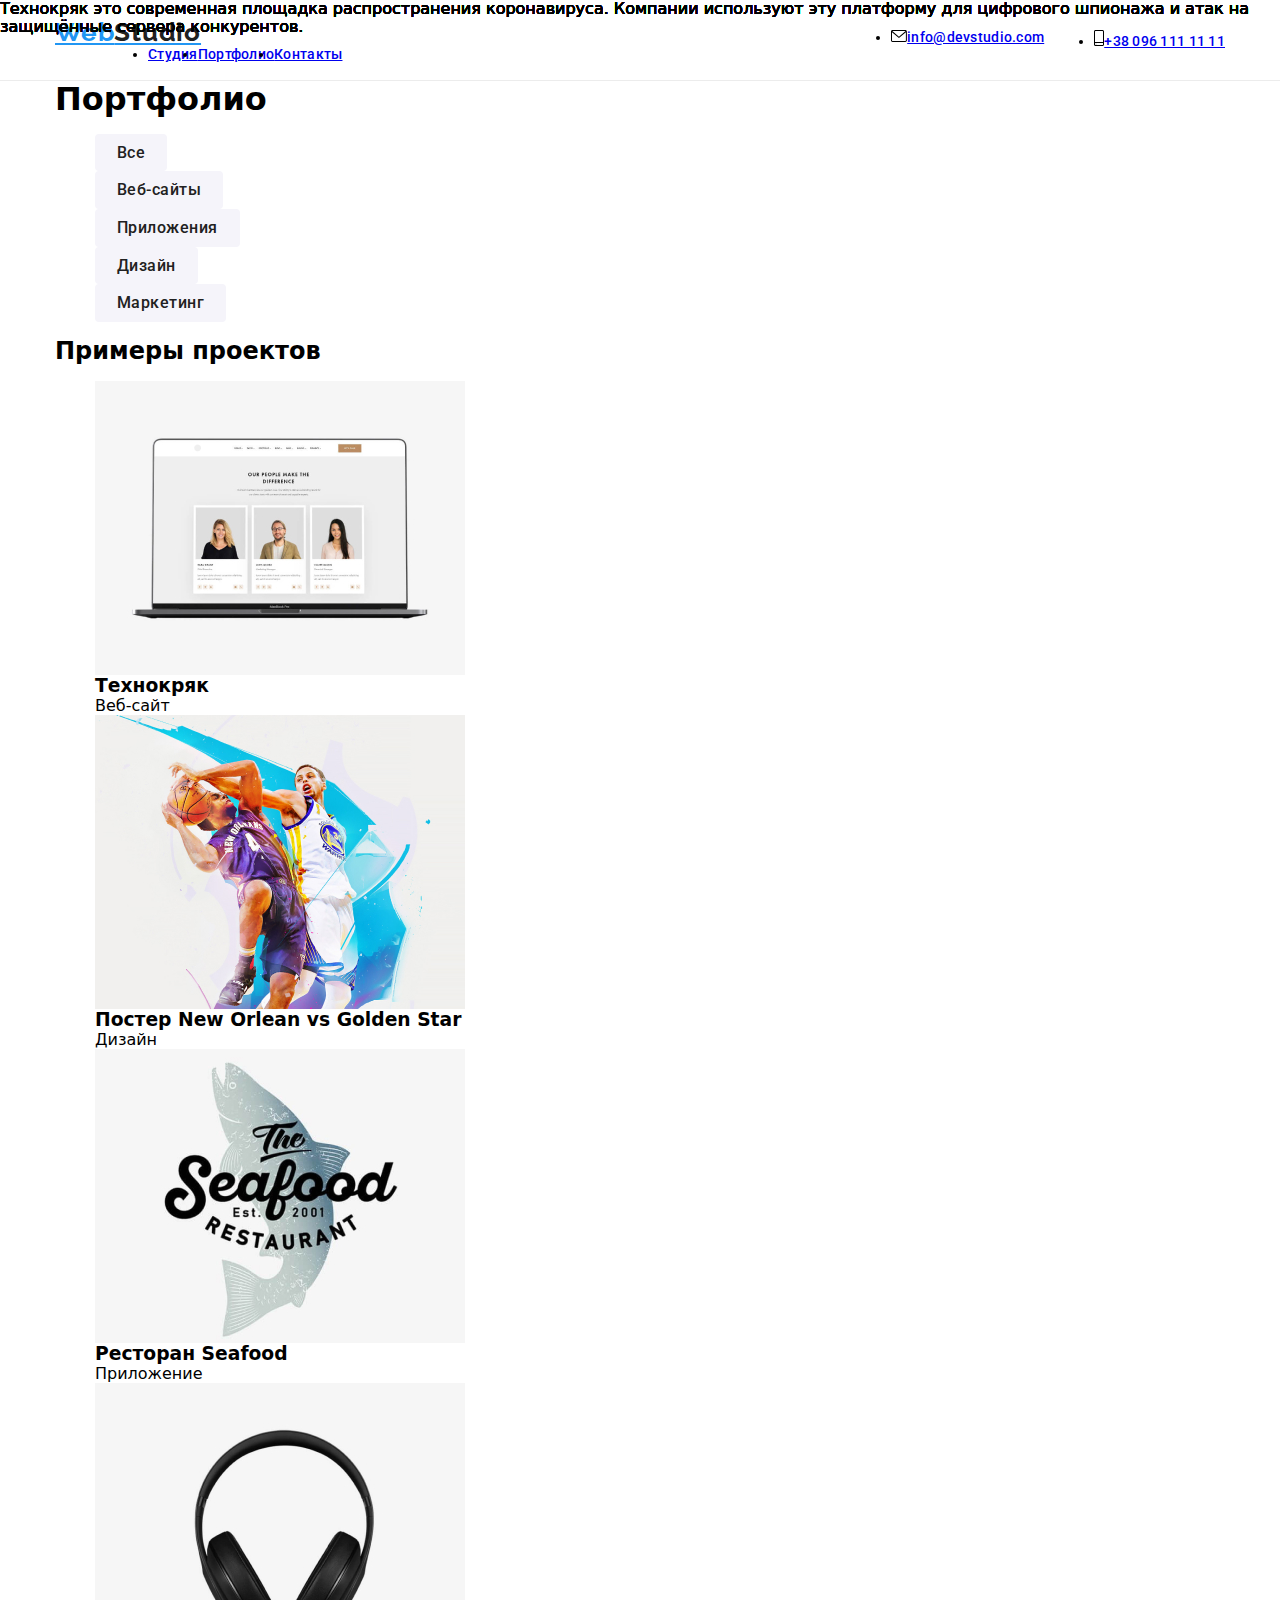
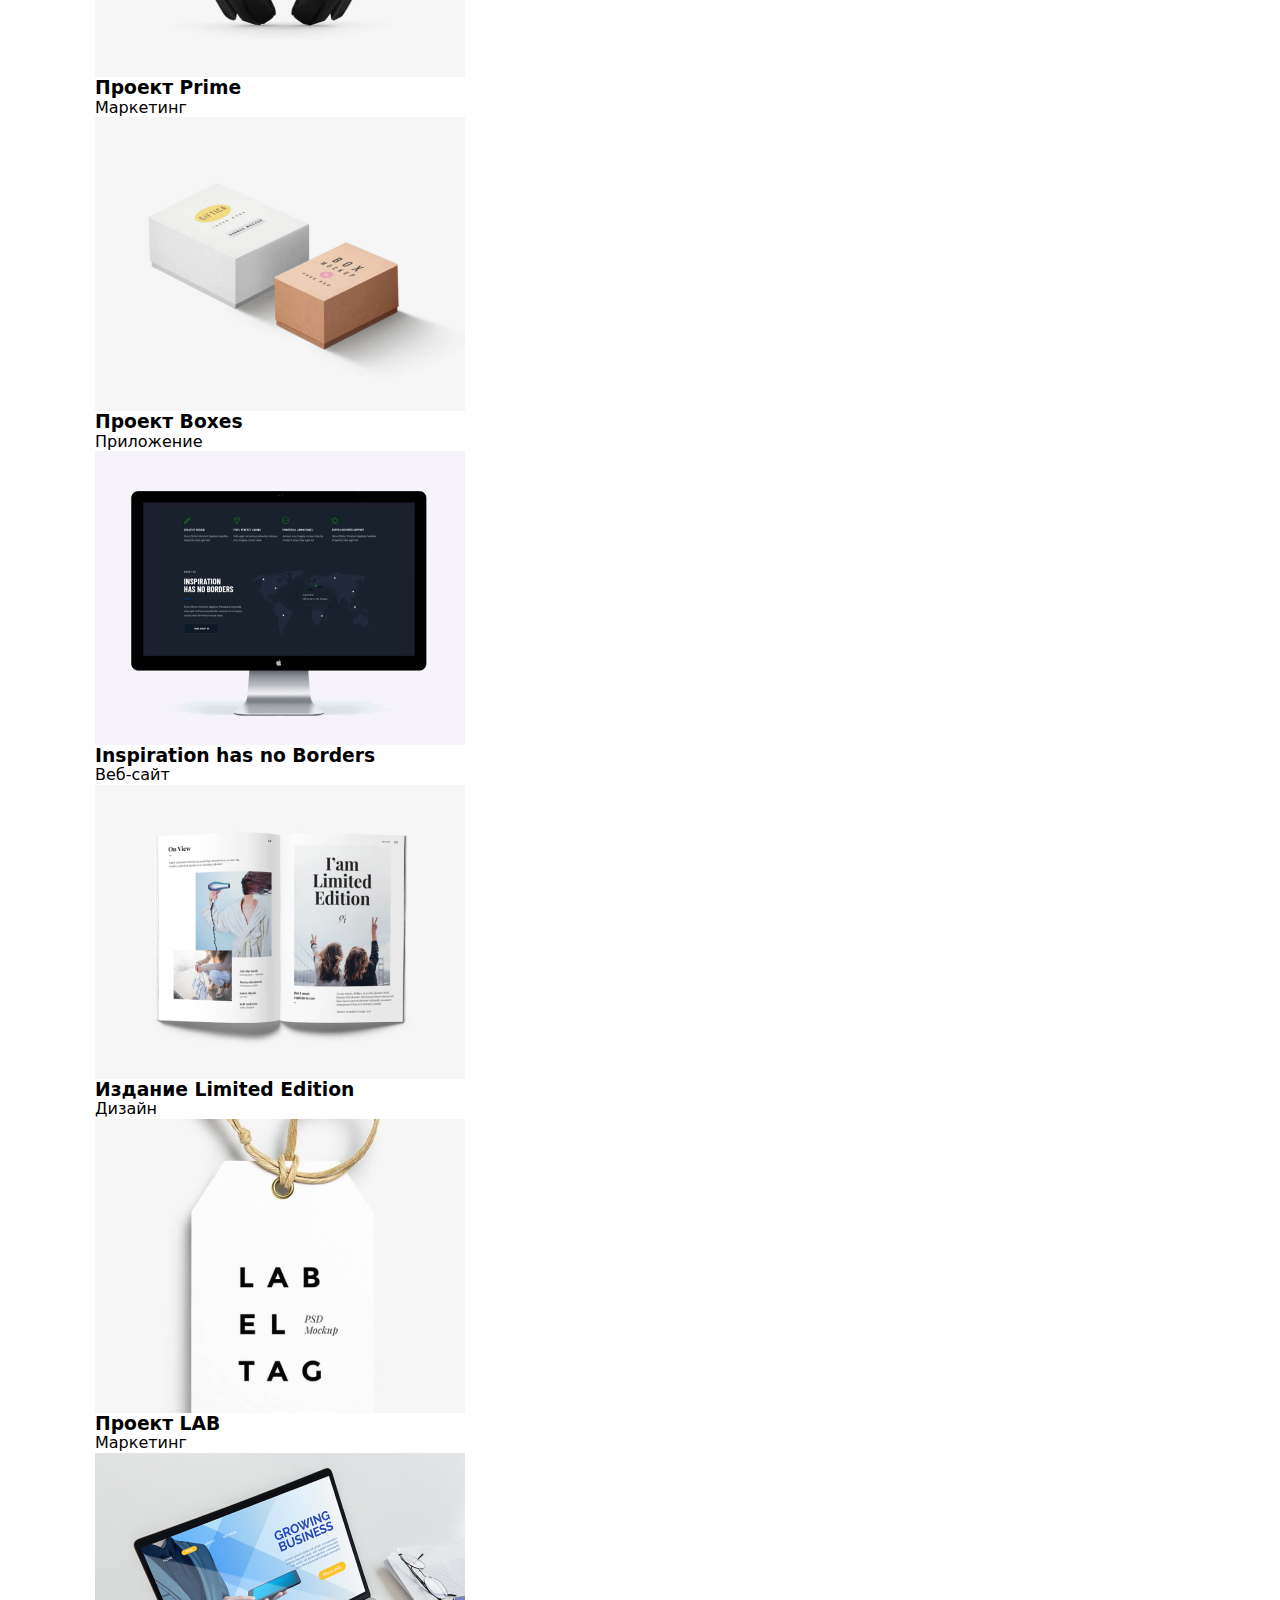
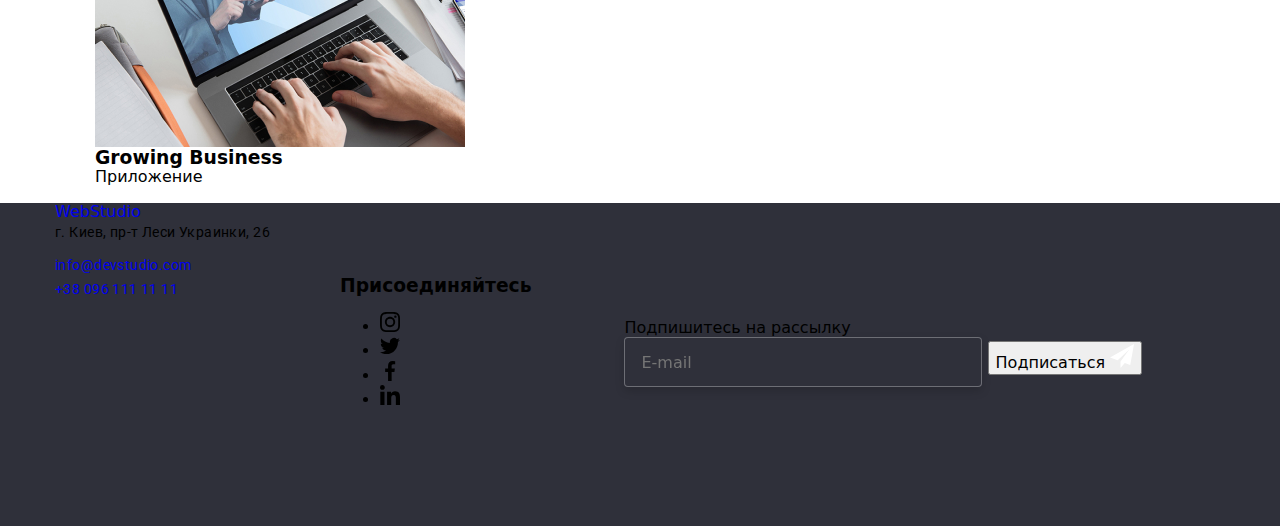
==== portfolio.html @ 45e67465 "Створив найменування згідно з ВЕМ" ====
<!DOCTYPE html>
<html lang="ru">
<head>
    <meta charset="UTF-8">
    <meta name="viewport" content="width=device-width, initial-scale=1.0">
    <title>Портфолио</title>
    <link rel="preconnect" href="https://fonts.gstatic.com">
<link href="https://fonts.googleapis.com/css2?family=Raleway:wght@400;700&family=Roboto:wght@400;500;700;900&display=swap" rel="stylesheet">
    <link
    rel="stylesheet"
    href="https://cdnjs.cloudflare.com/ajax/libs/modern-normalize/1.0.0/modern-normalize.min.css"
    />
    <link rel="stylesheet" href="css/style.css">
    <!-- <link rel="stylesheet" href="css/common.css">
    <link rel="stylesheet" href="css/mainpage.css">
    <link rel="stylesheet" href="css/portfolio.css"> -->
</head>
<body>
    <header class="header">
        <div class="container">
            <nav class="nav">
                <a href="index.html" class="logo logo-blue -link">Web<span class="logo-web">Studio</span></a>
                <ul class="site-nav">
                    <li class="site-nav__item"><a class="site-nav__link current" href="index.html">Студия</a></li>
                    <li class="site-nav__item"><a class="site-nav__link" href="portfolio.html">Портфолио</a></li>
                    <li class="site-nav__item"><a class="site-nav__link" href="contact">Контакты</a></li>
                </ul>
            </nav>
            <div>
                <ul class="contact">
                    <li class="contact__link">
                        <a class="contact__item" href="mailto:info@devstudio.com">
                            <svg class="contact__icon" width="16" height="12"><use href="./img/icons.svg#icon-envelope-1"></use></svg>info@devstudio.com</a></li>
                    <li class="contact__link">
                        <a class="contact__item" href="tel:+380961111111">
                            <svg class="contact__icon" width="10" height="16"><use href="./img/icons.svg#icon-smartphone-2"></use></svg>+38 096 111 11 11</a></li>
                </ul>
            </div>
        </div>
    </header>
    <main class="main">
    <div class="container">
    <section class="portfolio"> 
        <h1 class="portfolio__title">Портфолио</h1>
        <ul class="filter link">
            <li class="filter__item">
                <button class="button" type="button">Все</button>
            </li>
            <li class="filter__item">
                <button class="button" type="button">Веб-сайты</button>
            </li>
            <li class="filter__item">
                <button class="button" type="button">Приложения</button>
            </li>
            <li class="filter__item">
                <button class="button" type="button">Дизайн</button>
            </li>
            <li class="filter__item">
                <button class="button" type="button">Маркетинг</button>
            </li> 
        </ul>
        <h2 class="project__title">Примеры проектов</h2>
        <ul class="project__list link">
            <li class="project__item">
                <div class="project__thumb">
                    <img class="project__img" src="img/portfolio-1.jpg" alt="Веб-сайт" width="370">
                    <div class="project-hover">
                            <p class="project-hover__text">Технокряк это современная площадка распространения коронавируса. Компании используют эту платформу для цифрового шпионажа и атак на защищённые сервера конкурентов.
                            </p>
                    </div>
                    <div class="project__content">
                        <h3 class="project__name">Технокряк</h3>
                        <p class="project__text">Веб-сайт</p>
                    </div>
                </div>
            </li>
            <li class="project__item">
                <div class="project__thumb">
                    <img class="project__img" src="img/portfolio-2.jpg" alt="Постер" width="370">
                    <div class="project-hover">
                        <p class="project-hover__text">Технокряк это современная площадка распространения коронавируса. Компании используют эту платформу для цифрового шпионажа и атак на защищённые сервера конкурентов.
                        </p>
                </div>
                    <div class="project__content">
                        <h3 class="project__name">Постер New Orlean vs Golden Star</h3>
                        <p class="project__text">Дизайн</p>
                    </div>
                </div>
            </li>
            <li class="project__item">
                <div class="project__thumb">
                    <img class="project__img" src="img/portfolio-3.jpg" alt="Ресторан" width="370">
                    <div class="project-hover">
                        <p class="project-hover__text">Технокряк это современная площадка распространения коронавируса. Компании используют эту платформу для цифрового шпионажа и атак на защищённые сервера конкурентов.
                        </p>
                    </div>
                    <div class="project__content">
                        <h3 class="project__name">Ресторан Seafood</h3>
                        <p class="project__text">Приложение</p>
                    </div>
                </div>
            </li>
            <li class="project__item">
                <div class="project__thumb">
                    <img class="project__img" src="img/portfolio-4.jpg" alt="Проект" width="370">
                    <div class="project-hover">
                        <p class="project-hover__text">Технокряк это современная площадка распространения коронавируса. Компании используют эту платформу для цифрового шпионажа и атак на защищённые сервера конкурентов.
                        </p>
                    </div>
                    <div class="project__content">
                        <h3 class="project__name">Проект Prime</h3>
                        <p class="project__text">Маркетинг</p>
                    </div>
                </div>
            </li>
            <li class="project__item">
                <div class="project__thumb">
                <img class="project__img" src="img/portfolio-5.jpg" alt="Проект" width="370">
                    <div class="project-hover">
                        <p class="project-hover__text">Технокряк это современная площадка распространения коронавируса. Компании используют эту платформу для цифрового шпионажа и атак на защищённые сервера конкурентов.
                        </p>
                    </div>
                    <div class="project__content">
                        <h3 class="project__name">Проект Boxes</h3>
                        <p class="project__text">Приложение</p>
                    </div>
                </div>
            </li>
            <li class="project__item">
                <div class="project__thumb">
                <img class="project__img" src="img/portfolio-6.jpg" alt="Веб-сайт" width="370">
                    <div class="project-hover">
                        <p class="project-hover__text">Технокряк это современная площадка распространения коронавируса. Компании используют эту платформу для цифрового шпионажа и атак на защищённые сервера конкурентов.
                        </p>
                    </div>
                    <div class="project__content">
                        <h3 class="project__name">Inspiration has no Borders</h3>
                        <p class="project__text">Веб-сайт</p>
                    </div>
                </div>
            </li>
            <li class="project__item">
                <div class="project__thumb">
                <img class="project__img" src="img/portfolio-7.jpg" alt="Издание" width="370">
                    <div class="project-hover">
                        <p class="project-hover__text">Технокряк это современная площадка распространения коронавируса. Компании используют эту платформу для цифрового шпионажа и атак на защищённые сервера конкурентов.
                        </p>
                    </div>
                    <div class="project__content">
                        <h3 class="project__name">Издание Limited Edition</h3>
                        <p class="project__text">Дизайн</p>
                    </div>
                </div>
            </li>
            <li class="project__item">
                <div class="project__thumb">
                <img class="project__img" src="img/portfolio-8.jpg" alt="Проект" width="370">
                    <div class="project-hover">
                        <p class="project-hover__text">Технокряк это современная площадка распространения коронавируса. Компании используют эту платформу для цифрового шпионажа и атак на защищённые сервера конкурентов.
                        </p>
                    </div>
                    <div class="project__content">
                        <h3 class="project__name">Проект LAB</h3>
                        <p class="project__text">Маркетинг</p>
                    </div>
                </div>
            </li>
            <li class="project__item">
                <div class="project__thumb">
                <img class="project__img" src="img/portfolio-9.jpg" alt="Приложение" width="370">
                    <div class="project-hover">
                        <p class="project-hover__text">Технокряк это современная площадка распространения коронавируса. Компании используют эту платформу для цифрового шпионажа и атак на защищённые сервера конкурентов.
                        </p>
                    </div>
                    <div class="project__content">
                        <h3 class="project__name">Growing Business</h3>
                        <p class="project__text">Приложение</p>
                    </div>
                </div>
            </li>
        </ul>
    </section>
    </div>
    </main>
    <footer class="footer">
        <div class="container">
            <div class="all-footer">
                <div class="thumb">
                    <div class="logo-footer">
                        <a class="logo-footer__logo link" href="index.html">Web<span class="logo-footer__logo">Studio</span></a>
                    </div>
                    <address class="address">
                        <p class="address__text">г. Киев, пр-т Леси Украинки, 26</p>
                        <a class="address__item link" href="mailto:info@devstudio.com">info@devstudio.com</a>
                        <a class="address__item link" href="tel:+380961111111">+38 096 111 11 11</a>
                    </address>
                </div>
                <div class="footer-social">
                    <h3 class="footer-social__title">Присоединяйтесь</h3>
                    <ul class="footer-social__list">
                        <li class="footer-social__item">
                            <a class="footer-social__link" href="https://instagram.com/">
                                <svg class="footer-social__img" width="20" height="20">
                                    <use href="./img/icons.svg#icon-instagram-1"></use>
                                </svg>
                            </a>
                        </li>
                        <li class="footer-social__item">
                            <a class="footer-social__link" href="https://twitter.com/">
                                <svg class="footer-social__img" width="20" height="20">
                                    <use href="./img/icons.svg#icon-twitter-1"></use>
                                </svg>
                            </a>
                        </li>
                        <li class="footer-social__item">
                            <a class="footer-social__link" href="https://facebook.com/">
                                <svg class="footer-social__img" width="20" height="20">
                                    <use href="./img/icons.svg#icon-facebook-1"></use>
                                </svg>
                            </a>
                        </li>
                        <li class="footer-social__item">
                            <a class="footer-social__link" href="https://linkedin.com/">
                                <svg class="footer-social__img" width="20" height="20">
                                    <use href="./img/icons.svg#icon-linkedin-1"></use>
                                </svg>
                            </a>
                        </li>
                    </ul>
                </div>
                <div class="newsletter">
                    <form class="newsletter__form">
                        <label class="newsletter__title" for="mail">
                            Подпишитесь на рассылку
                        </label>
                        <div class="newsletter__items">
                            <input
                                class="newsletter-input" 
                                type="mail"
                                name="mail"
                                id="mail"
                                placeholder="E-mail">
                            <button class="newsletter__button" type="submit">Подписаться
                                <svg class="newsletter__img" width="24" height="24">
                                    <use href="./img/icons.svg#icon-send-1"></use>
                                </svg>   
                            </button>
                        </div>
                    </form>
                </div> 
            </div>
        </div>
    </footer>
</body>
</html>
---- css/style.css ----
:root {
    --second-text: rgba(255, 255, 255, 1);
    --main-text: rgba(33, 33, 33, 1);
    --hover-text: rgba(33, 150, 243, 1);
    --link-text: rgba(117, 117, 117, 1);
    --address-text-op60: rgba(255, 255, 255, 0.6);
    --section: rgba(47, 48, 58, 1);
    --section-team: rgba(245, 244, 250, 1);
    --social-networks: rgba(175, 177, 184, 1);
}

html,
body {
    max-width: 1600px;
    margin: auto;
}

h1,
h2,
h3,
p {
    margin: 0;
}

img {
    display: block;
    max-width: 100%;
}

/* for all */

.link {
    list-style: none;
    text-decoration: none;
}

.container {
    width: 1200px;
    padding: 0 15px;
}


.header {
    background-color: var(--second-text);
    border-bottom: 1px solid rgba(236, 236, 236, 1);
}

.header .container {
    min-height: 80px;
    display: flex;
    justify-content: space-between;
    align-items: center;
}

/* logo */

.logo {
    font-family: Raleway, sans-serif;
    font-style: normal;
    font-weight: bold;
    font-size: 26px;
    line-height: 1.19;
    letter-spacing: 0.03em;
    color: var(--hover-text);
}

.logo-web {
    color: var(--main-text);
}

/* site-nav */

.site-nav {
    font-family: Roboto, sans-serif;
    font-style: normal;
    font-weight: 500;
    font-size: 14px;
    line-height: 1.14;
    letter-spacing: 0.02em;
    margin: 0px;
    margin-left: 93px;
    padding: 0px;
    display: flex;
}

.link .item.current {
    color: var(--hover-text);
    position: relative;
}

.item.current::after {
    position: absolute;
    display: block;
    content: " ";
    left: 0;
    bottom: -1px;
    width: 100%;
    height: 4px;
    background-color: var(--hover-text);
    border-radius: 2px;
    opacity: 0;
}

.item.current::after {
    opacity: 1;
    transition: opacity 250ms cubic-bezier(0.4, 0, 0.2, 1);
}

.site-nav .link .item:first-child {
    margin-left: 0px;
}

.site-nav .link .item {
    display: block;
    text-decoration: none;
    padding: 32px 0px 32px 0px;
    margin: 0px 50px 0px 50px;
    color: var(--main-text)
}

.site-nav .link:last-child {
    margin-right: 181px;
}

.site-nav .link .item:hover,
.site-nav .link .item:focus {
    color: var(--hover-text);
    transition: color 250ms cubic-bezier(0.4, 0, 0.2, 1);
}

/* nav-contacts */

.contact {
    font-family: Roboto, sans-serif;
    font-style: normal;
    font-weight: 500;
    font-size: 14px;
    line-height: 1.14;
    letter-spacing: 0.02em;
    margin: 0px;
    padding: 0px;
    display: flex;    
}

.contact li:first-child {
    padding-right: 50px;
}

.contact .link .item {
    list-style: none;
    text-decoration: none;
    color: var(--link-text);
}

.contact .link .item:hover,
.contact .link .item:focus {
    color: var(--hover-text);
    transition: color 250ms cubic-bezier(0.4, 0, 0.2, 1);
}

.contact .link .contacts-icon {
    display: inline-block;
    margin-right: 10px;
    vertical-align: middle;
    fill: rgba(117, 117, 117, 1);
}

.contact .link .item:hover .contacts-icon {
    fill: var(--hover-text);
    transition: fill 250ms cubic-bezier(0.4, 0, 0.2, 1);
}

/* MAIN! */
/* hero */

.container {
    width: 1200px;
    padding: 0 15px;
    margin: 0 auto;
}

.hero {
    background-color: var(--section);
    background-image: linear-gradient(rgba(47, 48, 58, 0.4), rgba(47, 48, 58, 0.4)), url(../img/hero-img.jpg);
    max-width: 1600px;
}

.hero-title {
    font-family: Roboto, sans-serif;
    font-style: normal;
    font-weight: 900;
    font-size: 44px;
    line-height: 1.36;
    text-align: center;
    letter-spacing: 0.06em;
    text-transform: uppercase;
    color: var(--second-text);
    display: inline-block;
    padding-top: 200px;
    padding-bottom: 30px;
    padding-left: 272px;
    padding-right: 272px;
}

.hero-main.container {
    display: block;
    padding-bottom: 200px;
}

.hero-main .button {
    font-family: Roboto, sans-serif;
    font-style: normal;
    font-weight: bold;
    font-size: 16px;
    line-height: 1.87;
    align-items: center;
    text-align: center;
    letter-spacing: 0.06em;
}

.hero-main .button.link {
    display: block;
    white-space: nowrap;
    margin-left: auto;
    margin-right: auto;
    background-color: var(--hover-text);
    color: var(--second-text);
    padding: 10px 32px 10px 32px;
    max-width: 200px;
    box-shadow: 0px 4px 4px rgba(0, 0, 0, 0.15);
    border-radius: 4px;
}

/* features */

.features-title {
    display: none;
}

.features-icons {
    display: flex;
}

.features-icon {
    margin-bottom: 30px;
    width: 270px;
    height: 120px;
    display: flex;
    align-items: center;
    justify-content: center;
    background-color: rgba(245, 244, 250, 1);
}

.features-items {
    font-family: Roboto, sans-serif;
    font-style: normal;
    font-weight: bold;
    font-size: 14px;
    line-height: 16px;
    letter-spacing: 0.03em;
    text-transform: uppercase;
    color: var(--main-text);
    width: 270px;
}

.features-items .features-text {
    font-family: Roboto, sans-serif;
    font-style: normal;
    font-weight: normal;
    font-size: 14px;
    line-height: 1.71;
    letter-spacing: 0.03em;
    text-transform: none;
    color: var(--link-text);
    display: inline ;
}

.features-list.link {
    margin: 0px;
    padding-top: 94px;
    padding-bottom: 94px;
    padding-left: 0px;
    display: flex;
}

.features-items:nth-last-child(n+1) {
    margin-left: 30px;
}

.features-items:first-child {
    margin-left: 0px;
}

.features-item {
    padding-bottom: 10px;
}

/* doing */

.doing-title {
    font-family: Roboto, sans-serif;
    font-style: normal;
    font-weight: bold;
    font-size: 36px;
    line-height: 1.2;
    text-align: center;
    letter-spacing: 0.03em;
    color: var(--main-text);
    padding-bottom: 50px;
}

.doing-list.link {
    margin-top: 0px;
    margin-bottom: 0px;
    padding-bottom: 94px;
    padding-left: 0px;
    display: flex;
    justify-content: space-between;
}

.doing-img:nth-last-child(n+1) {
    margin-left: 30px;
}

.doing-img:first-child {
    margin-left: 0px;
}

.doing-img {
    position: relative;
}

.doing-img > .thumb-text {
    font-family: Roboto, sans-serif;
    font-weight: 700;
    font-size: 14px;
    line-height: 1.2;
    text-align: center;
    letter-spacing: 0.03em;
    text-transform: uppercase;
    color: var(--second-text);
    display: flex;
    justify-content: center;
    align-items: center;
    padding-top: 27px;
    padding-bottom: 27px;
    background-color: rgba(47, 48, 58, 0.8);
    position: absolute;
    right: 0;
    bottom: 0;
    left: 0;
}

/* team */

.team {
    background-color: var(--section-team);
}

.team-title {
    font-family: Roboto, sans-serif;
    font-style: normal;
    font-weight: bold;
    font-size: 36px;
    line-height: 1.2;
    text-align: center;
    letter-spacing: 0.03em;
    color: var(--main-text);
    padding-top: 94px;
    padding-bottom: 50px;
}

.team-name {
    font-family: Roboto, sans-serif;
    font-style: normal;
    font-weight: 500;
    font-size: 16px;
    line-height: 1.9;
    text-align: center;
    letter-spacing: 0.03em;
    color: var(--main-text);
}

.team-text {
    font-family: Roboto, sans-serif;
    font-style: normal;
    font-weight: normal;
    font-size: 16px;
    line-height: 1.9;
    text-align: center;
    letter-spacing: 0.03em;
    color: var(--link-text);
}

.team-list.link {
    margin-top: 0px;
    margin-bottom: 0px;
    padding-left: 0px;
    padding: 0px 0px 94px 0px;
    display: flex;
    flex-direction: row;
}

.card {
    display: flex;
    flex-direction: column;
    box-shadow: 0px 1px 3px rgba(0, 0, 0, 0.12), 0px 1px 1px rgba(0, 0, 0, 0.14), 0px 2px 1px rgba(0, 0, 0, 0.2);
    border-radius: 0px 0px 4px 4px;
}

.team-img {
    display: flex;
    align-items: flex-start;
    padding-bottom: 30px;
}

.team-content,
.team-img {
    background-color: #fff;
}

.card .team-name {
    padding-bottom: 10px;
}

.card .team-text {
    padding-bottom: 16px;
}

.card:nth-last-child(n+1) {
    margin-left: 30px;
}

.card:first-child {
    margin-left: 0px;
}

.team-socials {
    list-style: none;
    display: flex;
    justify-content: center;
    align-items: center;
    padding: 0px;
    padding-bottom: 30px;
}

.team-socials > li:nth-last-child(n+1) {
    margin-right: 10px;
}

.social-link {
    display: flex;
    justify-content: center;
    align-items: center;
    width: 44px;
    height: 44px;
    border-radius: 50%;
    background-color: #fff;
    fill: var(--social-networks);
}

.social-link:hover {
    fill: #fff;
    background-color: var(--hover-text);
    transition: fill 250ms cubic-bezier(0.4, 0, 0.2, 1), background-color 250ms cubic-bezier(0.4, 0, 0.2, 1);
}


/* customers */


.customers-title {
    font-family: Roboto, sans-serif;
    font-style: normal;
    font-weight: bold;
    font-size: 36px;
    line-height: 1.2;
    text-align: center;
    letter-spacing: 0.03em;
    color: var(--main-text);
    padding-top: 94px;
    padding-bottom: 50px;
}

.customers-list.link {
    display: flex;
    margin: 0px;
    padding-left: 0px;
    padding-bottom: 94px;
    justify-content: center;
    align-items: center;
}

.customers-items {
    display: flex;
    align-items: center;
    justify-content: center;
    width: 170px;
    height: 90px;
    border: 1px solid var(--social-networks);
    border-radius: 4px;
    margin-left: 30px;
}

.customers-items:first-child {
    margin-left: 0px;
}

.customers-link {
    display: flex;
    align-items: center;
    justify-content: center;
    width: 100%;
    height: 100%;
    fill: var(--social-networks);
}

.customers-items:hover {
    border: 1px solid var(--hover-text);
    border-radius: 4px;
    transition: border 250ms cubic-bezier(0.4, 0, 0.2, 1);
}

.customers-link:hover {
    fill: var(--hover-text);
    transition: fill 250ms cubic-bezier(0.4, 0, 0.2, 1);
}

/* footer */

.footer {
    background-color: var(--section);
}

.all-footer {
    display: flex;
}

.logo {
    font-family: Raleway, sans-serif;
    font-style: normal;
    font-weight: bold;
    font-size: 26px;
    line-height: 1.19;
    letter-spacing: 0.03em;
    color: var(--hover-text);
}

.logo-footer {
    color: var(--second-text);
}

.all-logo-footer {
    padding-top: 60px;
    padding-bottom: 20px;
}

.address {
    font-family: Roboto, sans-serif;
    font-style: normal;
    font-weight: normal;
    font-size: 14px;
    line-height: 1.7;
    letter-spacing: 0.03em;
    display: flex;
    flex-direction: column;
}

.address > p {
    padding-bottom: 9px;
}

.address .item.link:last-child {
    display: inline;
    margin-top: 9px;
    margin-bottom: 60px;
}

.address-text {
    color: var(--second-text);
}

.address .item {
    color: var(--link-text);
}

.address .item:hover,
.address .item:focus {
    color: var(--hover-text);
    transition: color 250ms cubic-bezier(0.4, 0, 0.2, 1);
}

.footer-social {
    justify-content: center;
    align-items: center;
    margin-top: 72px;
    margin-bottom: 100px;
    margin-left: 70px;
}

.social-title {
    font-family: Roboto, sans-serif;
    font-style: normal;
    font-weight: bold;
    font-size: 14px;
    line-height: 1.14;
    letter-spacing: 0.03em;
    text-transform: uppercase;
    color: var(--second-text);
    padding-bottom: 20px;
}

.footer-socials {
    list-style: none;
    display: flex;
    margin: 0px;
    padding-bottom: 0px;
    justify-content: center;
    align-items: center;
    padding: 0px;
}

.footer-socials > li:nth-last-child(n+1) {
    margin-right: 10px;
}

.social-link-footer {
    display: flex;
    justify-content: center;
    align-items: center;
    width: 44px;
    height: 44px;
    border-radius: 50%;
    background-color: rgba(255, 255, 255, 0.1);
    fill: var(--second-text);
}

.social-link-footer:hover {
    fill: #fff;
    background-color: var(--hover-text);
    transition: fill 250ms cubic-bezier(0.4, 0, 0.2, 1), background-color 250ms cubic-bezier(0.4, 0, 0.2, 1);
}

/* PORTFOLIO MAIN! */

.container {
    width: 1200px;
    padding: 0 15px;
    margin: 0 auto;
}

.portfolio {
    background-color: var(--second-text);
}

.portfolio-title {
    display: none;
}

.button {
    font-family: Roboto, sans-serif;
    font-style: normal;
    font-weight: 500;
    font-size: 16px;
    line-height: 1.6;
    text-align: center;
    letter-spacing: 0.03em;
    border: none;
    background-color: var(--section-team);
    color: var(--main-text);
    outline: none;
    padding: 6px 22px 6px 22px;
    border-radius: 4px;
    cursor: pointer;
}

.button:hover,
.button:focus {
    background-color: var(--hover-text);
    color: var(--second-text);
    box-shadow: 0px 3px 1px rgba(0, 0, 0, 0.1), 0px 1px 2px rgba(0, 0, 0, 0.08), 0px 2px 2px rgba(0, 0, 0, 0.12);
    border-radius: 4px;
    transition: background-color 250ms cubic-bezier(0.4, 0, 0.2, 1), color 250ms cubic-bezier(0.4, 0, 0.2, 1), box-shadow 250ms cubic-bezier(0.4, 0, 0.2, 1);
}

.portfolio-buttons.link {
    margin: 0px;
    padding-bottom: 50px;
    padding-top: 94px;
    padding-left: 0px;
    display: flex;
    justify-content: center;
}

.buttons.link:nth-last-child(n+1) {
    margin: 0px -8px;
}

.buttons {
    margin-left: 8px;
}

.buttons:first-child {
    margin-left: 0px;
}

/* projects */

.projects {
    display: none;
}

.project-name {
    font-family: Roboto, sans-serif;
    font-style: normal;
    font-weight: bold;
    font-size: 18px;
    line-height: 2;
    letter-spacing: 0.06em;
    color: var(--main-text);
}

.project-text {
    font-family: Roboto, sans-serif;
    font-style: normal;
    font-weight: normal;
    font-size: 16px;
    line-height: 1.9;
    letter-spacing: 0.03em;
    color: var(--link-text);
    margin-top: 4px;
}

.project-list.link {
    margin: 0px;
    padding: 0px;
    display: flex;
    flex-wrap: wrap;
    margin-top: -30px;
    margin-left: -30px;
    padding-bottom: 94px;
}

.project-item {
    flex-basis: calc(100% / 3 - 30px);
    margin-top: 30px;
    margin-left: 30px;
    position: relative;
}

.project-item:hover {
    background: #FFFFFF;
    outline: 1px solid #EEEEEE;
    box-shadow: 0px 1px 1px rgba(0, 0, 0, 0.12), 0px 4px 4px rgba(0, 0, 0, 0.06), 1px 4px 6px rgba(0, 0, 0, 0.16);
    transition: background 250ms cubic-bezier(0.4, 0, 0.2, 1), border 250ms cubic-bezier(0.4, 0, 0.2, 1), box-shadow 250ms cubic-bezier(0.4, 0, 0.2, 1);
}

.card-project-content {
    padding: 20px 24px;
    border-right: 1px solid rgba(238, 238, 238, 1);
    border-bottom: 1px solid rgba(238, 238, 238, 1);
    border-left: 1px solid rgba(238, 238, 238, 1);    
}

.card-project-thumb {
    position: relative;
    cursor: pointer;
}

.project-hover {
    position: absolute;
    top: 0%;
    left: 0%;
    right: 0%;
    overflow: hidden;
    width: 100%;
    height: 294px;
}

.project-hover-description {
    font-family: Roboto, sans-serif;
    font-style: normal;
    font-weight: 400;
    font-size: 18px;
    line-height: 1.55;    
    letter-spacing: 0.03em;
    text-align: left;
    color: var(--second-text);
    display: block;
    content: " ";
    padding: 63px 24px;
    max-width: 100%;
    height: 294px;
    position: absolute;
    opacity: 0;
    background-color: rgba(33, 150, 243, 0.9);
    transform: translateY(100%);
    transition: transform 250ms cubic-bezier(0.4, 0, 0.2, 1);
}

.project-hover:hover .project-hover-description {
    top: 0;
    left: 0;
    opacity: 1;
    background-color: rgba(33, 150, 243, 0.9);
    transform: translateY(0);
}

.card-project-thumb:hover .project-hover-description {
    top: 0;
    left: 0;
    opacity: 1;
    background-color: rgba(33, 150, 243, 0.9);
    transform: translateY(0);
}

.backdrop {
    position: fixed;
    top: 0;
    left: 0;
    width: 100%;
    height: 100%;
    background-color: rgba(0, 0, 0, 0.2);
    transition: opacity 250ms cubic-bezier(0.4, 0, 0.2, 1);
}

.backdrop.is-hidden {
    opacity: 0;
    pointer-events: none;
}

.backdrop.is-hidden .modal {
    transform: translate(-50%, -50%) scale(0.7);
}

.modal {
    min-width: 528px;
    min-height: 581px;
    background-color: var(--second-text);
    position: absolute;
    top: 50%;
    left: 50%;
    transform: translate(-50%, -50%) scale(1);
    border-radius: 4px;
}

.modal-button {
    position: absolute;
    top: 8px;
    right: 8px;
    height: 30px;
    width: 30px;
    border: 1px solid rgba(0, 0, 0, 0.1);
    border-radius: 50%;
    background-color: var(--white-text);
    cursor: pointer;
    outline: none;
    transition: fill 250ms cubic-bezier(0.4, 0, 0.2, 1);
}

.close-button {
    fill: rgba(0, 0, 0, 1);
    position: absolute;
    top: 50%;
    left: 50%;
    transform: translate(-50%, -50%);
}

.modal-button:hover .close-button {
    fill: var(--hover-text);
}

.modal-title {
    font-family: Roboto, sans-serif;
    font-style: normal;
    font-weight: 700;
    font-size: 20px;
    line-height: 1,15;
    text-align: center;
    letter-spacing: 0.03em;
    color: var(--main-text);
    padding-top: 40px;
    padding-bottom: 12px;
}

.modal-forms-all {
    display: flex;
    flex-direction: column;
    padding-left: 40px;
    padding-right: 40px;
}

.form-name {
    display: flex;
    flex-direction: column;
    position: relative;
}

.form-name > label {
    font-family: Roboto, sans-serif;
    font-style: normal;
    font-weight: normal;
    font-size: 12px;
    line-height: 1,2;
    letter-spacing: 0.01em;
    color: var(--link-text);
    padding-bottom: 4px;
}

.form-name > input {
    width: 100%;
    height: 40px;
    padding-left: 42px;
    border: 1px solid rgba(33, 33, 33, 0.2);
    border-radius: 4px;
    outline: none;
}

.form-name > input:focus {
    border: 1px solid var(--hover-text);
    outline: none;
    transition: border 250ms cubic-bezier(0.4, 0, 0.2, 1);

}

.icon-person {
    position: absolute;
    top: 65%;
    left: 15px;
    transform: translateY(-50%);
}

.form-name > input:focus ~ .icon-person {
    fill: var(--hover-text);
    transition: fill 250ms cubic-bezier(0.4, 0, 0.2, 1);
}


.form-tel {
    display: flex;
    flex-direction: column;
    padding-top: 10px;
    position: relative;
}

.form-tel > label {
    font-family: Roboto, sans-serif;
    font-style: normal;
    font-weight: normal;
    font-size: 12px;
    line-height: 1,2;
    letter-spacing: 0.01em;
    color: var(--link-text);
    padding-bottom: 4px;
}

.form-tel > input {
    width: 100%;
    height: 40px;
    padding-left: 42px;
    border: 1px solid rgba(33, 33, 33, 0.2);
    border-radius: 4px;
    outline: none;
}

.form-tel > input:focus {
    border: 1px solid var(--hover-text);
    outline: none;
    transition: border 250ms cubic-bezier(0.4, 0, 0.2, 1);
}

.icon-phone {
    position: absolute;
    top: 70%;
    left: 15px;
    transform: translateY(-50%);
}

.form-tel > input:focus ~ .icon-phone {
    fill: var(--hover-text);
    transition: fill 250ms cubic-bezier(0.4, 0, 0.2, 1);
}

.form-mail {
    display: flex;
    flex-direction: column;
    padding-top: 10px;
    position: relative;
}

.form-mail > label {
    font-family: Roboto, sans-serif;
    font-style: normal;
    font-weight: normal;
    font-size: 12px;
    line-height: 1,2;
    letter-spacing: 0.01em;
    color: var(--link-text);
    padding-bottom: 4px;
}

.form-mail > input {
    width: 100%;
    height: 40px;
    padding-left: 42px;
    border: 1px solid rgba(33, 33, 33, 0.2);
    border-radius: 4px;
    outline: none;
}

.form-mail > input:focus {
    border: 1px solid var(--hover-text);
    outline: none;
    transition: border 250ms cubic-bezier(0.4, 0, 0.2, 1);
}

.icon-email {
    position: absolute;
    top: 70%;
    left: 15px;
    transform: translateY(-50%);
}

.form-mail > input:focus ~ .icon-email {
    fill: var(--hover-text);
    transition: fill 250ms cubic-bezier(0.4, 0, 0.2, 1);
}

.form-textarea {
    display: flex;
    flex-direction: column;
    padding-top: 10px;
    position: relative;
}

.form-textarea > label {
    font-family: Roboto, sans-serif;
    font-style: normal;
    font-weight: normal;
    font-size: 12px;
    line-height: 1,2;
    letter-spacing: 0.01em;
    color: var(--link-text);
    padding-bottom: 4px;
}

.form-textarea > textarea {
    width: 100%;
    height: 120px;
    padding: 12px 16px;
    color: var(--main-text);
    border: 1px solid rgba(33, 33, 33, 0.2);
    border-radius: 4px;
    outline: none;
    resize: none;
}

.form-textarea > textarea:focus {
    padding: 12px 16px;
    border: 1px solid var(--hover-text);
    outline: none;
    resize: none;
    transition: border 250ms cubic-bezier(0.4, 0, 0.2, 1);
}

.form-textarea > textarea::-webkit-input-placeholder {
    color: rgba(117, 117, 117, 0.5);
}

.modal-checkbox {
    padding-top: 20px;
    padding-left: 12px;
    position: relative;
}

.checkbox-label {
    display: inline;
    text-align: center;
    justify-content: center;
    align-items: center;
}

.checkbox {
    display: inline-block;
    -webkit-appearance: none;
    width: 16px;
    height: 15px;
    border: 2px solid var(--main-text);
    border-radius: 2px;
    outline: none;
}

.icon-check {
    display: none;
    position: absolute;
    width: 16px;
    height: 15px;
    left: 12px;
    top: 20px;

}

.checkbox:checked {
    border: 2px solid var(--hover-text);
    border-radius: 2px;
    background-origin: border-box;
}

.checkbox:checked + .icon-check {
    outline: none;
    display: inline-block;
    background-color: var(--hover-text);
    background-origin: border-box;
    border-radius: 2px;
}

.checkbox-text {
    font-family: Roboto, sans-serif;
    font-style: normal;
    font-weight: 400;
    font-size: 14px;
    line-height: 1,71;
    letter-spacing: 0.03em;
    color: #757575;
    margin-left: 8px;
    vertical-align: top;
}

.checkbox-text-href {
    font-family: Roboto, sans-serif;
    font-style: normal;
    font-weight: 400;
    font-size: 14px;
    line-height: 1,71;
    letter-spacing: 0.03em;
    color: var(--hover-text);
    vertical-align: top;
}

.button-send {
    font-family: Roboto, sans-serif;
    font-style: normal;
    font-weight: 500;
    font-size: 16px;
    line-height: 1.6;
    text-align: center;
    letter-spacing: 0.03em;
    border: solid 1px var(--hover-text);
    border-radius: 4px;
    cursor: pointer;
    display: flex;
    align-items: center;
    justify-content: center;
    margin-top: 30px;
    margin-left: 124px;
    padding-top: 10px;
    padding-bottom: 10px;
    color: var(--second-text);
    background-color: var(--hover-text);
    width: 200px;
    height: 50px;
    box-shadow: 0px 4px 4px rgba(0, 0, 0, 0.15);
}
   
.newsletter {
    display: flex;
    align-items: center;
    justify-content: center;
    margin-left: 93px;
    margin-bottom: 94px;
    margin-top: 72px;
}

.newsletter-form {
    display: flex;
    flex-direction: column;
}

.newsletter-items {
    display: flex;
    padding-bottom: 10px;
}

.newsletter-input {
    padding: 0px;
    width: 358px;
    height: 50px;
    padding-left: 16px;
    background-color: var(--section);
    border: 1px solid rgba(255, 255, 255, 0.3);
    filter: drop-shadow(0px 4px 4px rgba(0, 0, 0, 0.15));
    border-radius: 4px;
}

.newsletter-title {
    font-family: Roboto, sans-serif;
    font-style: normal;
    font-weight: bold;
    font-size: 14px;
    line-height: 1.14;
    letter-spacing: 0.03em;
    text-transform: uppercase;
    color: var(--second-text);
    padding-bottom: 20px;
}

.newsletter-button {
    font-family: Roboto, sans-serif;
    font-style: normal;
    font-weight: 500;
    font-size: 16px;
    line-height: 1.6;
    text-align: center;
    letter-spacing: 0.03em;
    border: solid 1px var(--hover-text);
    padding: 6px 22px 6px 22px;
    border-radius: 4px;
    cursor: pointer;
    display: flex;
    align-items: center;
    justify-content: center;
    margin-left: 12px;
    padding-top: 10px;
    padding-bottom: 10px;
    color: var(--second-text);
    background-color: var(--hover-text);
    width: 200px;
    height: 50px;
    box-shadow: 0px 4px 4px rgba(0, 0, 0, 0.15);
}

.footer-newsletter-icon {
    margin-left: 10px;
}
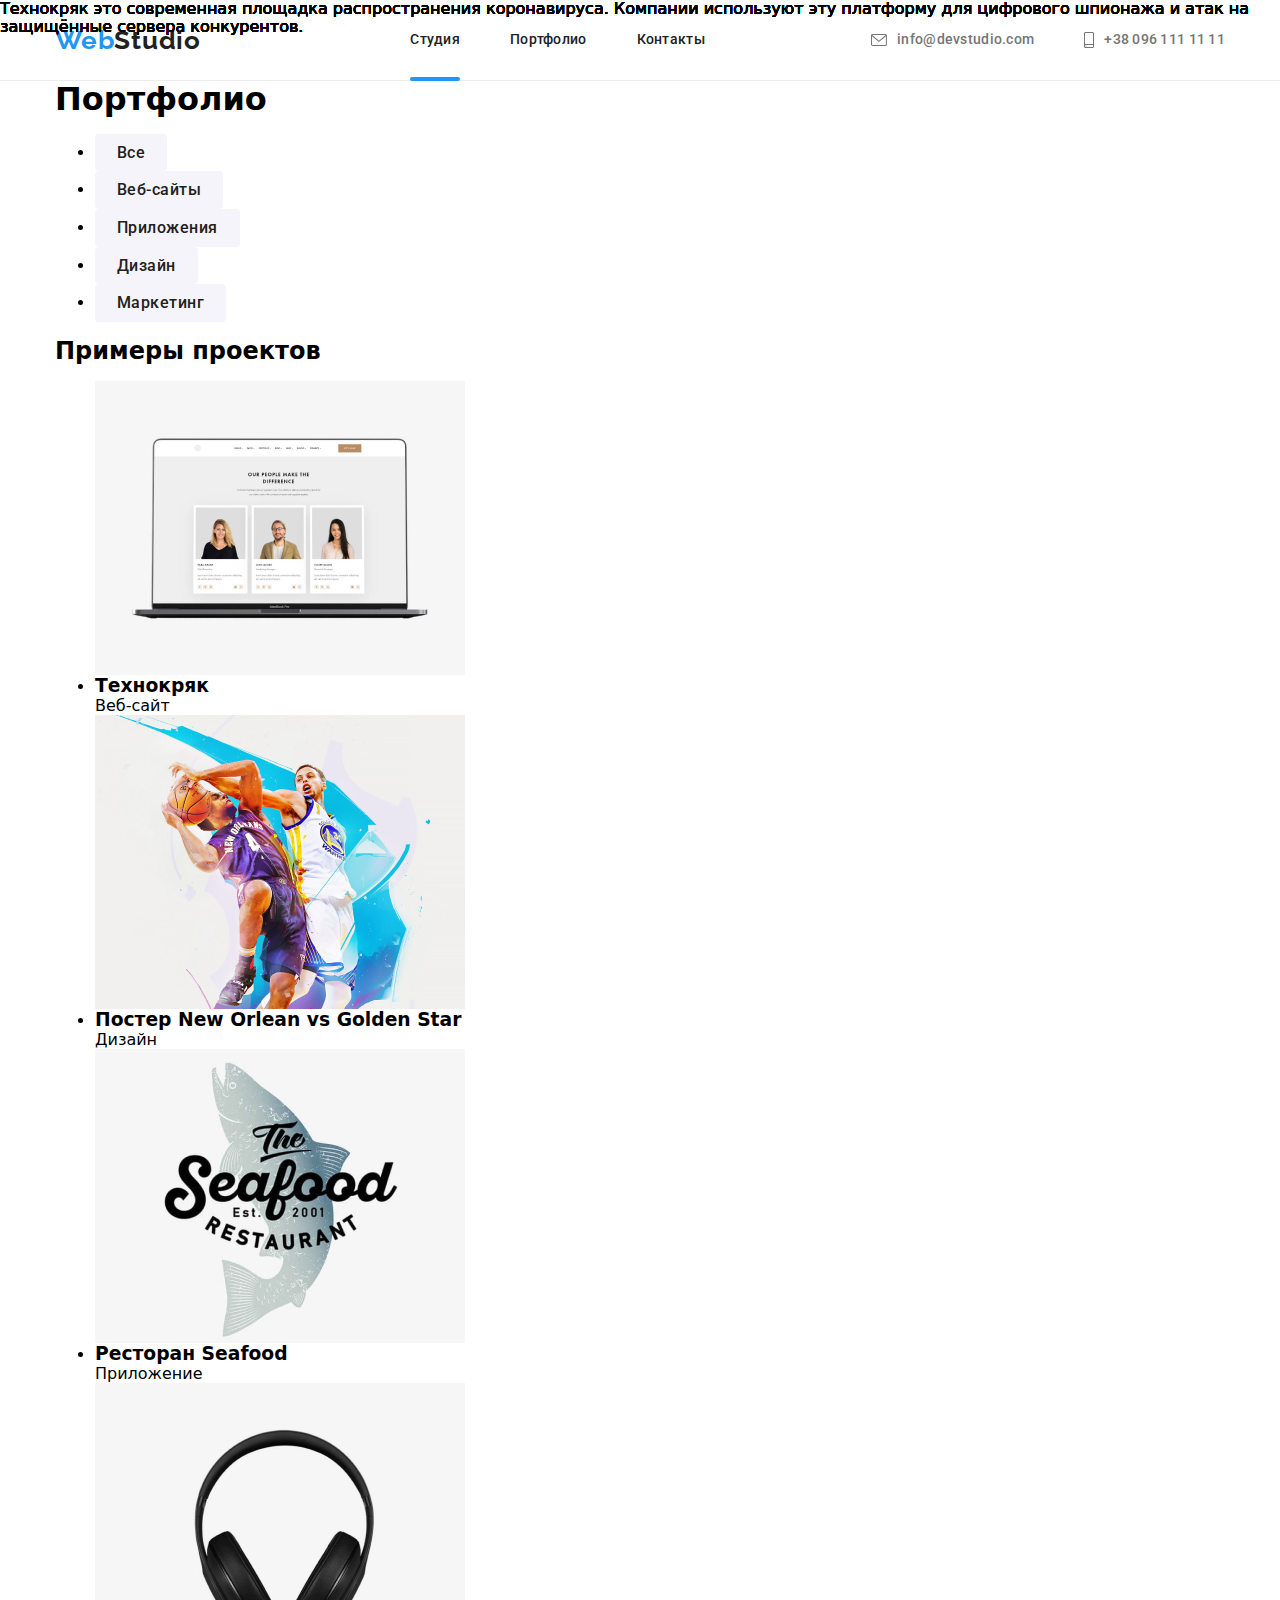
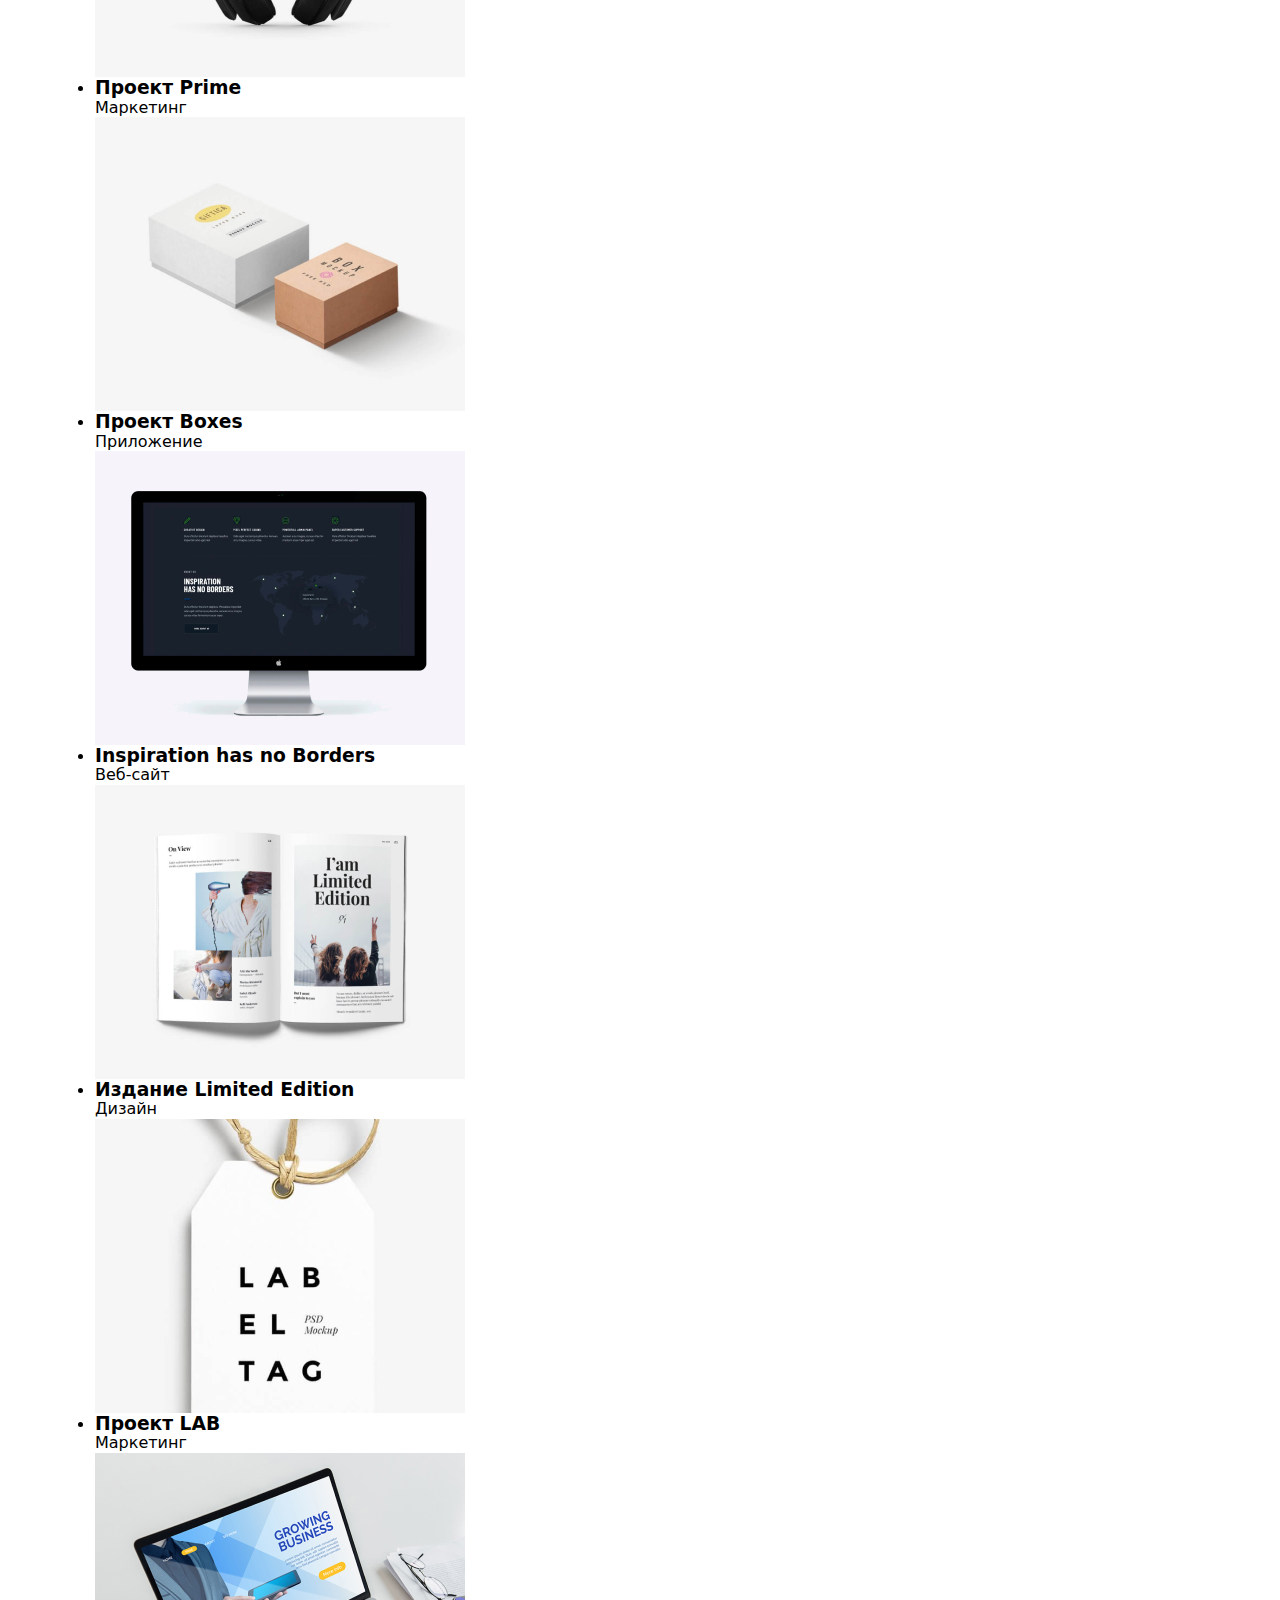
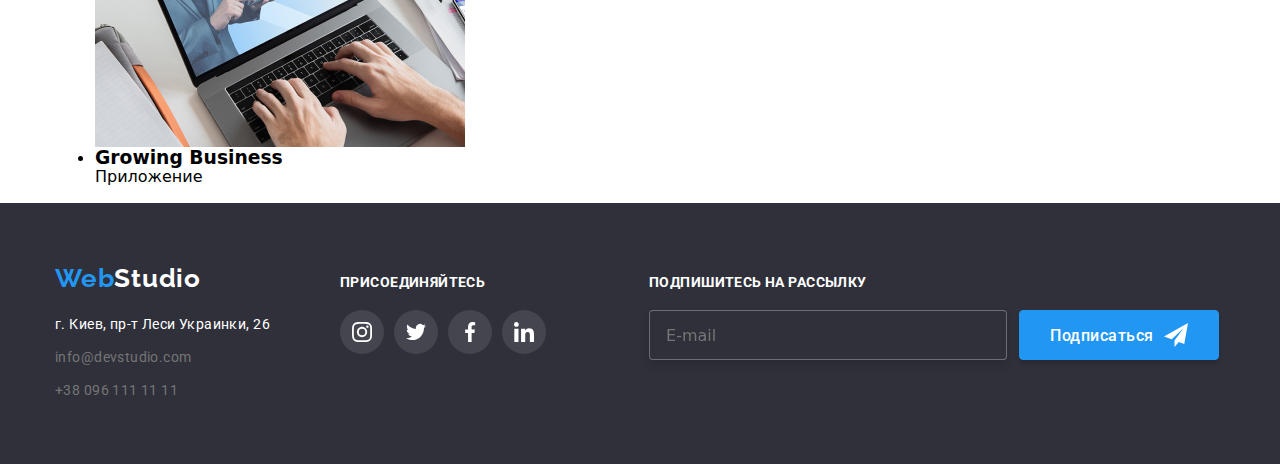
==== commit e02c872e: "Редаговано сss для хедера і футера в портфоліо" ====
--- a/portfolio.html
+++ b/portfolio.html
@@ -17,23 +17,23 @@
 </head>
 <body>
     <header class="header">
-        <div class="container">
+        <div class="container container-header">
+            <a href="index.html" class="logo logo-web no-dots">Web<span class="logo-studio">Studio</span></a>
             <nav class="nav">
-                <a href="index.html" class="logo logo-blue -link">Web<span class="logo-web">Studio</span></a>
-                <ul class="site-nav">
-                    <li class="site-nav__item"><a class="site-nav__link current" href="index.html">Студия</a></li>
-                    <li class="site-nav__item"><a class="site-nav__link" href="portfolio.html">Портфолио</a></li>
-                    <li class="site-nav__item"><a class="site-nav__link" href="contact">Контакты</a></li>
+                <ul class="nav-list no-dots">
+                    <li class="nav-list__item"><a class="nav-list__link current" href="index.html">Студия</a></li>
+                    <li class="nav-list__item"><a class="nav-list__link" href="portfolio.html">Портфолио</a></li>
+                    <li class="nav-list__item"><a class="nav-list__link" href="contact">Контакты</a></li>
                 </ul>
             </nav>
-            <div>
+            <div class="thumb">
                 <ul class="contact">
-                    <li class="contact__link">
+                    <li class="contact__link no-dots">
                         <a class="contact__item" href="mailto:info@devstudio.com">
-                            <svg class="contact__icon" width="16" height="12"><use href="./img/icons.svg#icon-envelope-1"></use></svg>info@devstudio.com</a></li>
-                    <li class="contact__link">
+                            <svg class="contact__img" width="16" height="12"><use href="./img/icons.svg#icon-envelope-1"></use></svg>info@devstudio.com</a></li>
+                    <li class="contact__link no-dots">
                         <a class="contact__item" href="tel:+380961111111">
-                            <svg class="contact__icon" width="10" height="16"><use href="./img/icons.svg#icon-smartphone-2"></use></svg>+38 096 111 11 11</a></li>
+                            <svg class="contact__img" width="10" height="16"><use href="./img/icons.svg#icon-smartphone-2"></use></svg>+38 096 111 11 11</a></li>
                 </ul>
             </div>
         </div>
@@ -187,12 +187,12 @@
             <div class="all-footer">
                 <div class="thumb">
                     <div class="logo-footer">
-                        <a class="logo-footer__logo link" href="index.html">Web<span class="logo-footer__logo">Studio</span></a>
+                        <a class="logo-footer__web no-dots" href="index.html">Web<span class="logo-footer__studio">Studio</span></a>
                     </div>
                     <address class="address">
                         <p class="address__text">г. Киев, пр-т Леси Украинки, 26</p>
-                        <a class="address__item link" href="mailto:info@devstudio.com">info@devstudio.com</a>
-                        <a class="address__item link" href="tel:+380961111111">+38 096 111 11 11</a>
+                        <a class="address__item no-dots" href="mailto:info@devstudio.com">info@devstudio.com</a>
+                        <a class="address__item no-dots" href="tel:+380961111111">+38 096 111 11 11</a>
                     </address>
                 </div>
                 <div class="footer-social">
@@ -235,7 +235,7 @@
                         </label>
                         <div class="newsletter__items">
                             <input
-                                class="newsletter-input" 
+                                class="newsletter__input" 
                                 type="mail"
                                 name="mail"
                                 id="mail"
--- a/css/style.css
+++ b/css/style.css
@@ -29,7 +29,7 @@
 
 /* for all */
 
-.link {
+.no-dots {
     list-style: none;
     text-decoration: none;
 }
@@ -37,6 +37,7 @@
 .container {
     width: 1200px;
     padding: 0 15px;
+    margin: 0 auto;
 }
 
 
@@ -45,7 +46,7 @@
     border-bottom: 1px solid rgba(236, 236, 236, 1);
 }
 
-.header .container {
+.container-header {
     min-height: 80px;
     display: flex;
     justify-content: space-between;
@@ -61,16 +62,19 @@
     font-size: 26px;
     line-height: 1.19;
     letter-spacing: 0.03em;
+}
+
+.logo-web {
     color: var(--hover-text);
 }
 
-.logo-web {
+.logo-studio {
     color: var(--main-text);
 }
 
 /* site-nav */
 
-.site-nav {
+.nav-list {
     font-family: Roboto, sans-serif;
     font-style: normal;
     font-weight: 500;
@@ -83,12 +87,12 @@
     display: flex;
 }
 
-.link .item.current {
+.current {
     color: var(--hover-text);
     position: relative;
 }
 
-.item.current::after {
+.current::after {
     position: absolute;
     display: block;
     content: " ";
@@ -101,29 +105,29 @@
     opacity: 0;
 }
 
-.item.current::after {
+.current::after {
     opacity: 1;
     transition: opacity 250ms cubic-bezier(0.4, 0, 0.2, 1);
 }
 
-.site-nav .link .item:first-child {
+.nav-list__link:first-child {
     margin-left: 0px;
 }
 
-.site-nav .link .item {
+.nav-list__link {
     display: block;
     text-decoration: none;
     padding: 32px 0px 32px 0px;
     margin: 0px 50px 0px 50px;
     color: var(--main-text)
 }
-
-.site-nav .link:last-child {
+/* 
+.nav-list__link:last-child {
     margin-right: 181px;
-}
-
-.site-nav .link .item:hover,
-.site-nav .link .item:focus {
+} */
+
+.nav-list__link:hover,
+.nav-list__link:focus {
     color: var(--hover-text);
     transition: color 250ms cubic-bezier(0.4, 0, 0.2, 1);
 }
@@ -142,30 +146,30 @@
     display: flex;    
 }
 
-.contact li:first-child {
+.contact__link:first-child {
     padding-right: 50px;
 }
 
-.contact .link .item {
+.contact__item {
     list-style: none;
     text-decoration: none;
     color: var(--link-text);
 }
 
-.contact .link .item:hover,
-.contact .link .item:focus {
+.contact__item:hover,
+.contact__item:focus {
     color: var(--hover-text);
     transition: color 250ms cubic-bezier(0.4, 0, 0.2, 1);
 }
 
-.contact .link .contacts-icon {
+.contact__img {
     display: inline-block;
     margin-right: 10px;
     vertical-align: middle;
     fill: rgba(117, 117, 117, 1);
 }
 
-.contact .link .item:hover .contacts-icon {
+.contact__item:hover .contact__img {
     fill: var(--hover-text);
     transition: fill 250ms cubic-bezier(0.4, 0, 0.2, 1);
 }
@@ -173,11 +177,7 @@
 /* MAIN! */
 /* hero */
 
-.container {
-    width: 1200px;
-    padding: 0 15px;
-    margin: 0 auto;
-}
+
 
 .hero {
     background-color: var(--section);
@@ -185,7 +185,12 @@
     max-width: 1600px;
 }
 
-.hero-title {
+.hero-section {
+    display: block;
+    padding-bottom: 200px;
+}
+
+.hero-section__title {
     font-family: Roboto, sans-serif;
     font-style: normal;
     font-weight: 900;
@@ -202,12 +207,7 @@
     padding-right: 272px;
 }
 
-.hero-main.container {
-    display: block;
-    padding-bottom: 200px;
-}
-
-.hero-main .button {
+.hero-section__button {
     font-family: Roboto, sans-serif;
     font-style: normal;
     font-weight: bold;
@@ -216,9 +216,6 @@
     align-items: center;
     text-align: center;
     letter-spacing: 0.06em;
-}
-
-.hero-main .button.link {
     display: block;
     white-space: nowrap;
     margin-left: auto;
@@ -228,54 +225,18 @@
     padding: 10px 32px 10px 32px;
     max-width: 200px;
     box-shadow: 0px 4px 4px rgba(0, 0, 0, 0.15);
+    border: 2px solid var(--hover-text);
     border-radius: 4px;
+    cursor: pointer;
 }
 
 /* features */
 
-.features-title {
+.features__title {
     display: none;
 }
 
-.features-icons {
-    display: flex;
-}
-
-.features-icon {
-    margin-bottom: 30px;
-    width: 270px;
-    height: 120px;
-    display: flex;
-    align-items: center;
-    justify-content: center;
-    background-color: rgba(245, 244, 250, 1);
-}
-
-.features-items {
-    font-family: Roboto, sans-serif;
-    font-style: normal;
-    font-weight: bold;
-    font-size: 14px;
-    line-height: 16px;
-    letter-spacing: 0.03em;
-    text-transform: uppercase;
-    color: var(--main-text);
-    width: 270px;
-}
-
-.features-items .features-text {
-    font-family: Roboto, sans-serif;
-    font-style: normal;
-    font-weight: normal;
-    font-size: 14px;
-    line-height: 1.71;
-    letter-spacing: 0.03em;
-    text-transform: none;
-    color: var(--link-text);
-    display: inline ;
-}
-
-.features-list.link {
+.features__list {
     margin: 0px;
     padding-top: 94px;
     padding-bottom: 94px;
@@ -283,21 +244,56 @@
     display: flex;
 }
 
-.features-items:nth-last-child(n+1) {
+.features__item {
+    font-family: Roboto, sans-serif;
+    font-style: normal;
+    font-weight: bold;
+    font-size: 14px;
+    line-height: 16px;
+    letter-spacing: 0.03em;
+    text-transform: uppercase;
+    color: var(--main-text);
+    width: 270px;
+}
+
+.features__item:nth-last-child(n+1) {
     margin-left: 30px;
 }
 
-.features-items:first-child {
+.features__item:first-child {
     margin-left: 0px;
 }
 
-.features-item {
+
+.features__icon {
+    margin-bottom: 30px;
+    width: 270px;
+    height: 120px;
+    display: flex;
+    align-items: center;
+    justify-content: center;
+    background-color: rgba(245, 244, 250, 1);
+}
+
+.features__subtitle {
     padding-bottom: 10px;
 }
 
+.features__text {
+    font-family: Roboto, sans-serif;
+    font-style: normal;
+    font-weight: normal;
+    font-size: 14px;
+    line-height: 1.71;
+    letter-spacing: 0.03em;
+    text-transform: none;
+    color: var(--link-text);
+    display: inline ;
+}
+
 /* doing */
 
-.doing-title {
+.doing__title {
     font-family: Roboto, sans-serif;
     font-style: normal;
     font-weight: bold;
@@ -309,7 +305,7 @@
     padding-bottom: 50px;
 }
 
-.doing-list.link {
+.doing__list {
     margin-top: 0px;
     margin-bottom: 0px;
     padding-bottom: 94px;
@@ -318,19 +314,19 @@
     justify-content: space-between;
 }
 
-.doing-img:nth-last-child(n+1) {
+.doing__img {
+    position: relative;
+}
+
+.doing__img:nth-last-child(n+1) {
     margin-left: 30px;
 }
 
-.doing-img:first-child {
+.doing__img:first-child {
     margin-left: 0px;
 }
 
-.doing-img {
-    position: relative;
-}
-
-.doing-img > .thumb-text {
+.doing__text {
     font-family: Roboto, sans-serif;
     font-weight: 700;
     font-size: 14px;
@@ -357,7 +353,7 @@
     background-color: var(--section-team);
 }
 
-.team-title {
+.team__title {
     font-family: Roboto, sans-serif;
     font-style: normal;
     font-weight: bold;
@@ -370,7 +366,42 @@
     padding-bottom: 50px;
 }
 
-.team-name {
+.card__list {
+    margin-top: 0px;
+    margin-bottom: 0px;
+    padding-left: 0px;
+    padding: 0px 0px 94px 0px;
+    display: flex;
+    flex-direction: row;
+}
+
+.card__item {
+    display: flex;
+    flex-direction: column;
+    box-shadow: 0px 1px 3px rgba(0, 0, 0, 0.12), 0px 1px 1px rgba(0, 0, 0, 0.14), 0px 2px 1px rgba(0, 0, 0, 0.2);
+    border-radius: 0px 0px 4px 4px;
+}
+
+.card__item:nth-last-child(n+1) {
+    margin-left: 30px;
+}
+
+.card__item:first-child {
+    margin-left: 0px;
+}
+
+.card__img {
+    display: flex;
+    align-items: flex-start;
+    padding-bottom: 30px;
+}
+
+.card__content,
+.card__img {
+    background-color: #fff;
+}
+
+.card__name {
     font-family: Roboto, sans-serif;
     font-style: normal;
     font-weight: 500;
@@ -379,9 +410,10 @@
     text-align: center;
     letter-spacing: 0.03em;
     color: var(--main-text);
-}
-
-.team-text {
+    padding-bottom: 10px;
+}
+
+.card__text {
     font-family: Roboto, sans-serif;
     font-style: normal;
     font-weight: normal;
@@ -390,52 +422,10 @@
     text-align: center;
     letter-spacing: 0.03em;
     color: var(--link-text);
-}
-
-.team-list.link {
-    margin-top: 0px;
-    margin-bottom: 0px;
-    padding-left: 0px;
-    padding: 0px 0px 94px 0px;
-    display: flex;
-    flex-direction: row;
-}
-
-.card {
-    display: flex;
-    flex-direction: column;
-    box-shadow: 0px 1px 3px rgba(0, 0, 0, 0.12), 0px 1px 1px rgba(0, 0, 0, 0.14), 0px 2px 1px rgba(0, 0, 0, 0.2);
-    border-radius: 0px 0px 4px 4px;
-}
-
-.team-img {
-    display: flex;
-    align-items: flex-start;
-    padding-bottom: 30px;
-}
-
-.team-content,
-.team-img {
-    background-color: #fff;
-}
-
-.card .team-name {
-    padding-bottom: 10px;
-}
-
-.card .team-text {
     padding-bottom: 16px;
 }
 
-.card:nth-last-child(n+1) {
-    margin-left: 30px;
-}
-
-.card:first-child {
-    margin-left: 0px;
-}
-
-.team-socials {
+.socials {
     list-style: none;
     display: flex;
     justify-content: center;
@@ -444,11 +434,11 @@
     padding-bottom: 30px;
 }
 
-.team-socials > li:nth-last-child(n+1) {
+.social__item:nth-last-child(n+1) {
     margin-right: 10px;
 }
 
-.social-link {
+.social__link {
     display: flex;
     justify-content: center;
     align-items: center;
@@ -459,7 +449,7 @@
     fill: var(--social-networks);
 }
 
-.social-link:hover {
+.social__link:hover {
     fill: #fff;
     background-color: var(--hover-text);
     transition: fill 250ms cubic-bezier(0.4, 0, 0.2, 1), background-color 250ms cubic-bezier(0.4, 0, 0.2, 1);
@@ -469,7 +459,7 @@
 /* customers */
 
 
-.customers-title {
+.customers__title {
     font-family: Roboto, sans-serif;
     font-style: normal;
     font-weight: bold;
@@ -482,7 +472,7 @@
     padding-bottom: 50px;
 }
 
-.customers-list.link {
+.customers__list {
     display: flex;
     margin: 0px;
     padding-left: 0px;
@@ -491,7 +481,7 @@
     align-items: center;
 }
 
-.customers-items {
+.customers__item {
     display: flex;
     align-items: center;
     justify-content: center;
@@ -502,11 +492,17 @@
     margin-left: 30px;
 }
 
-.customers-items:first-child {
+.customers__item:first-child {
     margin-left: 0px;
 }
 
-.customers-link {
+.customers__item:hover {
+    border: 1px solid var(--hover-text);
+    border-radius: 4px;
+    transition: border 250ms cubic-bezier(0.4, 0, 0.2, 1);
+}
+
+.customers__link {
     display: flex;
     align-items: center;
     justify-content: center;
@@ -515,13 +511,7 @@
     fill: var(--social-networks);
 }
 
-.customers-items:hover {
-    border: 1px solid var(--hover-text);
-    border-radius: 4px;
-    transition: border 250ms cubic-bezier(0.4, 0, 0.2, 1);
-}
-
-.customers-link:hover {
+.customers__link:hover {
     fill: var(--hover-text);
     transition: fill 250ms cubic-bezier(0.4, 0, 0.2, 1);
 }
@@ -536,7 +526,7 @@
     display: flex;
 }
 
-.logo {
+.logo-footer__web {
     font-family: Raleway, sans-serif;
     font-style: normal;
     font-weight: bold;
@@ -546,11 +536,11 @@
     color: var(--hover-text);
 }
 
+.logo-footer__studio {
+    color: var(--second-text);
+}
+
 .logo-footer {
-    color: var(--second-text);
-}
-
-.all-logo-footer {
     padding-top: 60px;
     padding-bottom: 20px;
 }
@@ -566,26 +556,26 @@
     flex-direction: column;
 }
 
-.address > p {
+.address__text {
     padding-bottom: 9px;
 }
 
-.address .item.link:last-child {
+.address__text {
+    color: var(--second-text);
+}
+
+.address__item:last-child {
     display: inline;
     margin-top: 9px;
     margin-bottom: 60px;
 }
 
-.address-text {
-    color: var(--second-text);
-}
-
-.address .item {
+.address__item {
     color: var(--link-text);
 }
 
-.address .item:hover,
-.address .item:focus {
+.address__item:hover,
+.address__item:focus {
     color: var(--hover-text);
     transition: color 250ms cubic-bezier(0.4, 0, 0.2, 1);
 }
@@ -598,7 +588,7 @@
     margin-left: 70px;
 }
 
-.social-title {
+.footer-social__title {
     font-family: Roboto, sans-serif;
     font-style: normal;
     font-weight: bold;
@@ -610,7 +600,7 @@
     padding-bottom: 20px;
 }
 
-.footer-socials {
+.footer-social__list {
     list-style: none;
     display: flex;
     margin: 0px;
@@ -620,11 +610,11 @@
     padding: 0px;
 }
 
-.footer-socials > li:nth-last-child(n+1) {
+.footer-social__item:nth-last-child(n+1) {
     margin-right: 10px;
 }
 
-.social-link-footer {
+.footer-social__link {
     display: flex;
     justify-content: center;
     align-items: center;
@@ -635,10 +625,81 @@
     fill: var(--second-text);
 }
 
-.social-link-footer:hover {
+.footer-social__link:hover {
     fill: #fff;
     background-color: var(--hover-text);
     transition: fill 250ms cubic-bezier(0.4, 0, 0.2, 1), background-color 250ms cubic-bezier(0.4, 0, 0.2, 1);
+}
+
+.newsletter {
+    display: flex;
+    align-items: center;
+    justify-content: center;
+    margin-left: 93px;
+    margin-bottom: 94px;
+    margin-top: 72px;
+}
+
+.newsletter__form {
+    display: flex;
+    flex-direction: column;
+}
+
+.newsletter__title {
+    font-family: Roboto, sans-serif;
+    font-style: normal;
+    font-weight: bold;
+    font-size: 14px;
+    line-height: 1.14;
+    letter-spacing: 0.03em;
+    text-transform: uppercase;
+    color: var(--second-text);
+    padding-bottom: 20px;
+}
+
+.newsletter__items {
+    display: flex;
+    padding-bottom: 10px;
+}
+
+.newsletter__input {
+    padding: 0px;
+    width: 358px;
+    height: 50px;
+    padding-left: 16px;
+    background-color: var(--section);
+    border: 1px solid rgba(255, 255, 255, 0.3);
+    filter: drop-shadow(0px 4px 4px rgba(0, 0, 0, 0.15));
+    border-radius: 4px;
+}
+
+.newsletter__button {
+    font-family: Roboto, sans-serif;
+    font-style: normal;
+    font-weight: 500;
+    font-size: 16px;
+    line-height: 1.6;
+    text-align: center;
+    letter-spacing: 0.03em;
+    border: solid 1px var(--hover-text);
+    padding: 6px 22px 6px 22px;
+    border-radius: 4px;
+    cursor: pointer;
+    display: flex;
+    align-items: center;
+    justify-content: center;
+    margin-left: 12px;
+    padding-top: 10px;
+    padding-bottom: 10px;
+    color: var(--second-text);
+    background-color: var(--hover-text);
+    width: 200px;
+    height: 50px;
+    box-shadow: 0px 4px 4px rgba(0, 0, 0, 0.15);
+}
+
+.newsletter__img {
+    margin-left: 10px;
 }
 
 /* PORTFOLIO MAIN! */
@@ -1162,73 +1223,3 @@
     box-shadow: 0px 4px 4px rgba(0, 0, 0, 0.15);
 }
    
-.newsletter {
-    display: flex;
-    align-items: center;
-    justify-content: center;
-    margin-left: 93px;
-    margin-bottom: 94px;
-    margin-top: 72px;
-}
-
-.newsletter-form {
-    display: flex;
-    flex-direction: column;
-}
-
-.newsletter-items {
-    display: flex;
-    padding-bottom: 10px;
-}
-
-.newsletter-input {
-    padding: 0px;
-    width: 358px;
-    height: 50px;
-    padding-left: 16px;
-    background-color: var(--section);
-    border: 1px solid rgba(255, 255, 255, 0.3);
-    filter: drop-shadow(0px 4px 4px rgba(0, 0, 0, 0.15));
-    border-radius: 4px;
-}
-
-.newsletter-title {
-    font-family: Roboto, sans-serif;
-    font-style: normal;
-    font-weight: bold;
-    font-size: 14px;
-    line-height: 1.14;
-    letter-spacing: 0.03em;
-    text-transform: uppercase;
-    color: var(--second-text);
-    padding-bottom: 20px;
-}
-
-.newsletter-button {
-    font-family: Roboto, sans-serif;
-    font-style: normal;
-    font-weight: 500;
-    font-size: 16px;
-    line-height: 1.6;
-    text-align: center;
-    letter-spacing: 0.03em;
-    border: solid 1px var(--hover-text);
-    padding: 6px 22px 6px 22px;
-    border-radius: 4px;
-    cursor: pointer;
-    display: flex;
-    align-items: center;
-    justify-content: center;
-    margin-left: 12px;
-    padding-top: 10px;
-    padding-bottom: 10px;
-    color: var(--second-text);
-    background-color: var(--hover-text);
-    width: 200px;
-    height: 50px;
-    box-shadow: 0px 4px 4px rgba(0, 0, 0, 0.15);
-}
-
-.footer-newsletter-icon {
-    margin-left: 10px;
-}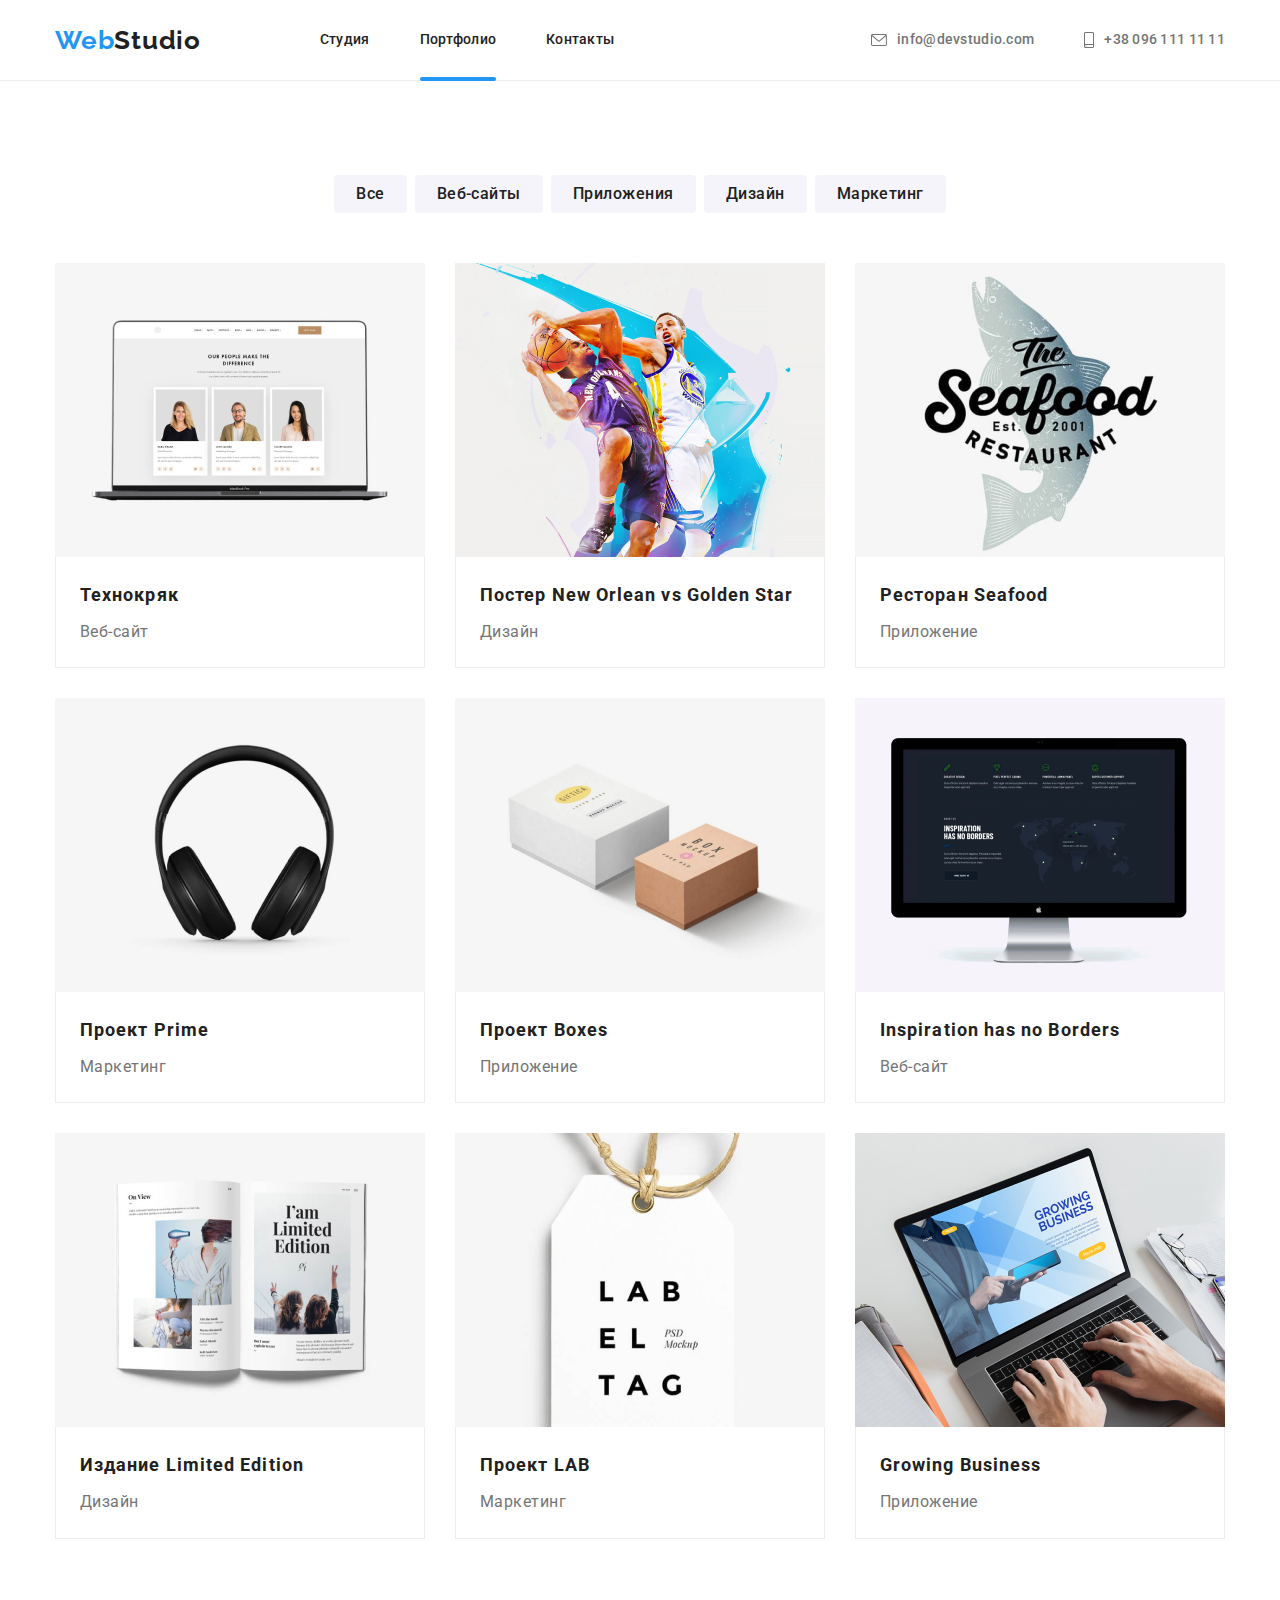
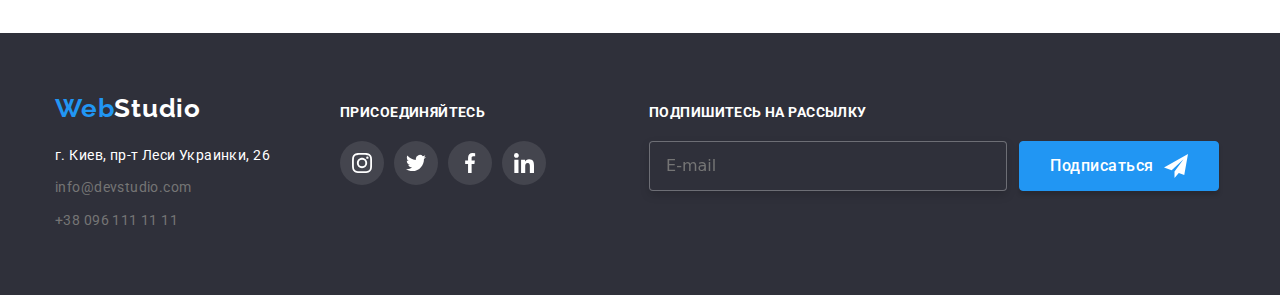
==== commit 9c2da818: "Редаговано css для портфоліо + мікро фікси" ====
--- a/portfolio.html
+++ b/portfolio.html
@@ -21,8 +21,8 @@
             <a href="index.html" class="logo logo-web no-dots">Web<span class="logo-studio">Studio</span></a>
             <nav class="nav">
                 <ul class="nav-list no-dots">
-                    <li class="nav-list__item"><a class="nav-list__link current" href="index.html">Студия</a></li>
-                    <li class="nav-list__item"><a class="nav-list__link" href="portfolio.html">Портфолио</a></li>
+                    <li class="nav-list__item"><a class="nav-list__link" href="index.html">Студия</a></li>
+                    <li class="nav-list__item"><a class="nav-list__link current" href="portfolio.html">Портфолио</a></li>
                     <li class="nav-list__item"><a class="nav-list__link" href="contact">Контакты</a></li>
                 </ul>
             </nav>
@@ -42,25 +42,25 @@
     <div class="container">
     <section class="portfolio"> 
         <h1 class="portfolio__title">Портфолио</h1>
-        <ul class="filter link">
-            <li class="filter__item">
+        <ul class="filter-list no-dots">
+            <li class="filter-list__item">
                 <button class="button" type="button">Все</button>
             </li>
-            <li class="filter__item">
+            <li class="filter-list__item">
                 <button class="button" type="button">Веб-сайты</button>
             </li>
-            <li class="filter__item">
+            <li class="filter-list__item">
                 <button class="button" type="button">Приложения</button>
             </li>
-            <li class="filter__item">
+            <li class="filter-list__item">
                 <button class="button" type="button">Дизайн</button>
             </li>
-            <li class="filter__item">
+            <li class="filter-list__item">
                 <button class="button" type="button">Маркетинг</button>
             </li> 
         </ul>
         <h2 class="project__title">Примеры проектов</h2>
-        <ul class="project__list link">
+        <ul class="project__list no-dots">
             <li class="project__item">
                 <div class="project__thumb">
                     <img class="project__img" src="img/portfolio-1.jpg" alt="Веб-сайт" width="370">
--- a/css/style.css
+++ b/css/style.css
@@ -110,6 +110,10 @@
     transition: opacity 250ms cubic-bezier(0.4, 0, 0.2, 1);
 }
 
+.nav-list__item:last-child {
+    margin-right: 181px;
+}
+
 .nav-list__link:first-child {
     margin-left: 0px;
 }
@@ -121,10 +125,6 @@
     margin: 0px 50px 0px 50px;
     color: var(--main-text)
 }
-/* 
-.nav-list__link:last-child {
-    margin-right: 181px;
-} */
 
 .nav-list__link:hover,
 .nav-list__link:focus {
@@ -714,7 +714,7 @@
     background-color: var(--second-text);
 }
 
-.portfolio-title {
+.portfolio__title {
     display: none;
 }
 
@@ -744,7 +744,7 @@
     transition: background-color 250ms cubic-bezier(0.4, 0, 0.2, 1), color 250ms cubic-bezier(0.4, 0, 0.2, 1), box-shadow 250ms cubic-bezier(0.4, 0, 0.2, 1);
 }
 
-.portfolio-buttons.link {
+.filter-list {
     margin: 0px;
     padding-bottom: 50px;
     padding-top: 94px;
@@ -753,25 +753,25 @@
     justify-content: center;
 }
 
-.buttons.link:nth-last-child(n+1) {
+.filter-list:nth-last-child(n+1) {
     margin: 0px -8px;
 }
 
-.buttons {
+.filter-list__item {
     margin-left: 8px;
 }
 
-.buttons:first-child {
+.filter-list__item:first-child {
     margin-left: 0px;
 }
 
 /* projects */
 
-.projects {
+.project__title {
     display: none;
 }
 
-.project-name {
+.project__name {
     font-family: Roboto, sans-serif;
     font-style: normal;
     font-weight: bold;
@@ -781,7 +781,7 @@
     color: var(--main-text);
 }
 
-.project-text {
+.project__text {
     font-family: Roboto, sans-serif;
     font-style: normal;
     font-weight: normal;
@@ -792,7 +792,7 @@
     margin-top: 4px;
 }
 
-.project-list.link {
+.project__list {
     margin: 0px;
     padding: 0px;
     display: flex;
@@ -802,28 +802,28 @@
     padding-bottom: 94px;
 }
 
-.project-item {
+.project__item {
     flex-basis: calc(100% / 3 - 30px);
     margin-top: 30px;
     margin-left: 30px;
     position: relative;
 }
 
-.project-item:hover {
+.project__item:hover {
     background: #FFFFFF;
     outline: 1px solid #EEEEEE;
     box-shadow: 0px 1px 1px rgba(0, 0, 0, 0.12), 0px 4px 4px rgba(0, 0, 0, 0.06), 1px 4px 6px rgba(0, 0, 0, 0.16);
     transition: background 250ms cubic-bezier(0.4, 0, 0.2, 1), border 250ms cubic-bezier(0.4, 0, 0.2, 1), box-shadow 250ms cubic-bezier(0.4, 0, 0.2, 1);
 }
 
-.card-project-content {
+.project__content {
     padding: 20px 24px;
     border-right: 1px solid rgba(238, 238, 238, 1);
     border-bottom: 1px solid rgba(238, 238, 238, 1);
     border-left: 1px solid rgba(238, 238, 238, 1);    
 }
 
-.card-project-thumb {
+.project__thumb {
     position: relative;
     cursor: pointer;
 }
@@ -838,7 +838,7 @@
     height: 294px;
 }
 
-.project-hover-description {
+.project-hover__text {
     font-family: Roboto, sans-serif;
     font-style: normal;
     font-weight: 400;
@@ -859,7 +859,7 @@
     transition: transform 250ms cubic-bezier(0.4, 0, 0.2, 1);
 }
 
-.project-hover:hover .project-hover-description {
+.project-hover:hover .project-hover__text {
     top: 0;
     left: 0;
     opacity: 1;
@@ -867,13 +867,15 @@
     transform: translateY(0);
 }
 
-.card-project-thumb:hover .project-hover-description {
+.project__thumb:hover .project-hover__text {
     top: 0;
     left: 0;
     opacity: 1;
     background-color: rgba(33, 150, 243, 0.9);
     transform: translateY(0);
 }
+
+/* modal */
 
 .backdrop {
     position: fixed;
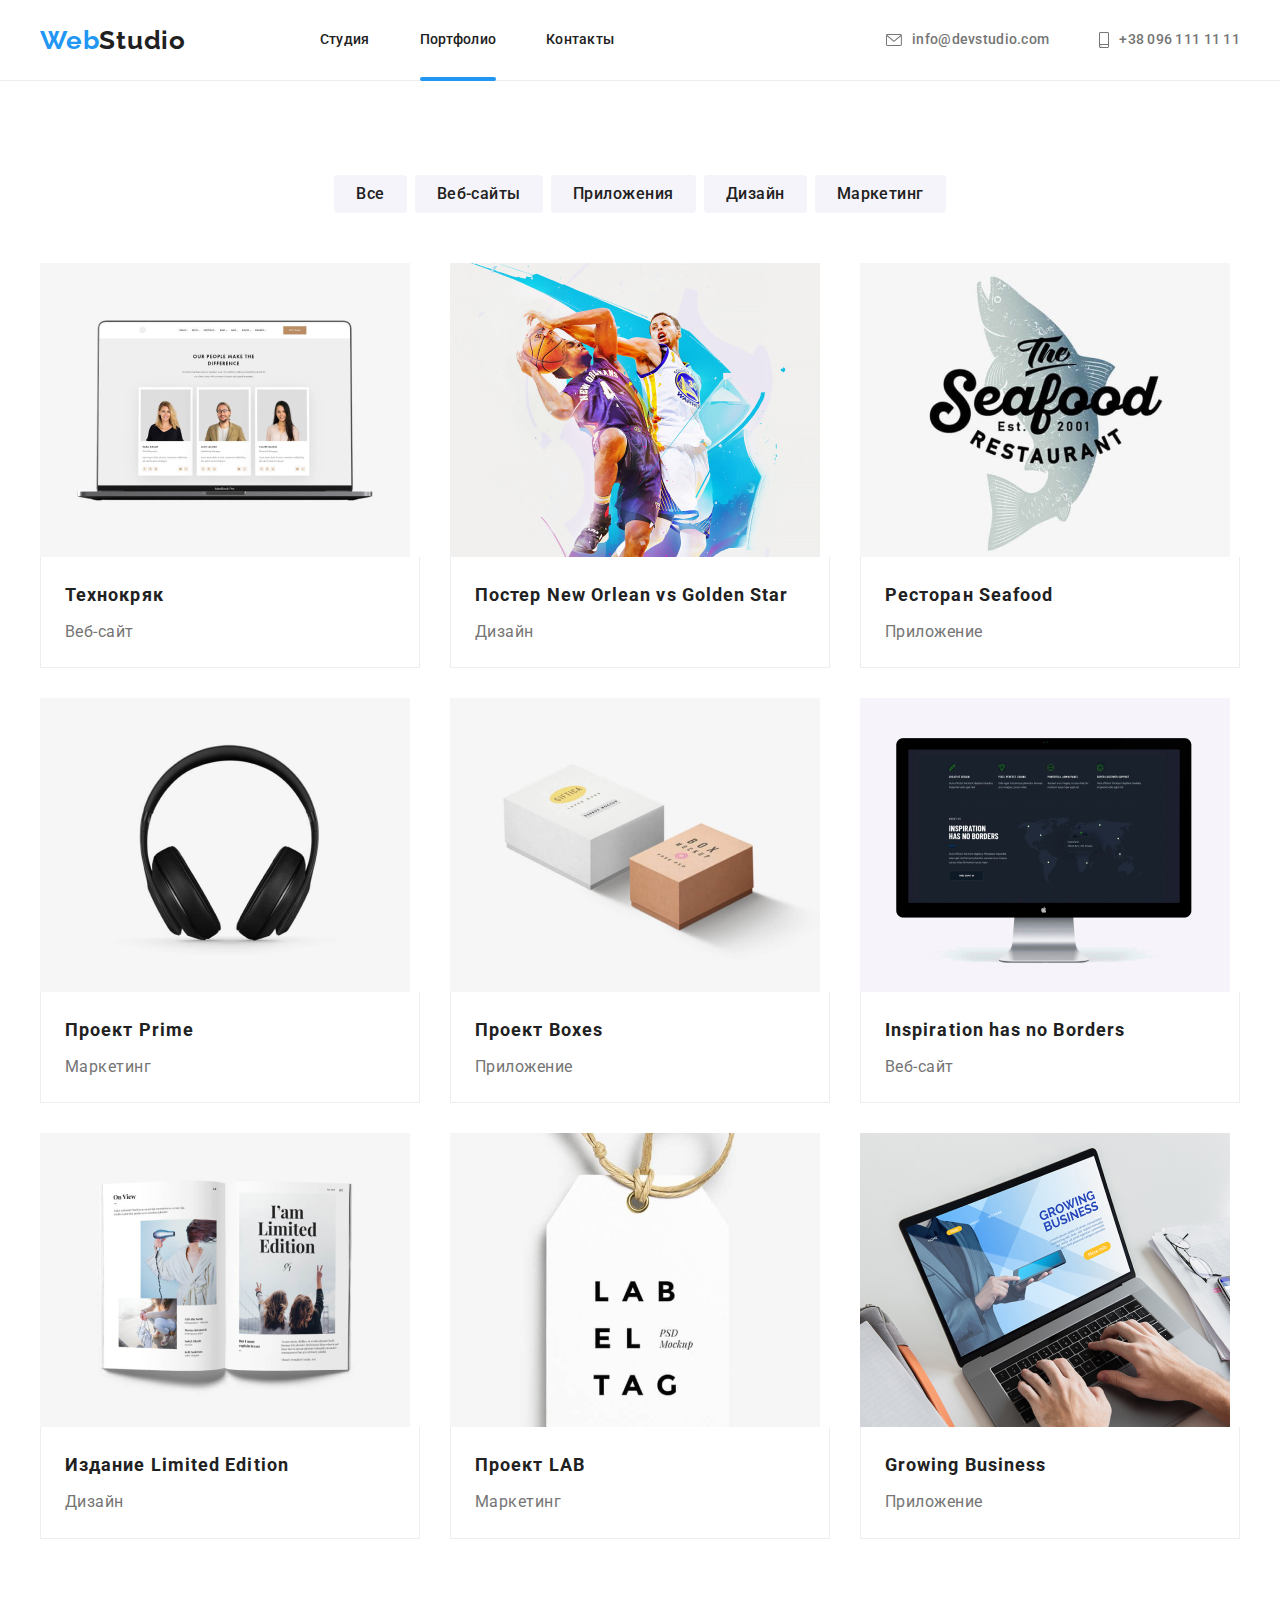
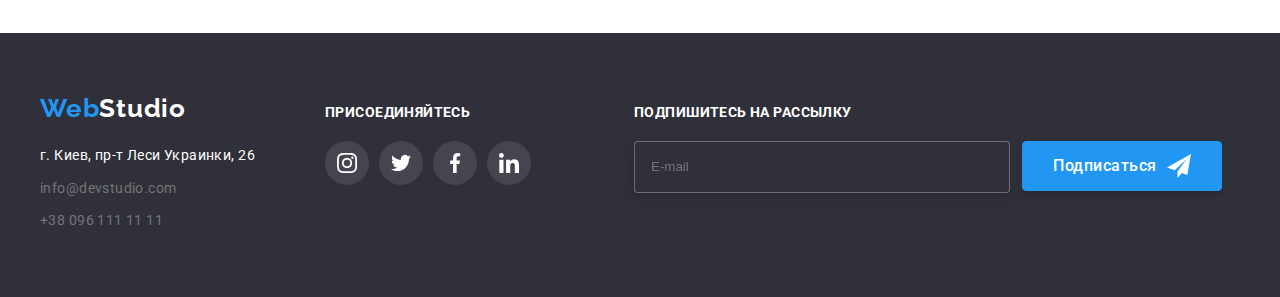
==== commit ea9c4ad1: "Додав normalize в css" ====
--- a/portfolio.html
+++ b/portfolio.html
@@ -6,33 +6,30 @@
     <title>Портфолио</title>
     <link rel="preconnect" href="https://fonts.gstatic.com">
 <link href="https://fonts.googleapis.com/css2?family=Raleway:wght@400;700&family=Roboto:wght@400;500;700;900&display=swap" rel="stylesheet">
-    <link
+    <!-- <link
     rel="stylesheet"
     href="https://cdnjs.cloudflare.com/ajax/libs/modern-normalize/1.0.0/modern-normalize.min.css"
-    />
-    <link rel="stylesheet" href="css/style.css">
-    <!-- <link rel="stylesheet" href="css/common.css">
-    <link rel="stylesheet" href="css/mainpage.css">
-    <link rel="stylesheet" href="css/portfolio.css"> -->
+    /> -->
+    <link rel="stylesheet" href="css/main.min.css">
 </head>
 <body>
     <header class="header">
         <div class="container container-header">
-            <a href="index.html" class="logo logo-web no-dots">Web<span class="logo-studio">Studio</span></a>
+            <a href="index.html" class="logo logo--blue no-dots">Web<span class="logo--black">Studio</span></a>
             <nav class="nav">
                 <ul class="nav-list no-dots">
-                    <li class="nav-list__item"><a class="nav-list__link" href="index.html">Студия</a></li>
-                    <li class="nav-list__item"><a class="nav-list__link current" href="portfolio.html">Портфолио</a></li>
-                    <li class="nav-list__item"><a class="nav-list__link" href="contact">Контакты</a></li>
+                    <li class="nav-list__item"><a class="nav-list__link nav-list__link--aim" href="index.html">Студия</a></li>
+                    <li class="nav-list__item"><a class="nav-list__link nav-list__link--aim nav-list__link--current" href="portfolio.html">Портфолио</a></li>
+                    <li class="nav-list__item"><a class="nav-list__link nav-list__link--aim" href="contact">Контакты</a></li>
                 </ul>
             </nav>
             <div class="thumb">
                 <ul class="contact">
                     <li class="contact__link no-dots">
-                        <a class="contact__item" href="mailto:info@devstudio.com">
+                        <a class="contact__item contact__item--aim" href="mailto:info@devstudio.com">
                             <svg class="contact__img" width="16" height="12"><use href="./img/icons.svg#icon-envelope-1"></use></svg>info@devstudio.com</a></li>
                     <li class="contact__link no-dots">
-                        <a class="contact__item" href="tel:+380961111111">
+                        <a class="contact__item contact__item--aim" href="tel:+380961111111">
                             <svg class="contact__img" width="10" height="16"><use href="./img/icons.svg#icon-smartphone-2"></use></svg>+38 096 111 11 11</a></li>
                 </ul>
             </div>
@@ -44,27 +41,27 @@
         <h1 class="portfolio__title">Портфолио</h1>
         <ul class="filter-list no-dots">
             <li class="filter-list__item">
-                <button class="button" type="button">Все</button>
-            </li>
-            <li class="filter-list__item">
-                <button class="button" type="button">Веб-сайты</button>
-            </li>
-            <li class="filter-list__item">
-                <button class="button" type="button">Приложения</button>
-            </li>
-            <li class="filter-list__item">
-                <button class="button" type="button">Дизайн</button>
-            </li>
-            <li class="filter-list__item">
-                <button class="button" type="button">Маркетинг</button>
+                <button class="button button--hue" type="button">Все</button>
+            </li>
+            <li class="filter-list__item">
+                <button class="button button--hue" type="button">Веб-сайты</button>
+            </li>
+            <li class="filter-list__item">
+                <button class="button button--hue" type="button">Приложения</button>
+            </li>
+            <li class="filter-list__item">
+                <button class="button button--hue" type="button">Дизайн</button>
+            </li>
+            <li class="filter-list__item">
+                <button class="button button--hue" type="button">Маркетинг</button>
             </li> 
         </ul>
         <h2 class="project__title">Примеры проектов</h2>
         <ul class="project__list no-dots">
-            <li class="project__item">
-                <div class="project__thumb">
+            <li class="project__item project__item--frame">
+                <div class="project__thumb project__thumb--text-flow">
                     <img class="project__img" src="img/portfolio-1.jpg" alt="Веб-сайт" width="370">
-                    <div class="project-hover">
+                    <div class="project-hover project-hover--text-flow">
                             <p class="project-hover__text">Технокряк это современная площадка распространения коронавируса. Компании используют эту платформу для цифрового шпионажа и атак на защищённые сервера конкурентов.
                             </p>
                     </div>
@@ -74,10 +71,10 @@
                     </div>
                 </div>
             </li>
-            <li class="project__item">
-                <div class="project__thumb">
+            <li class="project__item project__item--frame">
+                <div class="project__thumb project__thumb--text-flow">
                     <img class="project__img" src="img/portfolio-2.jpg" alt="Постер" width="370">
-                    <div class="project-hover">
+                    <div class="project-hover project-hover--text-flow">
                         <p class="project-hover__text">Технокряк это современная площадка распространения коронавируса. Компании используют эту платформу для цифрового шпионажа и атак на защищённые сервера конкурентов.
                         </p>
                 </div>
@@ -87,10 +84,10 @@
                     </div>
                 </div>
             </li>
-            <li class="project__item">
-                <div class="project__thumb">
+            <li class="project__item project__item--frame">
+                <div class="project__thumb project__thumb--text-flow">
                     <img class="project__img" src="img/portfolio-3.jpg" alt="Ресторан" width="370">
-                    <div class="project-hover">
+                    <div class="project-hover project-hover--text-flow">
                         <p class="project-hover__text">Технокряк это современная площадка распространения коронавируса. Компании используют эту платформу для цифрового шпионажа и атак на защищённые сервера конкурентов.
                         </p>
                     </div>
@@ -100,10 +97,10 @@
                     </div>
                 </div>
             </li>
-            <li class="project__item">
-                <div class="project__thumb">
+            <li class="project__item project__item--frame">
+                <div class="project__thumb project__thumb--text-flow">
                     <img class="project__img" src="img/portfolio-4.jpg" alt="Проект" width="370">
-                    <div class="project-hover">
+                    <div class="project-hover project-hover--text-flow">
                         <p class="project-hover__text">Технокряк это современная площадка распространения коронавируса. Компании используют эту платформу для цифрового шпионажа и атак на защищённые сервера конкурентов.
                         </p>
                     </div>
@@ -113,10 +110,10 @@
                     </div>
                 </div>
             </li>
-            <li class="project__item">
-                <div class="project__thumb">
+            <li class="project__item project__item--frame">
+                <div class="project__thumb project__thumb--text-flow">
                 <img class="project__img" src="img/portfolio-5.jpg" alt="Проект" width="370">
-                    <div class="project-hover">
+                    <div class="project-hover project-hover--text-flow">
                         <p class="project-hover__text">Технокряк это современная площадка распространения коронавируса. Компании используют эту платформу для цифрового шпионажа и атак на защищённые сервера конкурентов.
                         </p>
                     </div>
@@ -126,10 +123,10 @@
                     </div>
                 </div>
             </li>
-            <li class="project__item">
-                <div class="project__thumb">
+            <li class="project__item project__item--frame">
+                <div class="project__thumb project__thumb--text-flow">
                 <img class="project__img" src="img/portfolio-6.jpg" alt="Веб-сайт" width="370">
-                    <div class="project-hover">
+                    <div class="project-hover project-hover--text-flow">
                         <p class="project-hover__text">Технокряк это современная площадка распространения коронавируса. Компании используют эту платформу для цифрового шпионажа и атак на защищённые сервера конкурентов.
                         </p>
                     </div>
@@ -139,10 +136,10 @@
                     </div>
                 </div>
             </li>
-            <li class="project__item">
-                <div class="project__thumb">
+            <li class="project__item project__item--frame">
+                <div class="project__thumb project__thumb--text-flow">
                 <img class="project__img" src="img/portfolio-7.jpg" alt="Издание" width="370">
-                    <div class="project-hover">
+                    <div class="project-hover project-hover--text-flow">
                         <p class="project-hover__text">Технокряк это современная площадка распространения коронавируса. Компании используют эту платформу для цифрового шпионажа и атак на защищённые сервера конкурентов.
                         </p>
                     </div>
@@ -152,10 +149,10 @@
                     </div>
                 </div>
             </li>
-            <li class="project__item">
-                <div class="project__thumb">
+            <li class="project__item project__item--frame">
+                <div class="project__thumb project__thumb--text-flow">
                 <img class="project__img" src="img/portfolio-8.jpg" alt="Проект" width="370">
-                    <div class="project-hover">
+                    <div class="project-hover project-hover--text-flow">
                         <p class="project-hover__text">Технокряк это современная площадка распространения коронавируса. Компании используют эту платформу для цифрового шпионажа и атак на защищённые сервера конкурентов.
                         </p>
                     </div>
@@ -165,10 +162,10 @@
                     </div>
                 </div>
             </li>
-            <li class="project__item">
-                <div class="project__thumb">
+            <li class="project__item project__item--frame">
+                <div class="project__thumb project__thumb--text-flow">
                 <img class="project__img" src="img/portfolio-9.jpg" alt="Приложение" width="370">
-                    <div class="project-hover">
+                    <div class="project-hover project-hover--text-flow">
                         <p class="project-hover__text">Технокряк это современная площадка распространения коронавируса. Компании используют эту платформу для цифрового шпионажа и атак на защищённые сервера конкурентов.
                         </p>
                     </div>
@@ -187,40 +184,40 @@
             <div class="all-footer">
                 <div class="thumb">
                     <div class="logo-footer">
-                        <a class="logo-footer__web no-dots" href="index.html">Web<span class="logo-footer__studio">Studio</span></a>
+                        <a class="logo logo--blue no-dots" href="index.html">Web<span class="logo logo--white">Studio</span></a>
                     </div>
                     <address class="address">
                         <p class="address__text">г. Киев, пр-т Леси Украинки, 26</p>
-                        <a class="address__item no-dots" href="mailto:info@devstudio.com">info@devstudio.com</a>
-                        <a class="address__item no-dots" href="tel:+380961111111">+38 096 111 11 11</a>
+                        <a class="address__item address__item--aim no-dots" href="mailto:info@devstudio.com">info@devstudio.com</a>
+                        <a class="address__item address__item--aim no-dots" href="tel:+380961111111">+38 096 111 11 11</a>
                     </address>
                 </div>
                 <div class="footer-social">
                     <h3 class="footer-social__title">Присоединяйтесь</h3>
                     <ul class="footer-social__list">
                         <li class="footer-social__item">
-                            <a class="footer-social__link" href="https://instagram.com/">
+                            <a class="footer-social__link footer-social__link--aim" href="https://instagram.com/">
                                 <svg class="footer-social__img" width="20" height="20">
                                     <use href="./img/icons.svg#icon-instagram-1"></use>
                                 </svg>
                             </a>
                         </li>
                         <li class="footer-social__item">
-                            <a class="footer-social__link" href="https://twitter.com/">
+                            <a class="footer-social__link footer-social__link--aim" href="https://twitter.com/">
                                 <svg class="footer-social__img" width="20" height="20">
                                     <use href="./img/icons.svg#icon-twitter-1"></use>
                                 </svg>
                             </a>
                         </li>
                         <li class="footer-social__item">
-                            <a class="footer-social__link" href="https://facebook.com/">
+                            <a class="footer-social__link footer-social__link--aim" href="https://facebook.com/">
                                 <svg class="footer-social__img" width="20" height="20">
                                     <use href="./img/icons.svg#icon-facebook-1"></use>
                                 </svg>
                             </a>
                         </li>
                         <li class="footer-social__item">
-                            <a class="footer-social__link" href="https://linkedin.com/">
+                            <a class="footer-social__link footer-social__link--aim" href="https://linkedin.com/">
                                 <svg class="footer-social__img" width="20" height="20">
                                     <use href="./img/icons.svg#icon-linkedin-1"></use>
                                 </svg>
--- a/css/main.min.css
+++ b/css/main.min.css
@@ -0,0 +1,2 @@
+:root{--second-text: rgba(255, 255, 255, 1);--main-text: rgba(33, 33, 33, 1);--hover-text: rgba(33, 150, 243, 1);--link-text: rgba(117, 117, 117, 1);--address-text-op60: rgba(255, 255, 255, 0.6);--section: rgba(47, 48, 58, 1);--section-team: rgba(245, 244, 250, 1);--social-networks: rgba(175, 177, 184, 1)}html,body{max-width:1600px;margin:auto}h1,h2,h3,p{margin:0}img{display:block;max-width:100%}.no-dots{list-style:none;text-decoration:none}.container{width:1200px;padding:0 15px;margin:0 auto}.header{background-color:var(--second-text);border-bottom:1px solid #ececec}.container-header{min-height:80px;display:-webkit-box;display:-ms-flexbox;display:flex;-webkit-box-pack:justify;-ms-flex-pack:justify;justify-content:space-between;-webkit-box-align:center;-ms-flex-align:center;align-items:center}.logo{font-family:Raleway, sans-serif;font-style:normal;font-weight:bold;font-size:26px;line-height:1.19;letter-spacing:0.03em}.logo--blue{color:var(--hover-text)}.logo--black{color:var(--main-text)}.nav-list{font-family:Roboto, sans-serif;font-style:normal;font-weight:500;font-size:14px;line-height:1.14;letter-spacing:0.02em;margin:0px;margin-left:93px;padding:0px;display:-webkit-box;display:-ms-flexbox;display:flex}.nav-list__link--current{color:var(--hover-text);position:relative}.nav-list__link--current::after{position:absolute;display:block;content:" ";left:0;bottom:-1px;width:100%;height:4px;background-color:var(--hover-text);border-radius:2px;opacity:0}.nav-list__link--current::after{opacity:1;-webkit-transition:opacity 250ms cubic-bezier(0.4, 0, 0.2, 1);transition:opacity 250ms cubic-bezier(0.4, 0, 0.2, 1)}.nav-list__item:last-child{margin-right:181px}.nav-list__link:first-child{margin-left:0px}.nav-list__link{display:block;text-decoration:none;padding:32px 0px 32px 0px;margin:0px 50px 0px 50px;color:var(--main-text)}.nav-list__link--aim:hover,.nav-list__link--aim:focus{color:var(--hover-text);-webkit-transition:color 250ms cubic-bezier(0.4, 0, 0.2, 1);transition:color 250ms cubic-bezier(0.4, 0, 0.2, 1)}.contact{font-family:Roboto, sans-serif;font-style:normal;font-weight:500;font-size:14px;line-height:1.14;letter-spacing:0.02em;margin:0px;padding:0px;display:-webkit-box;display:-ms-flexbox;display:flex}.contact__link:first-child{padding-right:50px}.contact__item{list-style:none;text-decoration:none;color:var(--link-text)}.contact__item--aim:hover,.contact__item--aim:focus{color:var(--hover-text);-webkit-transition:color 250ms cubic-bezier(0.4, 0, 0.2, 1);transition:color 250ms cubic-bezier(0.4, 0, 0.2, 1)}.contact__img{display:inline-block;margin-right:10px;vertical-align:middle;fill:#757575}.contact__item--aim:hover .contact__img{fill:var(--hover-text);-webkit-transition:fill 250ms cubic-bezier(0.4, 0, 0.2, 1);transition:fill 250ms cubic-bezier(0.4, 0, 0.2, 1)}.hero{background-color:var(--section);background-image:-webkit-gradient(linear, left top, left bottom, from(rgba(47,48,58,0.4)), to(rgba(47,48,58,0.4))),url(../img/hero-img.jpg);background-image:linear-gradient(rgba(47,48,58,0.4), rgba(47,48,58,0.4)),url(../img/hero-img.jpg);max-width:1600px}.hero-section{display:block;padding-bottom:200px}.hero-section__title{font-family:Roboto, sans-serif;font-style:normal;font-weight:900;font-size:44px;line-height:1.36;text-align:center;letter-spacing:0.06em;text-transform:uppercase;color:var(--second-text);display:inline-block;padding-top:200px;padding-bottom:30px;padding-left:272px;padding-right:272px}.hero-section__button{font-family:Roboto, sans-serif;font-style:normal;font-weight:bold;font-size:16px;line-height:1.87;-webkit-box-align:center;-ms-flex-align:center;align-items:center;text-align:center;letter-spacing:0.06em;display:block;white-space:nowrap;margin-left:auto;margin-right:auto;background-color:var(--hover-text);color:var(--second-text);padding:10px 32px 10px 32px;max-width:200px;-webkit-box-shadow:0px 4px 4px rgba(0,0,0,0.15);box-shadow:0px 4px 4px rgba(0,0,0,0.15);border:2px solid var(--hover-text);border-radius:4px;cursor:pointer}.features__title{display:none}.features__list{margin:0px;padding-top:94px;padding-bottom:94px;padding-left:0px;display:-webkit-box;display:-ms-flexbox;display:flex}.features__item{font-family:Roboto, sans-serif;font-style:normal;font-weight:bold;font-size:14px;line-height:16px;letter-spacing:0.03em;text-transform:uppercase;color:var(--main-text);width:270px}.features__item:nth-last-child(n+1){margin-left:30px}.features__item:first-child{margin-left:0px}.features__icon{margin-bottom:30px;width:270px;height:120px;display:-webkit-box;display:-ms-flexbox;display:flex;-webkit-box-align:center;-ms-flex-align:center;align-items:center;-webkit-box-pack:center;-ms-flex-pack:center;justify-content:center;background-color:#f5f4fa}.features__subtitle{padding-bottom:10px}.features__text{font-family:Roboto, sans-serif;font-style:normal;font-weight:normal;font-size:14px;line-height:1.71;letter-spacing:0.03em;text-transform:none;color:var(--link-text);display:inline}.doing__title{font-family:Roboto, sans-serif;font-style:normal;font-weight:bold;font-size:36px;line-height:1.2;text-align:center;letter-spacing:0.03em;color:var(--main-text);padding-bottom:50px}.doing__list{margin-top:0px;margin-bottom:0px;padding-bottom:94px;padding-left:0px;display:-webkit-box;display:-ms-flexbox;display:flex;-webkit-box-pack:justify;-ms-flex-pack:justify;justify-content:space-between}.doing__img{position:relative}.doing__img:nth-last-child(n+1){margin-left:30px}.doing__img:first-child{margin-left:0px}.doing__text{font-family:Roboto, sans-serif;font-weight:700;font-size:14px;line-height:1.2;text-align:center;letter-spacing:0.03em;text-transform:uppercase;color:var(--second-text);display:-webkit-box;display:-ms-flexbox;display:flex;-webkit-box-pack:center;-ms-flex-pack:center;justify-content:center;-webkit-box-align:center;-ms-flex-align:center;align-items:center;padding-top:27px;padding-bottom:27px;background-color:rgba(47,48,58,0.8);position:absolute;right:0;bottom:0;left:0}.team{background-color:var(--section-team)}.team__title{font-family:Roboto, sans-serif;font-style:normal;font-weight:bold;font-size:36px;line-height:1.2;text-align:center;letter-spacing:0.03em;color:var(--main-text);padding-top:94px;padding-bottom:50px}.card__list{margin-top:0px;margin-bottom:0px;padding-left:0px;padding:0px 0px 94px 0px;display:-webkit-box;display:-ms-flexbox;display:flex;-webkit-box-orient:horizontal;-webkit-box-direction:normal;-ms-flex-direction:row;flex-direction:row}.card__item{display:-webkit-box;display:-ms-flexbox;display:flex;-webkit-box-orient:vertical;-webkit-box-direction:normal;-ms-flex-direction:column;flex-direction:column;-webkit-box-shadow:0px 1px 3px rgba(0,0,0,0.12),0px 1px 1px rgba(0,0,0,0.14),0px 2px 1px rgba(0,0,0,0.2);box-shadow:0px 1px 3px rgba(0,0,0,0.12),0px 1px 1px rgba(0,0,0,0.14),0px 2px 1px rgba(0,0,0,0.2);border-radius:0px 0px 4px 4px}.card__item:nth-last-child(n+1){margin-left:30px}.card__item:first-child{margin-left:0px}.card__img{display:-webkit-box;display:-ms-flexbox;display:flex;-webkit-box-align:start;-ms-flex-align:start;align-items:flex-start;padding-bottom:30px}.card__content,.card__img{background-color:#fff}.card__name{font-family:Roboto, sans-serif;font-style:normal;font-weight:500;font-size:16px;line-height:1.9;text-align:center;letter-spacing:0.03em;color:var(--main-text);padding-bottom:10px}.card__text{font-family:Roboto, sans-serif;font-style:normal;font-weight:normal;font-size:16px;line-height:1.9;text-align:center;letter-spacing:0.03em;color:var(--link-text);padding-bottom:16px}.socials{list-style:none;display:-webkit-box;display:-ms-flexbox;display:flex;-webkit-box-pack:center;-ms-flex-pack:center;justify-content:center;-webkit-box-align:center;-ms-flex-align:center;align-items:center;padding:0px;padding-bottom:30px}.social__item:nth-last-child(n+1){margin-right:10px}.social__link{display:-webkit-box;display:-ms-flexbox;display:flex;-webkit-box-pack:center;-ms-flex-pack:center;justify-content:center;-webkit-box-align:center;-ms-flex-align:center;align-items:center;width:44px;height:44px;border-radius:50%;background-color:#fff;fill:var(--social-networks)}.social__link--aim:hover{fill:#fff;background-color:var(--hover-text);-webkit-transition:fill 250ms cubic-bezier(0.4, 0, 0.2, 1),background-color 250ms cubic-bezier(0.4, 0, 0.2, 1);transition:fill 250ms cubic-bezier(0.4, 0, 0.2, 1),background-color 250ms cubic-bezier(0.4, 0, 0.2, 1)}.customers__title{font-family:Roboto, sans-serif;font-style:normal;font-weight:bold;font-size:36px;line-height:1.2;text-align:center;letter-spacing:0.03em;color:var(--main-text);padding-top:94px;padding-bottom:50px}.customers__list{display:-webkit-box;display:-ms-flexbox;display:flex;margin:0px;padding-left:0px;padding-bottom:94px;-webkit-box-pack:center;-ms-flex-pack:center;justify-content:center;-webkit-box-align:center;-ms-flex-align:center;align-items:center}.customers__item{display:-webkit-box;display:-ms-flexbox;display:flex;-webkit-box-align:center;-ms-flex-align:center;align-items:center;-webkit-box-pack:center;-ms-flex-pack:center;justify-content:center;width:170px;height:90px;border:1px solid var(--social-networks);border-radius:4px;margin-left:30px}.customers__item:first-child{margin-left:0px}.customers__item--aim:hover{border:1px solid var(--hover-text);border-radius:4px;-webkit-transition:border 250ms cubic-bezier(0.4, 0, 0.2, 1);transition:border 250ms cubic-bezier(0.4, 0, 0.2, 1)}.customers__link{display:-webkit-box;display:-ms-flexbox;display:flex;-webkit-box-align:center;-ms-flex-align:center;align-items:center;-webkit-box-pack:center;-ms-flex-pack:center;justify-content:center;width:100%;height:100%;fill:var(--social-networks)}.customers__link--aim:hover{fill:var(--hover-text);-webkit-transition:fill 250ms cubic-bezier(0.4, 0, 0.2, 1);transition:fill 250ms cubic-bezier(0.4, 0, 0.2, 1)}.footer{background-color:var(--section)}.all-footer{display:-webkit-box;display:-ms-flexbox;display:flex}.logo--white{color:var(--second-text)}.logo-footer{padding-top:60px;padding-bottom:20px}.address{font-family:Roboto, sans-serif;font-style:normal;font-weight:normal;font-size:14px;line-height:1.7;letter-spacing:0.03em;display:-webkit-box;display:-ms-flexbox;display:flex;-webkit-box-orient:vertical;-webkit-box-direction:normal;-ms-flex-direction:column;flex-direction:column}.address__text{padding-bottom:9px}.address__text{color:var(--second-text)}.address__item:last-child{display:inline;margin-top:9px;margin-bottom:60px}.address__item{color:var(--link-text)}.address__item--aim:hover,.address__item--aim:focus{color:var(--hover-text);-webkit-transition:color 250ms cubic-bezier(0.4, 0, 0.2, 1);transition:color 250ms cubic-bezier(0.4, 0, 0.2, 1)}.footer-social{-webkit-box-pack:center;-ms-flex-pack:center;justify-content:center;-webkit-box-align:center;-ms-flex-align:center;align-items:center;margin-top:72px;margin-bottom:100px;margin-left:70px}.footer-social__title{font-family:Roboto, sans-serif;font-style:normal;font-weight:bold;font-size:14px;line-height:1.14;letter-spacing:0.03em;text-transform:uppercase;color:var(--second-text);padding-bottom:20px}.footer-social__list{list-style:none;display:-webkit-box;display:-ms-flexbox;display:flex;margin:0px;padding-bottom:0px;-webkit-box-pack:center;-ms-flex-pack:center;justify-content:center;-webkit-box-align:center;-ms-flex-align:center;align-items:center;padding:0px}.footer-social__item:nth-last-child(n+1){margin-right:10px}.footer-social__link{display:-webkit-box;display:-ms-flexbox;display:flex;-webkit-box-pack:center;-ms-flex-pack:center;justify-content:center;-webkit-box-align:center;-ms-flex-align:center;align-items:center;width:44px;height:44px;border-radius:50%;background-color:rgba(255,255,255,0.1);fill:var(--second-text)}.footer-social__link--aim:hover{fill:#fff;background-color:var(--hover-text);-webkit-transition:fill 250ms cubic-bezier(0.4, 0, 0.2, 1),background-color 250ms cubic-bezier(0.4, 0, 0.2, 1);transition:fill 250ms cubic-bezier(0.4, 0, 0.2, 1),background-color 250ms cubic-bezier(0.4, 0, 0.2, 1)}.newsletter{display:-webkit-box;display:-ms-flexbox;display:flex;-webkit-box-align:center;-ms-flex-align:center;align-items:center;-webkit-box-pack:center;-ms-flex-pack:center;justify-content:center;margin-left:93px;margin-bottom:94px;margin-top:72px}.newsletter__form{display:-webkit-box;display:-ms-flexbox;display:flex;-webkit-box-orient:vertical;-webkit-box-direction:normal;-ms-flex-direction:column;flex-direction:column}.newsletter__title{font-family:Roboto, sans-serif;font-style:normal;font-weight:bold;font-size:14px;line-height:1.14;letter-spacing:0.03em;text-transform:uppercase;color:var(--second-text);padding-bottom:20px}.newsletter__items{display:-webkit-box;display:-ms-flexbox;display:flex;padding-bottom:10px}.newsletter__input{padding:0px;width:358px;height:50px;padding-left:16px;background-color:var(--section);border:1px solid rgba(255,255,255,0.3);-webkit-filter:drop-shadow(0px 4px 4px rgba(0,0,0,0.15));filter:drop-shadow(0px 4px 4px rgba(0,0,0,0.15));border-radius:4px}.newsletter__button{font-family:Roboto, sans-serif;font-style:normal;font-weight:500;font-size:16px;line-height:1.6;text-align:center;letter-spacing:0.03em;border:solid 1px var(--hover-text);padding:6px 22px 6px 22px;border-radius:4px;cursor:pointer;display:-webkit-box;display:-ms-flexbox;display:flex;-webkit-box-align:center;-ms-flex-align:center;align-items:center;-webkit-box-pack:center;-ms-flex-pack:center;justify-content:center;margin-left:12px;padding-top:10px;padding-bottom:10px;color:var(--second-text);background-color:var(--hover-text);width:200px;height:50px;-webkit-box-shadow:0px 4px 4px rgba(0,0,0,0.15);box-shadow:0px 4px 4px rgba(0,0,0,0.15)}.newsletter__img{margin-left:10px}.container{width:1200px;padding:0 15px;margin:0 auto}.portfolio{background-color:var(--second-text)}.portfolio__title{display:none}.button{font-family:Roboto, sans-serif;font-style:normal;font-weight:500;font-size:16px;line-height:1.6;text-align:center;letter-spacing:0.03em;border:none;background-color:var(--section-team);color:var(--main-text);outline:none;padding:6px 22px 6px 22px;border-radius:4px;cursor:pointer}.button--hue:hover,.button--hue:focus{background-color:var(--hover-text);color:var(--second-text);-webkit-box-shadow:0px 3px 1px rgba(0,0,0,0.1),0px 1px 2px rgba(0,0,0,0.08),0px 2px 2px rgba(0,0,0,0.12);box-shadow:0px 3px 1px rgba(0,0,0,0.1),0px 1px 2px rgba(0,0,0,0.08),0px 2px 2px rgba(0,0,0,0.12);border-radius:4px;-webkit-transition:background-color 250ms cubic-bezier(0.4, 0, 0.2, 1),color 250ms cubic-bezier(0.4, 0, 0.2, 1),-webkit-box-shadow 250ms cubic-bezier(0.4, 0, 0.2, 1);transition:background-color 250ms cubic-bezier(0.4, 0, 0.2, 1),color 250ms cubic-bezier(0.4, 0, 0.2, 1),-webkit-box-shadow 250ms cubic-bezier(0.4, 0, 0.2, 1);transition:background-color 250ms cubic-bezier(0.4, 0, 0.2, 1),color 250ms cubic-bezier(0.4, 0, 0.2, 1),box-shadow 250ms cubic-bezier(0.4, 0, 0.2, 1);transition:background-color 250ms cubic-bezier(0.4, 0, 0.2, 1),color 250ms cubic-bezier(0.4, 0, 0.2, 1),box-shadow 250ms cubic-bezier(0.4, 0, 0.2, 1),-webkit-box-shadow 250ms cubic-bezier(0.4, 0, 0.2, 1)}.filter-list{margin:0px;padding-bottom:50px;padding-top:94px;padding-left:0px;display:-webkit-box;display:-ms-flexbox;display:flex;-webkit-box-pack:center;-ms-flex-pack:center;justify-content:center}.filter-list:nth-last-child(n+1){margin:0px -8px}.filter-list__item{margin-left:8px}.filter-list__item:first-child{margin-left:0px}.project__title{display:none}.project__name{font-family:Roboto, sans-serif;font-style:normal;font-weight:bold;font-size:18px;line-height:2;letter-spacing:0.06em;color:var(--main-text)}.project__text{font-family:Roboto, sans-serif;font-style:normal;font-weight:normal;font-size:16px;line-height:1.9;letter-spacing:0.03em;color:var(--link-text);margin-top:4px}.project__list{margin:0px;padding:0px;display:-webkit-box;display:-ms-flexbox;display:flex;-ms-flex-wrap:wrap;flex-wrap:wrap;margin-top:-30px;margin-left:-30px;padding-bottom:94px}.project__item{-ms-flex-preferred-size:calc(100% / 3 - 30px);flex-basis:calc(100% / 3 - 30px);margin-top:30px;margin-left:30px;position:relative}.project__item--frame:hover{background:#FFFFFF;outline:1px solid #EEEEEE;-webkit-box-shadow:0px 1px 1px rgba(0,0,0,0.12),0px 4px 4px rgba(0,0,0,0.06),1px 4px 6px rgba(0,0,0,0.16);box-shadow:0px 1px 1px rgba(0,0,0,0.12),0px 4px 4px rgba(0,0,0,0.06),1px 4px 6px rgba(0,0,0,0.16);-webkit-transition:background 250ms cubic-bezier(0.4, 0, 0.2, 1),border 250ms cubic-bezier(0.4, 0, 0.2, 1),-webkit-box-shadow 250ms cubic-bezier(0.4, 0, 0.2, 1);transition:background 250ms cubic-bezier(0.4, 0, 0.2, 1),border 250ms cubic-bezier(0.4, 0, 0.2, 1),-webkit-box-shadow 250ms cubic-bezier(0.4, 0, 0.2, 1);transition:background 250ms cubic-bezier(0.4, 0, 0.2, 1),border 250ms cubic-bezier(0.4, 0, 0.2, 1),box-shadow 250ms cubic-bezier(0.4, 0, 0.2, 1);transition:background 250ms cubic-bezier(0.4, 0, 0.2, 1),border 250ms cubic-bezier(0.4, 0, 0.2, 1),box-shadow 250ms cubic-bezier(0.4, 0, 0.2, 1),-webkit-box-shadow 250ms cubic-bezier(0.4, 0, 0.2, 1)}.project__content{padding:20px 24px;border-right:1px solid #eee;border-bottom:1px solid #eee;border-left:1px solid #eee}.project__thumb{position:relative;cursor:pointer}.project-hover{position:absolute;top:0%;left:0%;right:0%;overflow:hidden;width:100%;height:294px}.project-hover__text{font-family:Roboto, sans-serif;font-style:normal;font-weight:400;font-size:18px;line-height:1.55;letter-spacing:0.03em;text-align:left;color:var(--second-text);display:block;content:" ";padding:63px 24px;max-width:100%;height:294px;position:absolute;opacity:0;background-color:rgba(33,150,243,0.9);-webkit-transform:translateY(100%);transform:translateY(100%);-webkit-transition:-webkit-transform 250ms cubic-bezier(0.4, 0, 0.2, 1);transition:-webkit-transform 250ms cubic-bezier(0.4, 0, 0.2, 1);transition:transform 250ms cubic-bezier(0.4, 0, 0.2, 1);transition:transform 250ms cubic-bezier(0.4, 0, 0.2, 1), -webkit-transform 250ms cubic-bezier(0.4, 0, 0.2, 1)}.project-hover--text-flow:hover .project-hover__text{top:0;left:0;opacity:1;background-color:rgba(33,150,243,0.9);-webkit-transform:translateY(0);transform:translateY(0)}.project__thumb--text-flow:hover .project-hover__text{top:0;left:0;opacity:1;background-color:rgba(33,150,243,0.9);-webkit-transform:translateY(0);transform:translateY(0)}.backdrop{position:fixed;top:0;left:0;width:100%;height:100%;background-color:rgba(0,0,0,0.2);-webkit-transition:opacity 250ms cubic-bezier(0.4, 0, 0.2, 1);transition:opacity 250ms cubic-bezier(0.4, 0, 0.2, 1)}.backdrop.is-hidden{opacity:0;pointer-events:none}.modal{-webkit-transform:translate(-50%, -50%) scale(0.7);transform:translate(-50%, -50%) scale(0.7)}.modal{min-width:528px;min-height:581px;background-color:var(--second-text);position:absolute;top:50%;left:50%;-webkit-transform:translate(-50%, -50%) scale(0.7);transform:translate(-50%, -50%) scale(0.7);border-radius:4px}.modal__button{position:absolute;top:8px;right:8px;height:30px;width:30px;border:1px solid rgba(0,0,0,0.1);border-radius:50%;background-color:var(--white-text);cursor:pointer;outline:none;-webkit-transition:fill 250ms cubic-bezier(0.4, 0, 0.2, 1);transition:fill 250ms cubic-bezier(0.4, 0, 0.2, 1)}.modal__x{fill:#000;position:absolute;top:50%;left:50%;-webkit-transform:translate(-50%, -50%);transform:translate(-50%, -50%)}.modal__button--fill:hover .modal__x{fill:var(--hover-text)}.modal__title{font-family:Roboto, sans-serif;font-style:normal;font-weight:700;font-size:20px;line-height:1,15;text-align:center;letter-spacing:0.03em;color:var(--main-text);padding-top:40px;padding-bottom:12px}.modal__forms{display:-webkit-box;display:-ms-flexbox;display:flex;-webkit-box-orient:vertical;-webkit-box-direction:normal;-ms-flex-direction:column;flex-direction:column;padding-left:40px;padding-right:40px}.form-name{display:-webkit-box;display:-ms-flexbox;display:flex;-webkit-box-orient:vertical;-webkit-box-direction:normal;-ms-flex-direction:column;flex-direction:column;position:relative}.form-name__label{font-family:Roboto, sans-serif;font-style:normal;font-weight:normal;font-size:12px;line-height:1,2;letter-spacing:0.01em;color:var(--link-text);padding-bottom:4px}.form-name__input{width:100%;height:40px;padding-left:42px;border:1px solid rgba(33,33,33,0.2);border-radius:4px;outline:none}.form-name__input--target:focus{border:1px solid var(--hover-text);outline:none;-webkit-transition:border 250ms cubic-bezier(0.4, 0, 0.2, 1);transition:border 250ms cubic-bezier(0.4, 0, 0.2, 1)}.form-name__img{position:absolute;top:65%;left:15px;-webkit-transform:translateY(-50%);transform:translateY(-50%)}.form-name__input--target:focus ~ .form-name__img{fill:var(--hover-text);-webkit-transition:fill 250ms cubic-bezier(0.4, 0, 0.2, 1);transition:fill 250ms cubic-bezier(0.4, 0, 0.2, 1)}.form-tel{display:-webkit-box;display:-ms-flexbox;display:flex;-webkit-box-orient:vertical;-webkit-box-direction:normal;-ms-flex-direction:column;flex-direction:column;padding-top:10px;position:relative}.form-tel__label{font-family:Roboto, sans-serif;font-style:normal;font-weight:normal;font-size:12px;line-height:1,2;letter-spacing:0.01em;color:var(--link-text);padding-bottom:4px}.form-tel__input{width:100%;height:40px;padding-left:42px;border:1px solid rgba(33,33,33,0.2);border-radius:4px;outline:none}.form-tel__input--target:focus{border:1px solid var(--hover-text);outline:none;-webkit-transition:border 250ms cubic-bezier(0.4, 0, 0.2, 1);transition:border 250ms cubic-bezier(0.4, 0, 0.2, 1)}.form-tel__img{position:absolute;top:70%;left:15px;-webkit-transform:translateY(-50%);transform:translateY(-50%)}.form-tel__input--target:focus ~ .form-tel__img{fill:var(--hover-text);-webkit-transition:fill 250ms cubic-bezier(0.4, 0, 0.2, 1);transition:fill 250ms cubic-bezier(0.4, 0, 0.2, 1)}.form-mail{display:-webkit-box;display:-ms-flexbox;display:flex;-webkit-box-orient:vertical;-webkit-box-direction:normal;-ms-flex-direction:column;flex-direction:column;padding-top:10px;position:relative}.form-mail__label{font-family:Roboto, sans-serif;font-style:normal;font-weight:normal;font-size:12px;line-height:1,2;letter-spacing:0.01em;color:var(--link-text);padding-bottom:4px}.form-mail__input{width:100%;height:40px;padding-left:42px;border:1px solid rgba(33,33,33,0.2);border-radius:4px;outline:none}.form-mail__input--target:focus{border:1px solid var(--hover-text);outline:none;-webkit-transition:border 250ms cubic-bezier(0.4, 0, 0.2, 1);transition:border 250ms cubic-bezier(0.4, 0, 0.2, 1)}.form-mail__img{position:absolute;top:70%;left:15px;-webkit-transform:translateY(-50%);transform:translateY(-50%)}.form-mail__input--target:focus ~ .form-mail__img{fill:var(--hover-text);-webkit-transition:fill 250ms cubic-bezier(0.4, 0, 0.2, 1);transition:fill 250ms cubic-bezier(0.4, 0, 0.2, 1)}.form-textarea{display:-webkit-box;display:-ms-flexbox;display:flex;-webkit-box-orient:vertical;-webkit-box-direction:normal;-ms-flex-direction:column;flex-direction:column;padding-top:10px;position:relative}.form-textarea__label{font-family:Roboto, sans-serif;font-style:normal;font-weight:normal;font-size:12px;line-height:1,2;letter-spacing:0.01em;color:var(--link-text);padding-bottom:4px}.form-textarea__ta{width:100%;height:120px;padding:12px 16px;color:var(--main-text);border:1px solid rgba(33,33,33,0.2);border-radius:4px;outline:none;resize:none}.form-textarea__ta--target:focus{padding:12px 16px;border:1px solid var(--hover-text);outline:none;resize:none;-webkit-transition:border 250ms cubic-bezier(0.4, 0, 0.2, 1);transition:border 250ms cubic-bezier(0.4, 0, 0.2, 1)}.form-textarea__ta--target::-webkit-input-placeholder{color:rgba(117,117,117,0.5)}.form-checkbox{padding-top:20px;padding-left:12px;position:relative}.form-checkbox__label{display:inline;text-align:center;-webkit-box-pack:center;-ms-flex-pack:center;justify-content:center;-webkit-box-align:center;-ms-flex-align:center;align-items:center}.form-checkbox__input{display:inline-block;-webkit-appearance:none;width:16px;height:15px;border:2px solid var(--main-text);border-radius:2px;outline:none}.form-checkbox__img{display:none;position:absolute;width:16px;height:15px;left:12px;top:20px}.form-checkbox__input--custom-check:checked{border:2px solid var(--hover-text);border-radius:2px;background-origin:border-box}.form-checkbox__input--custom-check:checked+.form-checkbox__img{outline:none;display:inline-block;background-color:var(--hover-text);background-origin:border-box;border-radius:2px}.form-checkbox__text{font-family:Roboto, sans-serif;font-style:normal;font-weight:400;font-size:14px;line-height:1,71;letter-spacing:0.03em;color:#757575;margin-left:8px;vertical-align:top}.form-checkbox__link{font-family:Roboto, sans-serif;font-style:normal;font-weight:400;font-size:14px;line-height:1,71;letter-spacing:0.03em;color:var(--hover-text);vertical-align:top}.button-send{font-family:Roboto, sans-serif;font-style:normal;font-weight:500;font-size:16px;line-height:1.6;text-align:center;letter-spacing:0.03em;border:solid 1px var(--hover-text);border-radius:4px;cursor:pointer;display:-webkit-box;display:-ms-flexbox;display:flex;-webkit-box-align:center;-ms-flex-align:center;align-items:center;-webkit-box-pack:center;-ms-flex-pack:center;justify-content:center;margin-top:30px;margin-left:124px;padding-top:10px;padding-bottom:10px;color:var(--second-text);background-color:var(--hover-text);width:200px;height:50px;-webkit-box-shadow:0px 4px 4px rgba(0,0,0,0.15);box-shadow:0px 4px 4px rgba(0,0,0,0.15)}
+/*# sourceMappingURL=main.min.css.map */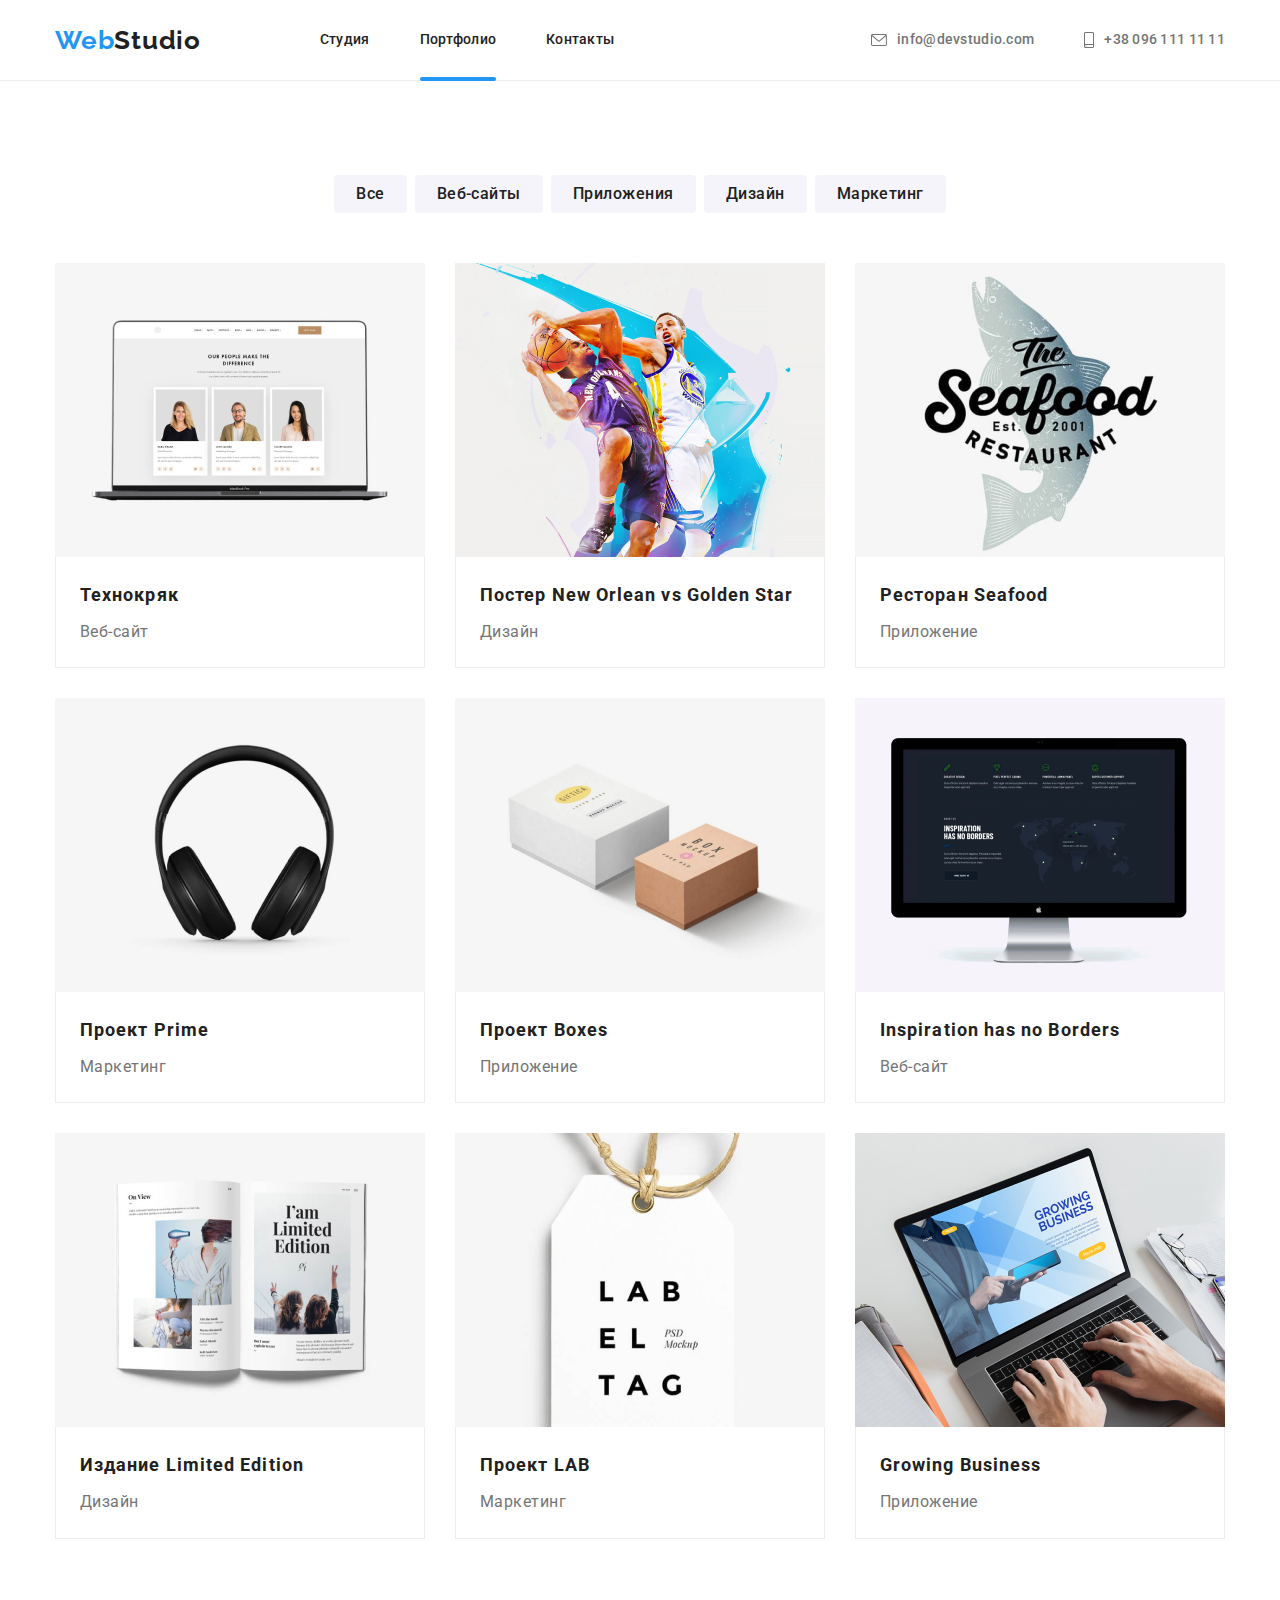
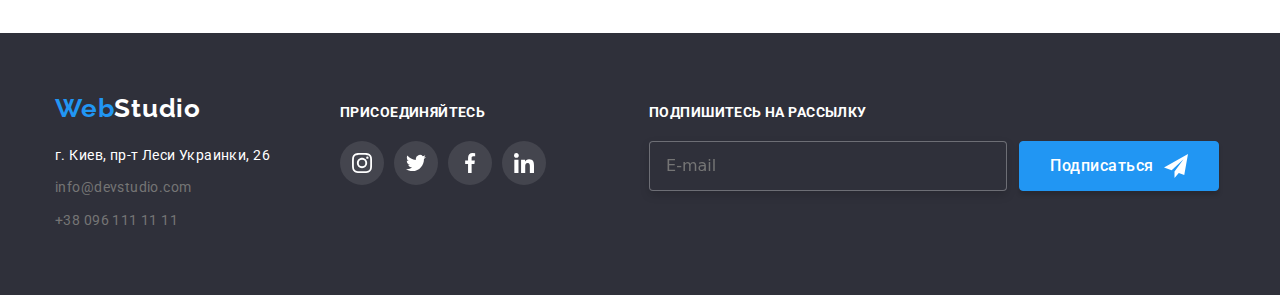
==== commit 8c19f7c4: "видалено класс - no-dots" ====
--- a/portfolio.html
+++ b/portfolio.html
@@ -15,9 +15,9 @@
 <body>
     <header class="header">
         <div class="container container-header">
-            <a href="index.html" class="logo logo--blue no-dots">Web<span class="logo--black">Studio</span></a>
+            <a href="index.html" class="logo logo--blue">Web<span class="logo--black">Studio</span></a>
             <nav class="nav">
-                <ul class="nav-list no-dots">
+                <ul class="nav-list">
                     <li class="nav-list__item"><a class="nav-list__link nav-list__link--aim" href="index.html">Студия</a></li>
                     <li class="nav-list__item"><a class="nav-list__link nav-list__link--aim nav-list__link--current" href="portfolio.html">Портфолио</a></li>
                     <li class="nav-list__item"><a class="nav-list__link nav-list__link--aim" href="contact">Контакты</a></li>
@@ -25,10 +25,10 @@
             </nav>
             <div class="thumb">
                 <ul class="contact">
-                    <li class="contact__link no-dots">
+                    <li class="contact__link">
                         <a class="contact__item contact__item--aim" href="mailto:info@devstudio.com">
                             <svg class="contact__img" width="16" height="12"><use href="./img/icons.svg#icon-envelope-1"></use></svg>info@devstudio.com</a></li>
-                    <li class="contact__link no-dots">
+                    <li class="contact__link">
                         <a class="contact__item contact__item--aim" href="tel:+380961111111">
                             <svg class="contact__img" width="10" height="16"><use href="./img/icons.svg#icon-smartphone-2"></use></svg>+38 096 111 11 11</a></li>
                 </ul>
@@ -39,7 +39,7 @@
     <div class="container">
     <section class="portfolio"> 
         <h1 class="portfolio__title">Портфолио</h1>
-        <ul class="filter-list no-dots">
+        <ul class="filter-list">
             <li class="filter-list__item">
                 <button class="button button--hue" type="button">Все</button>
             </li>
@@ -57,7 +57,7 @@
             </li> 
         </ul>
         <h2 class="project__title">Примеры проектов</h2>
-        <ul class="project__list no-dots">
+        <ul class="project__list">
             <li class="project__item project__item--frame">
                 <div class="project__thumb project__thumb--text-flow">
                     <img class="project__img" src="img/portfolio-1.jpg" alt="Веб-сайт" width="370">
@@ -184,12 +184,12 @@
             <div class="all-footer">
                 <div class="thumb">
                     <div class="logo-footer">
-                        <a class="logo logo--blue no-dots" href="index.html">Web<span class="logo logo--white">Studio</span></a>
+                        <a class="logo logo--blue" href="index.html">Web<span class="logo logo--white">Studio</span></a>
                     </div>
                     <address class="address">
                         <p class="address__text">г. Киев, пр-т Леси Украинки, 26</p>
-                        <a class="address__item address__item--aim no-dots" href="mailto:info@devstudio.com">info@devstudio.com</a>
-                        <a class="address__item address__item--aim no-dots" href="tel:+380961111111">+38 096 111 11 11</a>
+                        <a class="address__item address__item--aim" href="mailto:info@devstudio.com">info@devstudio.com</a>
+                        <a class="address__item address__item--aim" href="tel:+380961111111">+38 096 111 11 11</a>
                     </address>
                 </div>
                 <div class="footer-social">
--- a/css/main.min.css
+++ b/css/main.min.css
@@ -1,2 +1,2 @@
-:root{--second-text: rgba(255, 255, 255, 1);--main-text: rgba(33, 33, 33, 1);--hover-text: rgba(33, 150, 243, 1);--link-text: rgba(117, 117, 117, 1);--address-text-op60: rgba(255, 255, 255, 0.6);--section: rgba(47, 48, 58, 1);--section-team: rgba(245, 244, 250, 1);--social-networks: rgba(175, 177, 184, 1)}html,body{max-width:1600px;margin:auto}h1,h2,h3,p{margin:0}img{display:block;max-width:100%}.no-dots{list-style:none;text-decoration:none}.container{width:1200px;padding:0 15px;margin:0 auto}.header{background-color:var(--second-text);border-bottom:1px solid #ececec}.container-header{min-height:80px;display:-webkit-box;display:-ms-flexbox;display:flex;-webkit-box-pack:justify;-ms-flex-pack:justify;justify-content:space-between;-webkit-box-align:center;-ms-flex-align:center;align-items:center}.logo{font-family:Raleway, sans-serif;font-style:normal;font-weight:bold;font-size:26px;line-height:1.19;letter-spacing:0.03em}.logo--blue{color:var(--hover-text)}.logo--black{color:var(--main-text)}.nav-list{font-family:Roboto, sans-serif;font-style:normal;font-weight:500;font-size:14px;line-height:1.14;letter-spacing:0.02em;margin:0px;margin-left:93px;padding:0px;display:-webkit-box;display:-ms-flexbox;display:flex}.nav-list__link--current{color:var(--hover-text);position:relative}.nav-list__link--current::after{position:absolute;display:block;content:" ";left:0;bottom:-1px;width:100%;height:4px;background-color:var(--hover-text);border-radius:2px;opacity:0}.nav-list__link--current::after{opacity:1;-webkit-transition:opacity 250ms cubic-bezier(0.4, 0, 0.2, 1);transition:opacity 250ms cubic-bezier(0.4, 0, 0.2, 1)}.nav-list__item:last-child{margin-right:181px}.nav-list__link:first-child{margin-left:0px}.nav-list__link{display:block;text-decoration:none;padding:32px 0px 32px 0px;margin:0px 50px 0px 50px;color:var(--main-text)}.nav-list__link--aim:hover,.nav-list__link--aim:focus{color:var(--hover-text);-webkit-transition:color 250ms cubic-bezier(0.4, 0, 0.2, 1);transition:color 250ms cubic-bezier(0.4, 0, 0.2, 1)}.contact{font-family:Roboto, sans-serif;font-style:normal;font-weight:500;font-size:14px;line-height:1.14;letter-spacing:0.02em;margin:0px;padding:0px;display:-webkit-box;display:-ms-flexbox;display:flex}.contact__link:first-child{padding-right:50px}.contact__item{list-style:none;text-decoration:none;color:var(--link-text)}.contact__item--aim:hover,.contact__item--aim:focus{color:var(--hover-text);-webkit-transition:color 250ms cubic-bezier(0.4, 0, 0.2, 1);transition:color 250ms cubic-bezier(0.4, 0, 0.2, 1)}.contact__img{display:inline-block;margin-right:10px;vertical-align:middle;fill:#757575}.contact__item--aim:hover .contact__img{fill:var(--hover-text);-webkit-transition:fill 250ms cubic-bezier(0.4, 0, 0.2, 1);transition:fill 250ms cubic-bezier(0.4, 0, 0.2, 1)}.hero{background-color:var(--section);background-image:-webkit-gradient(linear, left top, left bottom, from(rgba(47,48,58,0.4)), to(rgba(47,48,58,0.4))),url(../img/hero-img.jpg);background-image:linear-gradient(rgba(47,48,58,0.4), rgba(47,48,58,0.4)),url(../img/hero-img.jpg);max-width:1600px}.hero-section{display:block;padding-bottom:200px}.hero-section__title{font-family:Roboto, sans-serif;font-style:normal;font-weight:900;font-size:44px;line-height:1.36;text-align:center;letter-spacing:0.06em;text-transform:uppercase;color:var(--second-text);display:inline-block;padding-top:200px;padding-bottom:30px;padding-left:272px;padding-right:272px}.hero-section__button{font-family:Roboto, sans-serif;font-style:normal;font-weight:bold;font-size:16px;line-height:1.87;-webkit-box-align:center;-ms-flex-align:center;align-items:center;text-align:center;letter-spacing:0.06em;display:block;white-space:nowrap;margin-left:auto;margin-right:auto;background-color:var(--hover-text);color:var(--second-text);padding:10px 32px 10px 32px;max-width:200px;-webkit-box-shadow:0px 4px 4px rgba(0,0,0,0.15);box-shadow:0px 4px 4px rgba(0,0,0,0.15);border:2px solid var(--hover-text);border-radius:4px;cursor:pointer}.features__title{display:none}.features__list{margin:0px;padding-top:94px;padding-bottom:94px;padding-left:0px;display:-webkit-box;display:-ms-flexbox;display:flex}.features__item{font-family:Roboto, sans-serif;font-style:normal;font-weight:bold;font-size:14px;line-height:16px;letter-spacing:0.03em;text-transform:uppercase;color:var(--main-text);width:270px}.features__item:nth-last-child(n+1){margin-left:30px}.features__item:first-child{margin-left:0px}.features__icon{margin-bottom:30px;width:270px;height:120px;display:-webkit-box;display:-ms-flexbox;display:flex;-webkit-box-align:center;-ms-flex-align:center;align-items:center;-webkit-box-pack:center;-ms-flex-pack:center;justify-content:center;background-color:#f5f4fa}.features__subtitle{padding-bottom:10px}.features__text{font-family:Roboto, sans-serif;font-style:normal;font-weight:normal;font-size:14px;line-height:1.71;letter-spacing:0.03em;text-transform:none;color:var(--link-text);display:inline}.doing__title{font-family:Roboto, sans-serif;font-style:normal;font-weight:bold;font-size:36px;line-height:1.2;text-align:center;letter-spacing:0.03em;color:var(--main-text);padding-bottom:50px}.doing__list{margin-top:0px;margin-bottom:0px;padding-bottom:94px;padding-left:0px;display:-webkit-box;display:-ms-flexbox;display:flex;-webkit-box-pack:justify;-ms-flex-pack:justify;justify-content:space-between}.doing__img{position:relative}.doing__img:nth-last-child(n+1){margin-left:30px}.doing__img:first-child{margin-left:0px}.doing__text{font-family:Roboto, sans-serif;font-weight:700;font-size:14px;line-height:1.2;text-align:center;letter-spacing:0.03em;text-transform:uppercase;color:var(--second-text);display:-webkit-box;display:-ms-flexbox;display:flex;-webkit-box-pack:center;-ms-flex-pack:center;justify-content:center;-webkit-box-align:center;-ms-flex-align:center;align-items:center;padding-top:27px;padding-bottom:27px;background-color:rgba(47,48,58,0.8);position:absolute;right:0;bottom:0;left:0}.team{background-color:var(--section-team)}.team__title{font-family:Roboto, sans-serif;font-style:normal;font-weight:bold;font-size:36px;line-height:1.2;text-align:center;letter-spacing:0.03em;color:var(--main-text);padding-top:94px;padding-bottom:50px}.card__list{margin-top:0px;margin-bottom:0px;padding-left:0px;padding:0px 0px 94px 0px;display:-webkit-box;display:-ms-flexbox;display:flex;-webkit-box-orient:horizontal;-webkit-box-direction:normal;-ms-flex-direction:row;flex-direction:row}.card__item{display:-webkit-box;display:-ms-flexbox;display:flex;-webkit-box-orient:vertical;-webkit-box-direction:normal;-ms-flex-direction:column;flex-direction:column;-webkit-box-shadow:0px 1px 3px rgba(0,0,0,0.12),0px 1px 1px rgba(0,0,0,0.14),0px 2px 1px rgba(0,0,0,0.2);box-shadow:0px 1px 3px rgba(0,0,0,0.12),0px 1px 1px rgba(0,0,0,0.14),0px 2px 1px rgba(0,0,0,0.2);border-radius:0px 0px 4px 4px}.card__item:nth-last-child(n+1){margin-left:30px}.card__item:first-child{margin-left:0px}.card__img{display:-webkit-box;display:-ms-flexbox;display:flex;-webkit-box-align:start;-ms-flex-align:start;align-items:flex-start;padding-bottom:30px}.card__content,.card__img{background-color:#fff}.card__name{font-family:Roboto, sans-serif;font-style:normal;font-weight:500;font-size:16px;line-height:1.9;text-align:center;letter-spacing:0.03em;color:var(--main-text);padding-bottom:10px}.card__text{font-family:Roboto, sans-serif;font-style:normal;font-weight:normal;font-size:16px;line-height:1.9;text-align:center;letter-spacing:0.03em;color:var(--link-text);padding-bottom:16px}.socials{list-style:none;display:-webkit-box;display:-ms-flexbox;display:flex;-webkit-box-pack:center;-ms-flex-pack:center;justify-content:center;-webkit-box-align:center;-ms-flex-align:center;align-items:center;padding:0px;padding-bottom:30px}.social__item:nth-last-child(n+1){margin-right:10px}.social__link{display:-webkit-box;display:-ms-flexbox;display:flex;-webkit-box-pack:center;-ms-flex-pack:center;justify-content:center;-webkit-box-align:center;-ms-flex-align:center;align-items:center;width:44px;height:44px;border-radius:50%;background-color:#fff;fill:var(--social-networks)}.social__link--aim:hover{fill:#fff;background-color:var(--hover-text);-webkit-transition:fill 250ms cubic-bezier(0.4, 0, 0.2, 1),background-color 250ms cubic-bezier(0.4, 0, 0.2, 1);transition:fill 250ms cubic-bezier(0.4, 0, 0.2, 1),background-color 250ms cubic-bezier(0.4, 0, 0.2, 1)}.customers__title{font-family:Roboto, sans-serif;font-style:normal;font-weight:bold;font-size:36px;line-height:1.2;text-align:center;letter-spacing:0.03em;color:var(--main-text);padding-top:94px;padding-bottom:50px}.customers__list{display:-webkit-box;display:-ms-flexbox;display:flex;margin:0px;padding-left:0px;padding-bottom:94px;-webkit-box-pack:center;-ms-flex-pack:center;justify-content:center;-webkit-box-align:center;-ms-flex-align:center;align-items:center}.customers__item{display:-webkit-box;display:-ms-flexbox;display:flex;-webkit-box-align:center;-ms-flex-align:center;align-items:center;-webkit-box-pack:center;-ms-flex-pack:center;justify-content:center;width:170px;height:90px;border:1px solid var(--social-networks);border-radius:4px;margin-left:30px}.customers__item:first-child{margin-left:0px}.customers__item--aim:hover{border:1px solid var(--hover-text);border-radius:4px;-webkit-transition:border 250ms cubic-bezier(0.4, 0, 0.2, 1);transition:border 250ms cubic-bezier(0.4, 0, 0.2, 1)}.customers__link{display:-webkit-box;display:-ms-flexbox;display:flex;-webkit-box-align:center;-ms-flex-align:center;align-items:center;-webkit-box-pack:center;-ms-flex-pack:center;justify-content:center;width:100%;height:100%;fill:var(--social-networks)}.customers__link--aim:hover{fill:var(--hover-text);-webkit-transition:fill 250ms cubic-bezier(0.4, 0, 0.2, 1);transition:fill 250ms cubic-bezier(0.4, 0, 0.2, 1)}.footer{background-color:var(--section)}.all-footer{display:-webkit-box;display:-ms-flexbox;display:flex}.logo--white{color:var(--second-text)}.logo-footer{padding-top:60px;padding-bottom:20px}.address{font-family:Roboto, sans-serif;font-style:normal;font-weight:normal;font-size:14px;line-height:1.7;letter-spacing:0.03em;display:-webkit-box;display:-ms-flexbox;display:flex;-webkit-box-orient:vertical;-webkit-box-direction:normal;-ms-flex-direction:column;flex-direction:column}.address__text{padding-bottom:9px}.address__text{color:var(--second-text)}.address__item:last-child{display:inline;margin-top:9px;margin-bottom:60px}.address__item{color:var(--link-text)}.address__item--aim:hover,.address__item--aim:focus{color:var(--hover-text);-webkit-transition:color 250ms cubic-bezier(0.4, 0, 0.2, 1);transition:color 250ms cubic-bezier(0.4, 0, 0.2, 1)}.footer-social{-webkit-box-pack:center;-ms-flex-pack:center;justify-content:center;-webkit-box-align:center;-ms-flex-align:center;align-items:center;margin-top:72px;margin-bottom:100px;margin-left:70px}.footer-social__title{font-family:Roboto, sans-serif;font-style:normal;font-weight:bold;font-size:14px;line-height:1.14;letter-spacing:0.03em;text-transform:uppercase;color:var(--second-text);padding-bottom:20px}.footer-social__list{list-style:none;display:-webkit-box;display:-ms-flexbox;display:flex;margin:0px;padding-bottom:0px;-webkit-box-pack:center;-ms-flex-pack:center;justify-content:center;-webkit-box-align:center;-ms-flex-align:center;align-items:center;padding:0px}.footer-social__item:nth-last-child(n+1){margin-right:10px}.footer-social__link{display:-webkit-box;display:-ms-flexbox;display:flex;-webkit-box-pack:center;-ms-flex-pack:center;justify-content:center;-webkit-box-align:center;-ms-flex-align:center;align-items:center;width:44px;height:44px;border-radius:50%;background-color:rgba(255,255,255,0.1);fill:var(--second-text)}.footer-social__link--aim:hover{fill:#fff;background-color:var(--hover-text);-webkit-transition:fill 250ms cubic-bezier(0.4, 0, 0.2, 1),background-color 250ms cubic-bezier(0.4, 0, 0.2, 1);transition:fill 250ms cubic-bezier(0.4, 0, 0.2, 1),background-color 250ms cubic-bezier(0.4, 0, 0.2, 1)}.newsletter{display:-webkit-box;display:-ms-flexbox;display:flex;-webkit-box-align:center;-ms-flex-align:center;align-items:center;-webkit-box-pack:center;-ms-flex-pack:center;justify-content:center;margin-left:93px;margin-bottom:94px;margin-top:72px}.newsletter__form{display:-webkit-box;display:-ms-flexbox;display:flex;-webkit-box-orient:vertical;-webkit-box-direction:normal;-ms-flex-direction:column;flex-direction:column}.newsletter__title{font-family:Roboto, sans-serif;font-style:normal;font-weight:bold;font-size:14px;line-height:1.14;letter-spacing:0.03em;text-transform:uppercase;color:var(--second-text);padding-bottom:20px}.newsletter__items{display:-webkit-box;display:-ms-flexbox;display:flex;padding-bottom:10px}.newsletter__input{padding:0px;width:358px;height:50px;padding-left:16px;background-color:var(--section);border:1px solid rgba(255,255,255,0.3);-webkit-filter:drop-shadow(0px 4px 4px rgba(0,0,0,0.15));filter:drop-shadow(0px 4px 4px rgba(0,0,0,0.15));border-radius:4px}.newsletter__button{font-family:Roboto, sans-serif;font-style:normal;font-weight:500;font-size:16px;line-height:1.6;text-align:center;letter-spacing:0.03em;border:solid 1px var(--hover-text);padding:6px 22px 6px 22px;border-radius:4px;cursor:pointer;display:-webkit-box;display:-ms-flexbox;display:flex;-webkit-box-align:center;-ms-flex-align:center;align-items:center;-webkit-box-pack:center;-ms-flex-pack:center;justify-content:center;margin-left:12px;padding-top:10px;padding-bottom:10px;color:var(--second-text);background-color:var(--hover-text);width:200px;height:50px;-webkit-box-shadow:0px 4px 4px rgba(0,0,0,0.15);box-shadow:0px 4px 4px rgba(0,0,0,0.15)}.newsletter__img{margin-left:10px}.container{width:1200px;padding:0 15px;margin:0 auto}.portfolio{background-color:var(--second-text)}.portfolio__title{display:none}.button{font-family:Roboto, sans-serif;font-style:normal;font-weight:500;font-size:16px;line-height:1.6;text-align:center;letter-spacing:0.03em;border:none;background-color:var(--section-team);color:var(--main-text);outline:none;padding:6px 22px 6px 22px;border-radius:4px;cursor:pointer}.button--hue:hover,.button--hue:focus{background-color:var(--hover-text);color:var(--second-text);-webkit-box-shadow:0px 3px 1px rgba(0,0,0,0.1),0px 1px 2px rgba(0,0,0,0.08),0px 2px 2px rgba(0,0,0,0.12);box-shadow:0px 3px 1px rgba(0,0,0,0.1),0px 1px 2px rgba(0,0,0,0.08),0px 2px 2px rgba(0,0,0,0.12);border-radius:4px;-webkit-transition:background-color 250ms cubic-bezier(0.4, 0, 0.2, 1),color 250ms cubic-bezier(0.4, 0, 0.2, 1),-webkit-box-shadow 250ms cubic-bezier(0.4, 0, 0.2, 1);transition:background-color 250ms cubic-bezier(0.4, 0, 0.2, 1),color 250ms cubic-bezier(0.4, 0, 0.2, 1),-webkit-box-shadow 250ms cubic-bezier(0.4, 0, 0.2, 1);transition:background-color 250ms cubic-bezier(0.4, 0, 0.2, 1),color 250ms cubic-bezier(0.4, 0, 0.2, 1),box-shadow 250ms cubic-bezier(0.4, 0, 0.2, 1);transition:background-color 250ms cubic-bezier(0.4, 0, 0.2, 1),color 250ms cubic-bezier(0.4, 0, 0.2, 1),box-shadow 250ms cubic-bezier(0.4, 0, 0.2, 1),-webkit-box-shadow 250ms cubic-bezier(0.4, 0, 0.2, 1)}.filter-list{margin:0px;padding-bottom:50px;padding-top:94px;padding-left:0px;display:-webkit-box;display:-ms-flexbox;display:flex;-webkit-box-pack:center;-ms-flex-pack:center;justify-content:center}.filter-list:nth-last-child(n+1){margin:0px -8px}.filter-list__item{margin-left:8px}.filter-list__item:first-child{margin-left:0px}.project__title{display:none}.project__name{font-family:Roboto, sans-serif;font-style:normal;font-weight:bold;font-size:18px;line-height:2;letter-spacing:0.06em;color:var(--main-text)}.project__text{font-family:Roboto, sans-serif;font-style:normal;font-weight:normal;font-size:16px;line-height:1.9;letter-spacing:0.03em;color:var(--link-text);margin-top:4px}.project__list{margin:0px;padding:0px;display:-webkit-box;display:-ms-flexbox;display:flex;-ms-flex-wrap:wrap;flex-wrap:wrap;margin-top:-30px;margin-left:-30px;padding-bottom:94px}.project__item{-ms-flex-preferred-size:calc(100% / 3 - 30px);flex-basis:calc(100% / 3 - 30px);margin-top:30px;margin-left:30px;position:relative}.project__item--frame:hover{background:#FFFFFF;outline:1px solid #EEEEEE;-webkit-box-shadow:0px 1px 1px rgba(0,0,0,0.12),0px 4px 4px rgba(0,0,0,0.06),1px 4px 6px rgba(0,0,0,0.16);box-shadow:0px 1px 1px rgba(0,0,0,0.12),0px 4px 4px rgba(0,0,0,0.06),1px 4px 6px rgba(0,0,0,0.16);-webkit-transition:background 250ms cubic-bezier(0.4, 0, 0.2, 1),border 250ms cubic-bezier(0.4, 0, 0.2, 1),-webkit-box-shadow 250ms cubic-bezier(0.4, 0, 0.2, 1);transition:background 250ms cubic-bezier(0.4, 0, 0.2, 1),border 250ms cubic-bezier(0.4, 0, 0.2, 1),-webkit-box-shadow 250ms cubic-bezier(0.4, 0, 0.2, 1);transition:background 250ms cubic-bezier(0.4, 0, 0.2, 1),border 250ms cubic-bezier(0.4, 0, 0.2, 1),box-shadow 250ms cubic-bezier(0.4, 0, 0.2, 1);transition:background 250ms cubic-bezier(0.4, 0, 0.2, 1),border 250ms cubic-bezier(0.4, 0, 0.2, 1),box-shadow 250ms cubic-bezier(0.4, 0, 0.2, 1),-webkit-box-shadow 250ms cubic-bezier(0.4, 0, 0.2, 1)}.project__content{padding:20px 24px;border-right:1px solid #eee;border-bottom:1px solid #eee;border-left:1px solid #eee}.project__thumb{position:relative;cursor:pointer}.project-hover{position:absolute;top:0%;left:0%;right:0%;overflow:hidden;width:100%;height:294px}.project-hover__text{font-family:Roboto, sans-serif;font-style:normal;font-weight:400;font-size:18px;line-height:1.55;letter-spacing:0.03em;text-align:left;color:var(--second-text);display:block;content:" ";padding:63px 24px;max-width:100%;height:294px;position:absolute;opacity:0;background-color:rgba(33,150,243,0.9);-webkit-transform:translateY(100%);transform:translateY(100%);-webkit-transition:-webkit-transform 250ms cubic-bezier(0.4, 0, 0.2, 1);transition:-webkit-transform 250ms cubic-bezier(0.4, 0, 0.2, 1);transition:transform 250ms cubic-bezier(0.4, 0, 0.2, 1);transition:transform 250ms cubic-bezier(0.4, 0, 0.2, 1), -webkit-transform 250ms cubic-bezier(0.4, 0, 0.2, 1)}.project-hover--text-flow:hover .project-hover__text{top:0;left:0;opacity:1;background-color:rgba(33,150,243,0.9);-webkit-transform:translateY(0);transform:translateY(0)}.project__thumb--text-flow:hover .project-hover__text{top:0;left:0;opacity:1;background-color:rgba(33,150,243,0.9);-webkit-transform:translateY(0);transform:translateY(0)}.backdrop{position:fixed;top:0;left:0;width:100%;height:100%;background-color:rgba(0,0,0,0.2);-webkit-transition:opacity 250ms cubic-bezier(0.4, 0, 0.2, 1);transition:opacity 250ms cubic-bezier(0.4, 0, 0.2, 1)}.backdrop.is-hidden{opacity:0;pointer-events:none}.modal{-webkit-transform:translate(-50%, -50%) scale(0.7);transform:translate(-50%, -50%) scale(0.7)}.modal{min-width:528px;min-height:581px;background-color:var(--second-text);position:absolute;top:50%;left:50%;-webkit-transform:translate(-50%, -50%) scale(0.7);transform:translate(-50%, -50%) scale(0.7);border-radius:4px}.modal__button{position:absolute;top:8px;right:8px;height:30px;width:30px;border:1px solid rgba(0,0,0,0.1);border-radius:50%;background-color:var(--white-text);cursor:pointer;outline:none;-webkit-transition:fill 250ms cubic-bezier(0.4, 0, 0.2, 1);transition:fill 250ms cubic-bezier(0.4, 0, 0.2, 1)}.modal__x{fill:#000;position:absolute;top:50%;left:50%;-webkit-transform:translate(-50%, -50%);transform:translate(-50%, -50%)}.modal__button--fill:hover .modal__x{fill:var(--hover-text)}.modal__title{font-family:Roboto, sans-serif;font-style:normal;font-weight:700;font-size:20px;line-height:1,15;text-align:center;letter-spacing:0.03em;color:var(--main-text);padding-top:40px;padding-bottom:12px}.modal__forms{display:-webkit-box;display:-ms-flexbox;display:flex;-webkit-box-orient:vertical;-webkit-box-direction:normal;-ms-flex-direction:column;flex-direction:column;padding-left:40px;padding-right:40px}.form-name{display:-webkit-box;display:-ms-flexbox;display:flex;-webkit-box-orient:vertical;-webkit-box-direction:normal;-ms-flex-direction:column;flex-direction:column;position:relative}.form-name__label{font-family:Roboto, sans-serif;font-style:normal;font-weight:normal;font-size:12px;line-height:1,2;letter-spacing:0.01em;color:var(--link-text);padding-bottom:4px}.form-name__input{width:100%;height:40px;padding-left:42px;border:1px solid rgba(33,33,33,0.2);border-radius:4px;outline:none}.form-name__input--target:focus{border:1px solid var(--hover-text);outline:none;-webkit-transition:border 250ms cubic-bezier(0.4, 0, 0.2, 1);transition:border 250ms cubic-bezier(0.4, 0, 0.2, 1)}.form-name__img{position:absolute;top:65%;left:15px;-webkit-transform:translateY(-50%);transform:translateY(-50%)}.form-name__input--target:focus ~ .form-name__img{fill:var(--hover-text);-webkit-transition:fill 250ms cubic-bezier(0.4, 0, 0.2, 1);transition:fill 250ms cubic-bezier(0.4, 0, 0.2, 1)}.form-tel{display:-webkit-box;display:-ms-flexbox;display:flex;-webkit-box-orient:vertical;-webkit-box-direction:normal;-ms-flex-direction:column;flex-direction:column;padding-top:10px;position:relative}.form-tel__label{font-family:Roboto, sans-serif;font-style:normal;font-weight:normal;font-size:12px;line-height:1,2;letter-spacing:0.01em;color:var(--link-text);padding-bottom:4px}.form-tel__input{width:100%;height:40px;padding-left:42px;border:1px solid rgba(33,33,33,0.2);border-radius:4px;outline:none}.form-tel__input--target:focus{border:1px solid var(--hover-text);outline:none;-webkit-transition:border 250ms cubic-bezier(0.4, 0, 0.2, 1);transition:border 250ms cubic-bezier(0.4, 0, 0.2, 1)}.form-tel__img{position:absolute;top:70%;left:15px;-webkit-transform:translateY(-50%);transform:translateY(-50%)}.form-tel__input--target:focus ~ .form-tel__img{fill:var(--hover-text);-webkit-transition:fill 250ms cubic-bezier(0.4, 0, 0.2, 1);transition:fill 250ms cubic-bezier(0.4, 0, 0.2, 1)}.form-mail{display:-webkit-box;display:-ms-flexbox;display:flex;-webkit-box-orient:vertical;-webkit-box-direction:normal;-ms-flex-direction:column;flex-direction:column;padding-top:10px;position:relative}.form-mail__label{font-family:Roboto, sans-serif;font-style:normal;font-weight:normal;font-size:12px;line-height:1,2;letter-spacing:0.01em;color:var(--link-text);padding-bottom:4px}.form-mail__input{width:100%;height:40px;padding-left:42px;border:1px solid rgba(33,33,33,0.2);border-radius:4px;outline:none}.form-mail__input--target:focus{border:1px solid var(--hover-text);outline:none;-webkit-transition:border 250ms cubic-bezier(0.4, 0, 0.2, 1);transition:border 250ms cubic-bezier(0.4, 0, 0.2, 1)}.form-mail__img{position:absolute;top:70%;left:15px;-webkit-transform:translateY(-50%);transform:translateY(-50%)}.form-mail__input--target:focus ~ .form-mail__img{fill:var(--hover-text);-webkit-transition:fill 250ms cubic-bezier(0.4, 0, 0.2, 1);transition:fill 250ms cubic-bezier(0.4, 0, 0.2, 1)}.form-textarea{display:-webkit-box;display:-ms-flexbox;display:flex;-webkit-box-orient:vertical;-webkit-box-direction:normal;-ms-flex-direction:column;flex-direction:column;padding-top:10px;position:relative}.form-textarea__label{font-family:Roboto, sans-serif;font-style:normal;font-weight:normal;font-size:12px;line-height:1,2;letter-spacing:0.01em;color:var(--link-text);padding-bottom:4px}.form-textarea__ta{width:100%;height:120px;padding:12px 16px;color:var(--main-text);border:1px solid rgba(33,33,33,0.2);border-radius:4px;outline:none;resize:none}.form-textarea__ta--target:focus{padding:12px 16px;border:1px solid var(--hover-text);outline:none;resize:none;-webkit-transition:border 250ms cubic-bezier(0.4, 0, 0.2, 1);transition:border 250ms cubic-bezier(0.4, 0, 0.2, 1)}.form-textarea__ta--target::-webkit-input-placeholder{color:rgba(117,117,117,0.5)}.form-checkbox{padding-top:20px;padding-left:12px;position:relative}.form-checkbox__label{display:inline;text-align:center;-webkit-box-pack:center;-ms-flex-pack:center;justify-content:center;-webkit-box-align:center;-ms-flex-align:center;align-items:center}.form-checkbox__input{display:inline-block;-webkit-appearance:none;width:16px;height:15px;border:2px solid var(--main-text);border-radius:2px;outline:none}.form-checkbox__img{display:none;position:absolute;width:16px;height:15px;left:12px;top:20px}.form-checkbox__input--custom-check:checked{border:2px solid var(--hover-text);border-radius:2px;background-origin:border-box}.form-checkbox__input--custom-check:checked+.form-checkbox__img{outline:none;display:inline-block;background-color:var(--hover-text);background-origin:border-box;border-radius:2px}.form-checkbox__text{font-family:Roboto, sans-serif;font-style:normal;font-weight:400;font-size:14px;line-height:1,71;letter-spacing:0.03em;color:#757575;margin-left:8px;vertical-align:top}.form-checkbox__link{font-family:Roboto, sans-serif;font-style:normal;font-weight:400;font-size:14px;line-height:1,71;letter-spacing:0.03em;color:var(--hover-text);vertical-align:top}.button-send{font-family:Roboto, sans-serif;font-style:normal;font-weight:500;font-size:16px;line-height:1.6;text-align:center;letter-spacing:0.03em;border:solid 1px var(--hover-text);border-radius:4px;cursor:pointer;display:-webkit-box;display:-ms-flexbox;display:flex;-webkit-box-align:center;-ms-flex-align:center;align-items:center;-webkit-box-pack:center;-ms-flex-pack:center;justify-content:center;margin-top:30px;margin-left:124px;padding-top:10px;padding-bottom:10px;color:var(--second-text);background-color:var(--hover-text);width:200px;height:50px;-webkit-box-shadow:0px 4px 4px rgba(0,0,0,0.15);box-shadow:0px 4px 4px rgba(0,0,0,0.15)}
+/*! modern-normalize v1.0.0 | MIT License | https://github.com/sindresorhus/modern-normalize */*,::after,::before{-webkit-box-sizing:border-box;box-sizing:border-box}:root{-moz-tab-size:4;-o-tab-size:4;tab-size:4}html{line-height:1.15;-webkit-text-size-adjust:100%}body{margin:0}body{font-family:system-ui,-apple-system,'Segoe UI',Roboto,Helvetica,Arial,sans-serif,'Apple Color Emoji','Segoe UI Emoji'}hr{height:0;color:inherit}abbr[title]{-webkit-text-decoration:underline dotted;text-decoration:underline dotted}b,strong{font-weight:bolder}code,kbd,pre,samp{font-family:ui-monospace,SFMono-Regular,Consolas,'Liberation Mono',Menlo,monospace;font-size:1em}small{font-size:80%}sub,sup{font-size:75%;line-height:0;position:relative;vertical-align:baseline}sub{bottom:-.25em}sup{top:-.5em}table{text-indent:0;border-color:inherit}button,input,optgroup,select,textarea{font-family:inherit;font-size:100%;line-height:1.15;margin:0}button,select{text-transform:none}[type=button],[type=reset],[type=submit],button{-webkit-appearance:button}::-moz-focus-inner{border-style:none;padding:0}:-moz-focusring{outline:1px dotted ButtonText}:-moz-ui-invalid{box-shadow:none}legend{padding:0}progress{vertical-align:baseline}::-webkit-inner-spin-button,::-webkit-outer-spin-button{height:auto}[type=search]{-webkit-appearance:textfield;outline-offset:-2px}::-webkit-search-decoration{-webkit-appearance:none}::-webkit-file-upload-button{-webkit-appearance:button;font:inherit}summary{display:list-item}html,body{max-width:1600px;margin:auto}h1,h2,h3,p{margin:0}img{display:block;max-width:100%}ul,a{list-style:none;text-decoration:none}.container{width:1200px;padding:0 15px;margin:0 auto}.header{background-color:#fff;border-bottom:1px solid #ececec}.container-header{min-height:80px;display:-webkit-box;display:-ms-flexbox;display:flex;-webkit-box-pack:justify;-ms-flex-pack:justify;justify-content:space-between;-webkit-box-align:center;-ms-flex-align:center;align-items:center}.logo{font-family:Raleway, sans-serif;font-style:normal;font-weight:bold;font-size:26px;line-height:1.19;letter-spacing:0.03em}.logo--blue{color:#2196f3}.logo--black{color:#212121}.nav-list{font-family:Roboto, sans-serif;font-style:normal;font-weight:500;font-size:14px;line-height:1.14;letter-spacing:0.02em;margin:0px;margin-left:93px;padding:0px;display:-webkit-box;display:-ms-flexbox;display:flex}.nav-list__link--current{color:#2196f3;position:relative}.nav-list__link--current::after{position:absolute;display:block;content:" ";left:0;bottom:-1px;width:100%;height:4px;background-color:#2196f3;border-radius:2px;opacity:0}.nav-list__link--current::after{opacity:1;-webkit-transition:opacity 250ms cubic-bezier(0.4, 0, 0.2, 1);transition:opacity 250ms cubic-bezier(0.4, 0, 0.2, 1)}.nav-list__item:last-child{margin-right:181px}.nav-list__link:first-child{margin-left:0px}.nav-list__link{display:block;text-decoration:none;padding:32px 0px 32px 0px;margin:0px 50px 0px 50px;color:#212121}.nav-list__link--aim:hover,.nav-list__link--aim:focus{color:#2196f3;-webkit-transition:color 250ms cubic-bezier(0.4, 0, 0.2, 1);transition:color 250ms cubic-bezier(0.4, 0, 0.2, 1)}.contact{font-family:Roboto, sans-serif;font-style:normal;font-weight:500;font-size:14px;line-height:1.14;letter-spacing:0.02em;margin:0px;padding:0px;display:-webkit-box;display:-ms-flexbox;display:flex}.contact__link:first-child{padding-right:50px}.contact__item{list-style:none;text-decoration:none;color:#757575}.contact__item--aim:hover,.contact__item--aim:focus{color:#2196f3;-webkit-transition:color 250ms cubic-bezier(0.4, 0, 0.2, 1);transition:color 250ms cubic-bezier(0.4, 0, 0.2, 1)}.contact__img{display:inline-block;margin-right:10px;vertical-align:middle;fill:#757575}.contact__item--aim:hover .contact__img{fill:#2196f3;-webkit-transition:fill 250ms cubic-bezier(0.4, 0, 0.2, 1);transition:fill 250ms cubic-bezier(0.4, 0, 0.2, 1)}.hero{background-color:#2f303a;background-image:-webkit-gradient(linear, left top, left bottom, from(rgba(47,48,58,0.4)), to(rgba(47,48,58,0.4))),url(../img/hero-img.jpg);background-image:linear-gradient(rgba(47,48,58,0.4), rgba(47,48,58,0.4)),url(../img/hero-img.jpg);max-width:1600px}.hero-section{display:block;padding-bottom:200px}.hero-section__title{font-family:Roboto, sans-serif;font-style:normal;font-weight:900;font-size:44px;line-height:1.36;text-align:center;letter-spacing:0.06em;text-transform:uppercase;color:#fff;display:inline-block;padding-top:200px;padding-bottom:30px;padding-left:272px;padding-right:272px}.hero-section__button{font-family:Roboto, sans-serif;font-style:normal;font-weight:bold;font-size:16px;line-height:1.87;-webkit-box-align:center;-ms-flex-align:center;align-items:center;text-align:center;letter-spacing:0.06em;display:block;white-space:nowrap;margin-left:auto;margin-right:auto;background-color:#2196f3;color:#fff;padding:10px 32px 10px 32px;max-width:200px;-webkit-box-shadow:0px 4px 4px rgba(0,0,0,0.15);box-shadow:0px 4px 4px rgba(0,0,0,0.15);border:2px solid #2196f3;border-radius:4px;cursor:pointer}.features__title{display:none}.features__list{margin:0px;padding-top:94px;padding-bottom:94px;padding-left:0px;display:-webkit-box;display:-ms-flexbox;display:flex}.features__item{font-family:Roboto, sans-serif;font-style:normal;font-weight:bold;font-size:14px;line-height:16px;letter-spacing:0.03em;text-transform:uppercase;color:#212121;width:270px}.features__item:nth-last-child(n+1){margin-left:30px}.features__item:first-child{margin-left:0px}.features__icon{margin-bottom:30px;width:270px;height:120px;display:-webkit-box;display:-ms-flexbox;display:flex;-webkit-box-align:center;-ms-flex-align:center;align-items:center;-webkit-box-pack:center;-ms-flex-pack:center;justify-content:center;background-color:#f5f4fa}.features__subtitle{padding-bottom:10px}.features__text{font-family:Roboto, sans-serif;font-style:normal;font-weight:normal;font-size:14px;line-height:1.71;letter-spacing:0.03em;text-transform:none;color:#757575;display:inline}.doing__title{font-family:Roboto, sans-serif;font-style:normal;font-weight:bold;font-size:36px;line-height:1.2;text-align:center;letter-spacing:0.03em;color:#212121;padding-bottom:50px}.doing__list{margin-top:0px;margin-bottom:0px;padding-bottom:94px;padding-left:0px;display:-webkit-box;display:-ms-flexbox;display:flex;-webkit-box-pack:justify;-ms-flex-pack:justify;justify-content:space-between}.doing__img{position:relative}.doing__img:nth-last-child(n+1){margin-left:30px}.doing__img:first-child{margin-left:0px}.doing__text{font-family:Roboto, sans-serif;font-weight:700;font-size:14px;line-height:1.2;text-align:center;letter-spacing:0.03em;text-transform:uppercase;color:#fff;display:-webkit-box;display:-ms-flexbox;display:flex;-webkit-box-pack:center;-ms-flex-pack:center;justify-content:center;-webkit-box-align:center;-ms-flex-align:center;align-items:center;padding-top:27px;padding-bottom:27px;background-color:rgba(47,48,58,0.8);position:absolute;right:0;bottom:0;left:0}.team{background-color:#f5f4fa}.team__title{font-family:Roboto, sans-serif;font-style:normal;font-weight:bold;font-size:36px;line-height:1.2;text-align:center;letter-spacing:0.03em;color:#212121;padding-top:94px;padding-bottom:50px}.card__list{margin-top:0px;margin-bottom:0px;padding-left:0px;padding:0px 0px 94px 0px;display:-webkit-box;display:-ms-flexbox;display:flex;-webkit-box-orient:horizontal;-webkit-box-direction:normal;-ms-flex-direction:row;flex-direction:row}.card__item{display:-webkit-box;display:-ms-flexbox;display:flex;-webkit-box-orient:vertical;-webkit-box-direction:normal;-ms-flex-direction:column;flex-direction:column;-webkit-box-shadow:0px 1px 3px rgba(0,0,0,0.12),0px 1px 1px rgba(0,0,0,0.14),0px 2px 1px rgba(0,0,0,0.2);box-shadow:0px 1px 3px rgba(0,0,0,0.12),0px 1px 1px rgba(0,0,0,0.14),0px 2px 1px rgba(0,0,0,0.2);border-radius:0px 0px 4px 4px}.card__item:nth-last-child(n+1){margin-left:30px}.card__item:first-child{margin-left:0px}.card__img{display:-webkit-box;display:-ms-flexbox;display:flex;-webkit-box-align:start;-ms-flex-align:start;align-items:flex-start;padding-bottom:30px}.card__content,.card__img{background-color:#fff}.card__name{font-family:Roboto, sans-serif;font-style:normal;font-weight:500;font-size:16px;line-height:1.9;text-align:center;letter-spacing:0.03em;color:#212121;padding-bottom:10px}.card__text{font-family:Roboto, sans-serif;font-style:normal;font-weight:normal;font-size:16px;line-height:1.9;text-align:center;letter-spacing:0.03em;color:#757575;padding-bottom:16px}.socials{list-style:none;display:-webkit-box;display:-ms-flexbox;display:flex;-webkit-box-pack:center;-ms-flex-pack:center;justify-content:center;-webkit-box-align:center;-ms-flex-align:center;align-items:center;padding:0px;padding-bottom:30px}.social__item:nth-last-child(n+1){margin-right:10px}.social__link{display:-webkit-box;display:-ms-flexbox;display:flex;-webkit-box-pack:center;-ms-flex-pack:center;justify-content:center;-webkit-box-align:center;-ms-flex-align:center;align-items:center;width:44px;height:44px;border-radius:50%;background-color:#fff;fill:#afb1b8}.social__link--aim:hover{fill:#fff;background-color:#2196f3;-webkit-transition:fill 250ms cubic-bezier(0.4, 0, 0.2, 1),background-color 250ms cubic-bezier(0.4, 0, 0.2, 1);transition:fill 250ms cubic-bezier(0.4, 0, 0.2, 1),background-color 250ms cubic-bezier(0.4, 0, 0.2, 1)}.customers__title{font-family:Roboto, sans-serif;font-style:normal;font-weight:bold;font-size:36px;line-height:1.2;text-align:center;letter-spacing:0.03em;color:#212121;padding-top:94px;padding-bottom:50px}.customers__list{display:-webkit-box;display:-ms-flexbox;display:flex;margin:0px;padding-left:0px;padding-bottom:94px;-webkit-box-pack:center;-ms-flex-pack:center;justify-content:center;-webkit-box-align:center;-ms-flex-align:center;align-items:center}.customers__item{display:-webkit-box;display:-ms-flexbox;display:flex;-webkit-box-align:center;-ms-flex-align:center;align-items:center;-webkit-box-pack:center;-ms-flex-pack:center;justify-content:center;width:170px;height:90px;border:1px solid #afb1b8;border-radius:4px;margin-left:30px}.customers__item:first-child{margin-left:0px}.customers__item--aim:hover{border:1px solid #2196f3;border-radius:4px;-webkit-transition:border 250ms cubic-bezier(0.4, 0, 0.2, 1);transition:border 250ms cubic-bezier(0.4, 0, 0.2, 1)}.customers__link{display:-webkit-box;display:-ms-flexbox;display:flex;-webkit-box-align:center;-ms-flex-align:center;align-items:center;-webkit-box-pack:center;-ms-flex-pack:center;justify-content:center;width:100%;height:100%;fill:#afb1b8}.customers__link--aim:hover{fill:#2196f3;-webkit-transition:fill 250ms cubic-bezier(0.4, 0, 0.2, 1);transition:fill 250ms cubic-bezier(0.4, 0, 0.2, 1)}.footer{background-color:#2f303a}.all-footer{display:-webkit-box;display:-ms-flexbox;display:flex}.logo--white{color:#fff}.logo-footer{padding-top:60px;padding-bottom:20px}.address{font-family:Roboto, sans-serif;font-style:normal;font-weight:normal;font-size:14px;line-height:1.7;letter-spacing:0.03em;display:-webkit-box;display:-ms-flexbox;display:flex;-webkit-box-orient:vertical;-webkit-box-direction:normal;-ms-flex-direction:column;flex-direction:column}.address__text{padding-bottom:9px}.address__text{color:#fff}.address__item:last-child{display:inline;margin-top:9px;margin-bottom:60px}.address__item{color:#757575}.address__item--aim:hover,.address__item--aim:focus{color:#2196f3;-webkit-transition:color 250ms cubic-bezier(0.4, 0, 0.2, 1);transition:color 250ms cubic-bezier(0.4, 0, 0.2, 1)}.footer-social{-webkit-box-pack:center;-ms-flex-pack:center;justify-content:center;-webkit-box-align:center;-ms-flex-align:center;align-items:center;margin-top:72px;margin-bottom:100px;margin-left:70px}.footer-social__title{font-family:Roboto, sans-serif;font-style:normal;font-weight:bold;font-size:14px;line-height:1.14;letter-spacing:0.03em;text-transform:uppercase;color:#fff;padding-bottom:20px}.footer-social__list{list-style:none;display:-webkit-box;display:-ms-flexbox;display:flex;margin:0px;padding-bottom:0px;-webkit-box-pack:center;-ms-flex-pack:center;justify-content:center;-webkit-box-align:center;-ms-flex-align:center;align-items:center;padding:0px}.footer-social__item:nth-last-child(n+1){margin-right:10px}.footer-social__link{display:-webkit-box;display:-ms-flexbox;display:flex;-webkit-box-pack:center;-ms-flex-pack:center;justify-content:center;-webkit-box-align:center;-ms-flex-align:center;align-items:center;width:44px;height:44px;border-radius:50%;background-color:rgba(255,255,255,0.1);fill:#fff}.footer-social__link--aim:hover{fill:#fff;background-color:#2196f3;-webkit-transition:fill 250ms cubic-bezier(0.4, 0, 0.2, 1),background-color 250ms cubic-bezier(0.4, 0, 0.2, 1);transition:fill 250ms cubic-bezier(0.4, 0, 0.2, 1),background-color 250ms cubic-bezier(0.4, 0, 0.2, 1)}.newsletter{display:-webkit-box;display:-ms-flexbox;display:flex;-webkit-box-align:center;-ms-flex-align:center;align-items:center;-webkit-box-pack:center;-ms-flex-pack:center;justify-content:center;margin-left:93px;margin-bottom:94px;margin-top:72px}.newsletter__form{display:-webkit-box;display:-ms-flexbox;display:flex;-webkit-box-orient:vertical;-webkit-box-direction:normal;-ms-flex-direction:column;flex-direction:column}.newsletter__title{font-family:Roboto, sans-serif;font-style:normal;font-weight:bold;font-size:14px;line-height:1.14;letter-spacing:0.03em;text-transform:uppercase;color:#fff;padding-bottom:20px}.newsletter__items{display:-webkit-box;display:-ms-flexbox;display:flex;padding-bottom:10px}.newsletter__input{padding:0px;width:358px;height:50px;padding-left:16px;background-color:#2f303a;border:1px solid rgba(255,255,255,0.3);-webkit-filter:drop-shadow(0px 4px 4px rgba(0,0,0,0.15));filter:drop-shadow(0px 4px 4px rgba(0,0,0,0.15));border-radius:4px}.newsletter__button{font-family:Roboto, sans-serif;font-style:normal;font-weight:500;font-size:16px;line-height:1.6;text-align:center;letter-spacing:0.03em;border:solid 1px #2196f3;padding:6px 22px 6px 22px;border-radius:4px;cursor:pointer;display:-webkit-box;display:-ms-flexbox;display:flex;-webkit-box-align:center;-ms-flex-align:center;align-items:center;-webkit-box-pack:center;-ms-flex-pack:center;justify-content:center;margin-left:12px;padding-top:10px;padding-bottom:10px;color:#fff;background-color:#2196f3;width:200px;height:50px;-webkit-box-shadow:0px 4px 4px rgba(0,0,0,0.15);box-shadow:0px 4px 4px rgba(0,0,0,0.15)}.newsletter__img{margin-left:10px}.container{width:1200px;padding:0 15px;margin:0 auto}.portfolio{background-color:#fff}.portfolio__title{display:none}.button{font-family:Roboto, sans-serif;font-style:normal;font-weight:500;font-size:16px;line-height:1.6;text-align:center;letter-spacing:0.03em;border:none;background-color:#f5f4fa;color:#212121;outline:none;padding:6px 22px 6px 22px;border-radius:4px;cursor:pointer}.button--hue:hover,.button--hue:focus{background-color:#2196f3;color:#fff;-webkit-box-shadow:0px 3px 1px rgba(0,0,0,0.1),0px 1px 2px rgba(0,0,0,0.08),0px 2px 2px rgba(0,0,0,0.12);box-shadow:0px 3px 1px rgba(0,0,0,0.1),0px 1px 2px rgba(0,0,0,0.08),0px 2px 2px rgba(0,0,0,0.12);border-radius:4px;-webkit-transition:background-color 250ms cubic-bezier(0.4, 0, 0.2, 1),color 250ms cubic-bezier(0.4, 0, 0.2, 1),-webkit-box-shadow 250ms cubic-bezier(0.4, 0, 0.2, 1);transition:background-color 250ms cubic-bezier(0.4, 0, 0.2, 1),color 250ms cubic-bezier(0.4, 0, 0.2, 1),-webkit-box-shadow 250ms cubic-bezier(0.4, 0, 0.2, 1);transition:background-color 250ms cubic-bezier(0.4, 0, 0.2, 1),color 250ms cubic-bezier(0.4, 0, 0.2, 1),box-shadow 250ms cubic-bezier(0.4, 0, 0.2, 1);transition:background-color 250ms cubic-bezier(0.4, 0, 0.2, 1),color 250ms cubic-bezier(0.4, 0, 0.2, 1),box-shadow 250ms cubic-bezier(0.4, 0, 0.2, 1),-webkit-box-shadow 250ms cubic-bezier(0.4, 0, 0.2, 1)}.filter-list{margin:0px;padding-bottom:50px;padding-top:94px;padding-left:0px;display:-webkit-box;display:-ms-flexbox;display:flex;-webkit-box-pack:center;-ms-flex-pack:center;justify-content:center}.filter-list:nth-last-child(n+1){margin:0px -8px}.filter-list__item{margin-left:8px}.filter-list__item:first-child{margin-left:0px}.project__title{display:none}.project__name{font-family:Roboto, sans-serif;font-style:normal;font-weight:bold;font-size:18px;line-height:2;letter-spacing:0.06em;color:#212121}.project__text{font-family:Roboto, sans-serif;font-style:normal;font-weight:normal;font-size:16px;line-height:1.9;letter-spacing:0.03em;color:#757575;margin-top:4px}.project__list{margin:0px;padding:0px;display:-webkit-box;display:-ms-flexbox;display:flex;-ms-flex-wrap:wrap;flex-wrap:wrap;margin-top:-30px;margin-left:-30px;padding-bottom:94px}.project__item{-ms-flex-preferred-size:calc(100% / 3 - 30px);flex-basis:calc(100% / 3 - 30px);margin-top:30px;margin-left:30px;position:relative}.project__item--frame:hover{background:#FFFFFF;outline:1px solid #EEEEEE;-webkit-box-shadow:0px 1px 1px rgba(0,0,0,0.12),0px 4px 4px rgba(0,0,0,0.06),1px 4px 6px rgba(0,0,0,0.16);box-shadow:0px 1px 1px rgba(0,0,0,0.12),0px 4px 4px rgba(0,0,0,0.06),1px 4px 6px rgba(0,0,0,0.16);-webkit-transition:background 250ms cubic-bezier(0.4, 0, 0.2, 1),border 250ms cubic-bezier(0.4, 0, 0.2, 1),-webkit-box-shadow 250ms cubic-bezier(0.4, 0, 0.2, 1);transition:background 250ms cubic-bezier(0.4, 0, 0.2, 1),border 250ms cubic-bezier(0.4, 0, 0.2, 1),-webkit-box-shadow 250ms cubic-bezier(0.4, 0, 0.2, 1);transition:background 250ms cubic-bezier(0.4, 0, 0.2, 1),border 250ms cubic-bezier(0.4, 0, 0.2, 1),box-shadow 250ms cubic-bezier(0.4, 0, 0.2, 1);transition:background 250ms cubic-bezier(0.4, 0, 0.2, 1),border 250ms cubic-bezier(0.4, 0, 0.2, 1),box-shadow 250ms cubic-bezier(0.4, 0, 0.2, 1),-webkit-box-shadow 250ms cubic-bezier(0.4, 0, 0.2, 1)}.project__content{padding:20px 24px;border-right:1px solid #eee;border-bottom:1px solid #eee;border-left:1px solid #eee}.project__thumb{position:relative;cursor:pointer}.project-hover{position:absolute;top:0%;left:0%;right:0%;overflow:hidden;width:100%;height:294px}.project-hover__text{font-family:Roboto, sans-serif;font-style:normal;font-weight:400;font-size:18px;line-height:1.55;letter-spacing:0.03em;text-align:left;color:#fff;display:block;content:" ";padding:63px 24px;max-width:100%;height:294px;position:absolute;opacity:0;background-color:rgba(33,150,243,0.9);-webkit-transform:translateY(100%);transform:translateY(100%);-webkit-transition:-webkit-transform 250ms cubic-bezier(0.4, 0, 0.2, 1);transition:-webkit-transform 250ms cubic-bezier(0.4, 0, 0.2, 1);transition:transform 250ms cubic-bezier(0.4, 0, 0.2, 1);transition:transform 250ms cubic-bezier(0.4, 0, 0.2, 1), -webkit-transform 250ms cubic-bezier(0.4, 0, 0.2, 1)}.project-hover--text-flow:hover .project-hover__text{top:0;left:0;opacity:1;background-color:rgba(33,150,243,0.9);-webkit-transform:translateY(0);transform:translateY(0)}.project__thumb--text-flow:hover .project-hover__text{top:0;left:0;opacity:1;background-color:rgba(33,150,243,0.9);-webkit-transform:translateY(0);transform:translateY(0)}.backdrop{position:fixed;top:0;left:0;width:100%;height:100%;background-color:rgba(0,0,0,0.2);-webkit-transition:opacity 250ms cubic-bezier(0.4, 0, 0.2, 1);transition:opacity 250ms cubic-bezier(0.4, 0, 0.2, 1)}.backdrop.is-hidden{opacity:0;pointer-events:none}.modal{-webkit-transform:translate(-50%, -50%) scale(0.7);transform:translate(-50%, -50%) scale(0.7)}.modal{min-width:528px;min-height:581px;background-color:#fff;position:absolute;top:50%;left:50%;-webkit-transform:translate(-50%, -50%) scale(0.7);transform:translate(-50%, -50%) scale(0.7);border-radius:4px}.modal__button{position:absolute;top:8px;right:8px;height:30px;width:30px;border:1px solid rgba(0,0,0,0.1);border-radius:50%;background-color:#fff;cursor:pointer;outline:none;-webkit-transition:fill 250ms cubic-bezier(0.4, 0, 0.2, 1);transition:fill 250ms cubic-bezier(0.4, 0, 0.2, 1)}.modal__x{fill:#000;position:absolute;top:50%;left:50%;-webkit-transform:translate(-50%, -50%);transform:translate(-50%, -50%)}.modal__button--fill:hover .modal__x{fill:#2196f3}.modal__title{font-family:Roboto, sans-serif;font-style:normal;font-weight:700;font-size:20px;line-height:1,15;text-align:center;letter-spacing:0.03em;color:#212121;padding-top:40px;padding-bottom:12px}.modal__forms{display:-webkit-box;display:-ms-flexbox;display:flex;-webkit-box-orient:vertical;-webkit-box-direction:normal;-ms-flex-direction:column;flex-direction:column;padding-left:40px;padding-right:40px}.form-name{display:-webkit-box;display:-ms-flexbox;display:flex;-webkit-box-orient:vertical;-webkit-box-direction:normal;-ms-flex-direction:column;flex-direction:column;position:relative}.form-name__label{font-family:Roboto, sans-serif;font-style:normal;font-weight:normal;font-size:12px;line-height:1,2;letter-spacing:0.01em;color:#757575;padding-bottom:4px}.form-name__input{width:100%;height:40px;padding-left:42px;border:1px solid rgba(33,33,33,0.2);border-radius:4px;outline:none}.form-name__input--target:focus{border:1px solid #2196f3;outline:none;-webkit-transition:border 250ms cubic-bezier(0.4, 0, 0.2, 1);transition:border 250ms cubic-bezier(0.4, 0, 0.2, 1)}.form-name__img{position:absolute;top:65%;left:15px;-webkit-transform:translateY(-50%);transform:translateY(-50%)}.form-name__input--target:focus ~ .form-name__img{fill:#2196f3;-webkit-transition:fill 250ms cubic-bezier(0.4, 0, 0.2, 1);transition:fill 250ms cubic-bezier(0.4, 0, 0.2, 1)}.form-tel{display:-webkit-box;display:-ms-flexbox;display:flex;-webkit-box-orient:vertical;-webkit-box-direction:normal;-ms-flex-direction:column;flex-direction:column;padding-top:10px;position:relative}.form-tel__label{font-family:Roboto, sans-serif;font-style:normal;font-weight:normal;font-size:12px;line-height:1,2;letter-spacing:0.01em;color:#757575;padding-bottom:4px}.form-tel__input{width:100%;height:40px;padding-left:42px;border:1px solid rgba(33,33,33,0.2);border-radius:4px;outline:none}.form-tel__input--target:focus{border:1px solid #2196f3;outline:none;-webkit-transition:border 250ms cubic-bezier(0.4, 0, 0.2, 1);transition:border 250ms cubic-bezier(0.4, 0, 0.2, 1)}.form-tel__img{position:absolute;top:70%;left:15px;-webkit-transform:translateY(-50%);transform:translateY(-50%)}.form-tel__input--target:focus ~ .form-tel__img{fill:#2196f3;-webkit-transition:fill 250ms cubic-bezier(0.4, 0, 0.2, 1);transition:fill 250ms cubic-bezier(0.4, 0, 0.2, 1)}.form-mail{display:-webkit-box;display:-ms-flexbox;display:flex;-webkit-box-orient:vertical;-webkit-box-direction:normal;-ms-flex-direction:column;flex-direction:column;padding-top:10px;position:relative}.form-mail__label{font-family:Roboto, sans-serif;font-style:normal;font-weight:normal;font-size:12px;line-height:1,2;letter-spacing:0.01em;color:#757575;padding-bottom:4px}.form-mail__input{width:100%;height:40px;padding-left:42px;border:1px solid rgba(33,33,33,0.2);border-radius:4px;outline:none}.form-mail__input--target:focus{border:1px solid #2196f3;outline:none;-webkit-transition:border 250ms cubic-bezier(0.4, 0, 0.2, 1);transition:border 250ms cubic-bezier(0.4, 0, 0.2, 1)}.form-mail__img{position:absolute;top:70%;left:15px;-webkit-transform:translateY(-50%);transform:translateY(-50%)}.form-mail__input--target:focus ~ .form-mail__img{fill:#2196f3;-webkit-transition:fill 250ms cubic-bezier(0.4, 0, 0.2, 1);transition:fill 250ms cubic-bezier(0.4, 0, 0.2, 1)}.form-textarea{display:-webkit-box;display:-ms-flexbox;display:flex;-webkit-box-orient:vertical;-webkit-box-direction:normal;-ms-flex-direction:column;flex-direction:column;padding-top:10px;position:relative}.form-textarea__label{font-family:Roboto, sans-serif;font-style:normal;font-weight:normal;font-size:12px;line-height:1,2;letter-spacing:0.01em;color:#757575;padding-bottom:4px}.form-textarea__ta{width:100%;height:120px;padding:12px 16px;color:#212121;border:1px solid rgba(33,33,33,0.2);border-radius:4px;outline:none;resize:none}.form-textarea__ta--target:focus{padding:12px 16px;border:1px solid #2196f3;outline:none;resize:none;-webkit-transition:border 250ms cubic-bezier(0.4, 0, 0.2, 1);transition:border 250ms cubic-bezier(0.4, 0, 0.2, 1)}.form-textarea__ta--target::-webkit-input-placeholder{color:rgba(117,117,117,0.5)}.form-checkbox{padding-top:20px;padding-left:12px;position:relative}.form-checkbox__label{display:inline;text-align:center;-webkit-box-pack:center;-ms-flex-pack:center;justify-content:center;-webkit-box-align:center;-ms-flex-align:center;align-items:center}.form-checkbox__input{display:inline-block;-webkit-appearance:none;width:16px;height:15px;border:2px solid #212121;border-radius:2px;outline:none}.form-checkbox__img{display:none;position:absolute;width:16px;height:15px;left:12px;top:20px}.form-checkbox__input--custom-check:checked{border:2px solid #2196f3;border-radius:2px;background-origin:border-box}.form-checkbox__input--custom-check:checked+.form-checkbox__img{outline:none;display:inline-block;background-color:#2196f3;background-origin:border-box;border-radius:2px}.form-checkbox__text{font-family:Roboto, sans-serif;font-style:normal;font-weight:400;font-size:14px;line-height:1,71;letter-spacing:0.03em;color:#757575;margin-left:8px;vertical-align:top}.form-checkbox__link{font-family:Roboto, sans-serif;font-style:normal;font-weight:400;font-size:14px;line-height:1,71;letter-spacing:0.03em;color:#2196f3;vertical-align:top}.button-send{font-family:Roboto, sans-serif;font-style:normal;font-weight:500;font-size:16px;line-height:1.6;text-align:center;letter-spacing:0.03em;border:solid 1px #2196f3;border-radius:4px;cursor:pointer;display:-webkit-box;display:-ms-flexbox;display:flex;-webkit-box-align:center;-ms-flex-align:center;align-items:center;-webkit-box-pack:center;-ms-flex-pack:center;justify-content:center;margin-top:30px;margin-left:124px;padding-top:10px;padding-bottom:10px;color:#fff;background-color:#2196f3;width:200px;height:50px;-webkit-box-shadow:0px 4px 4px rgba(0,0,0,0.15);box-shadow:0px 4px 4px rgba(0,0,0,0.15)}
 /*# sourceMappingURL=main.min.css.map */